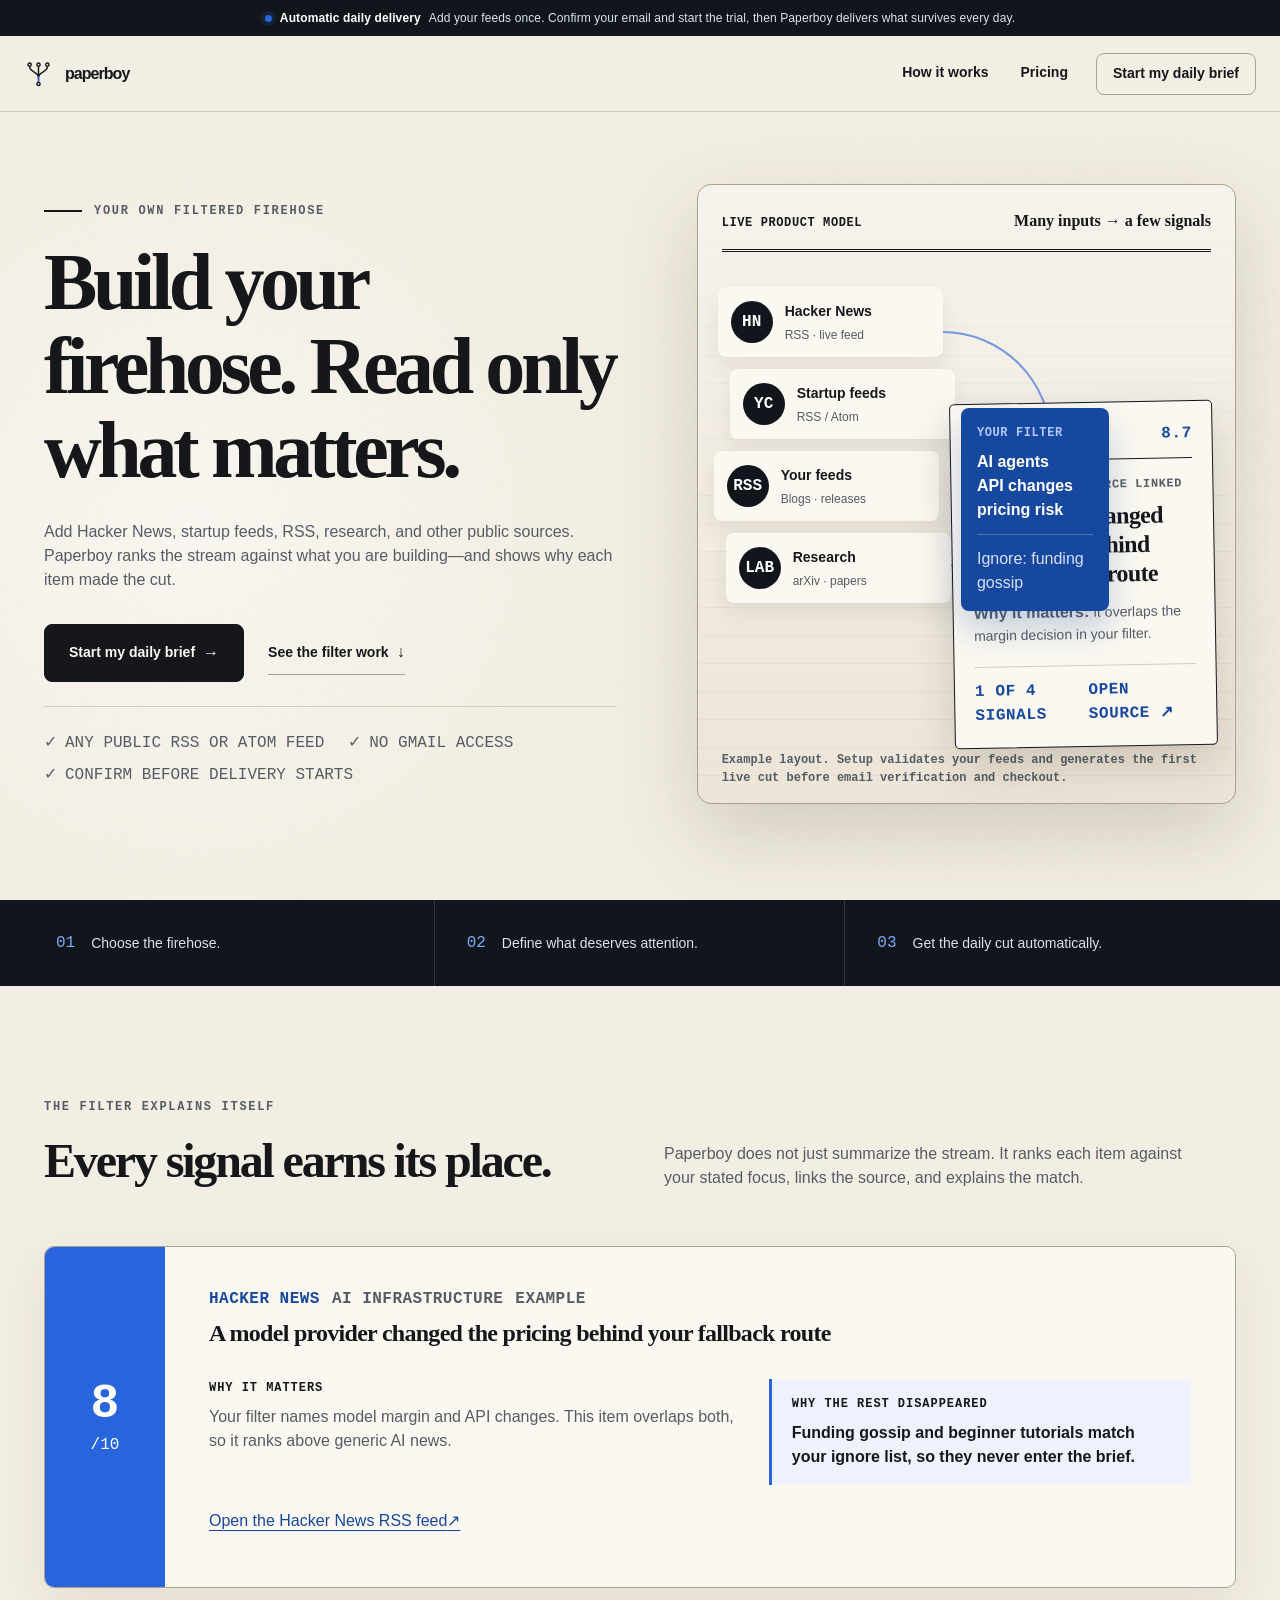
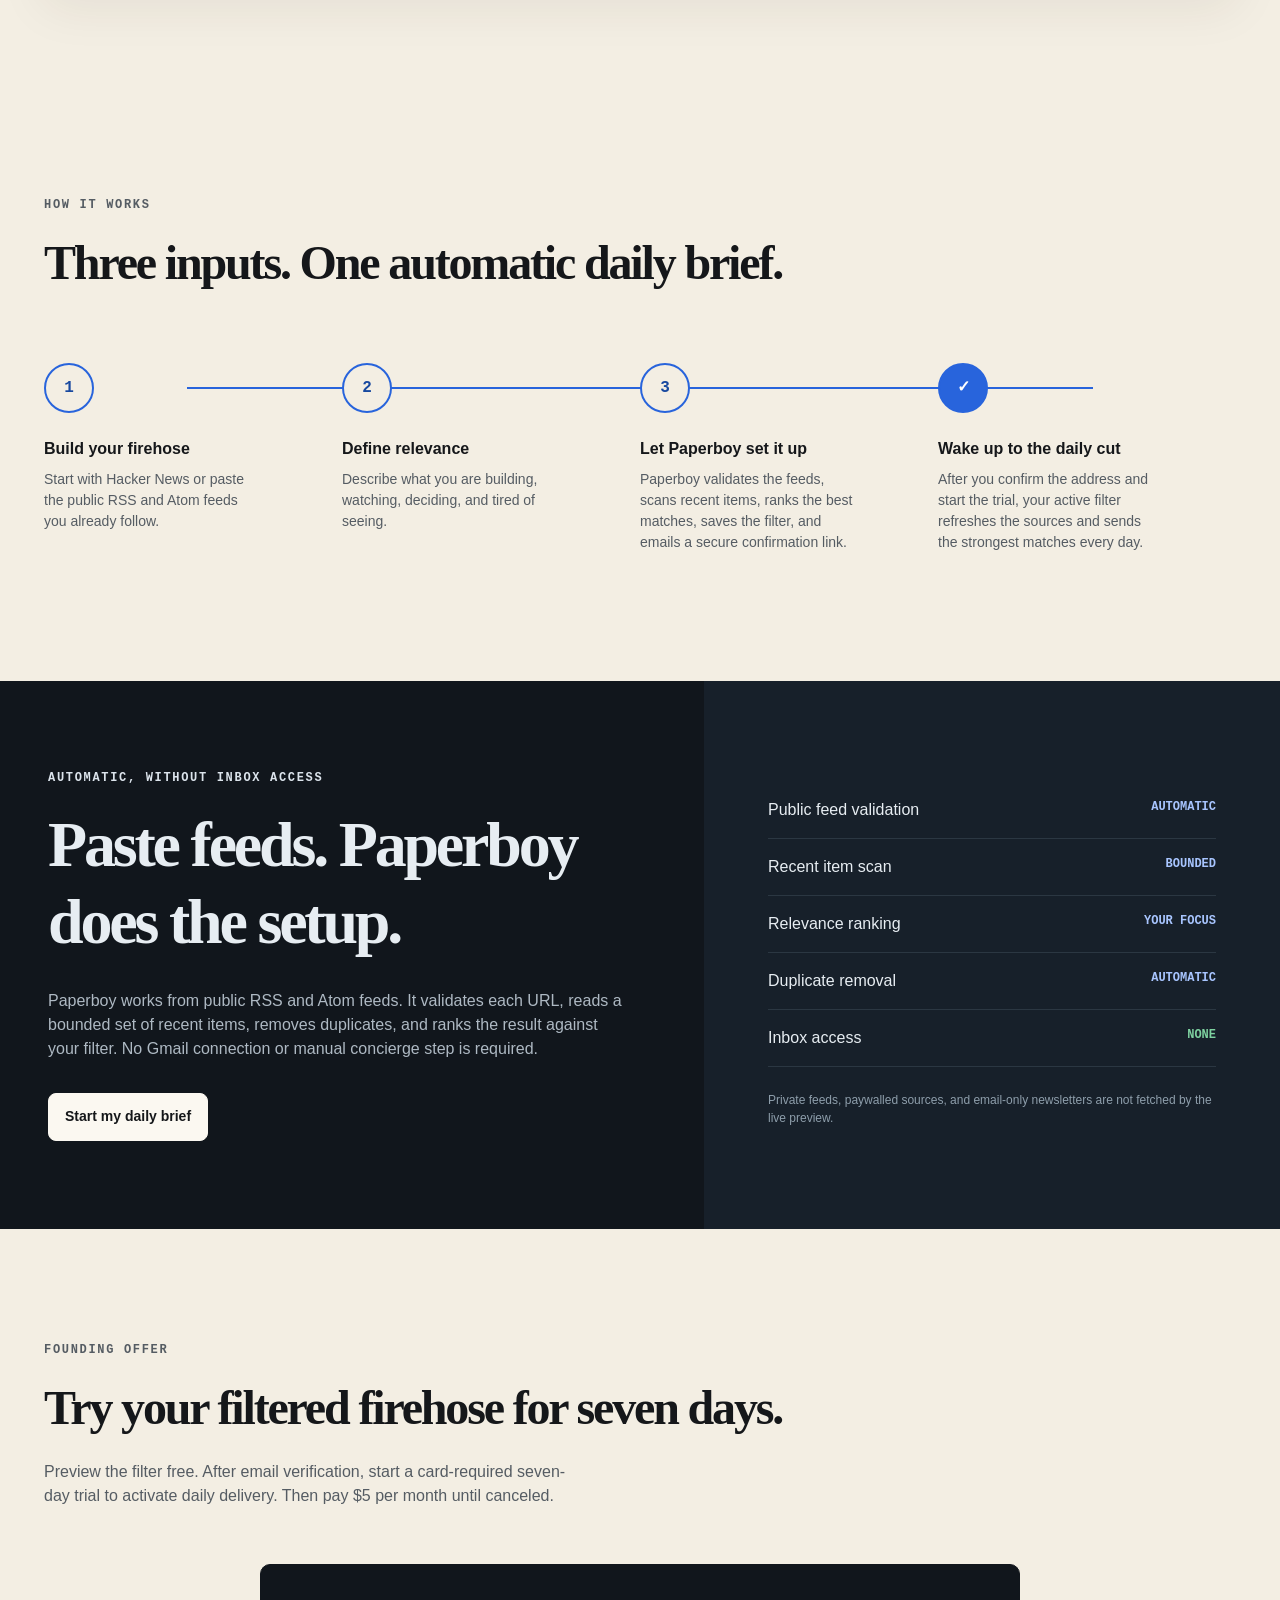
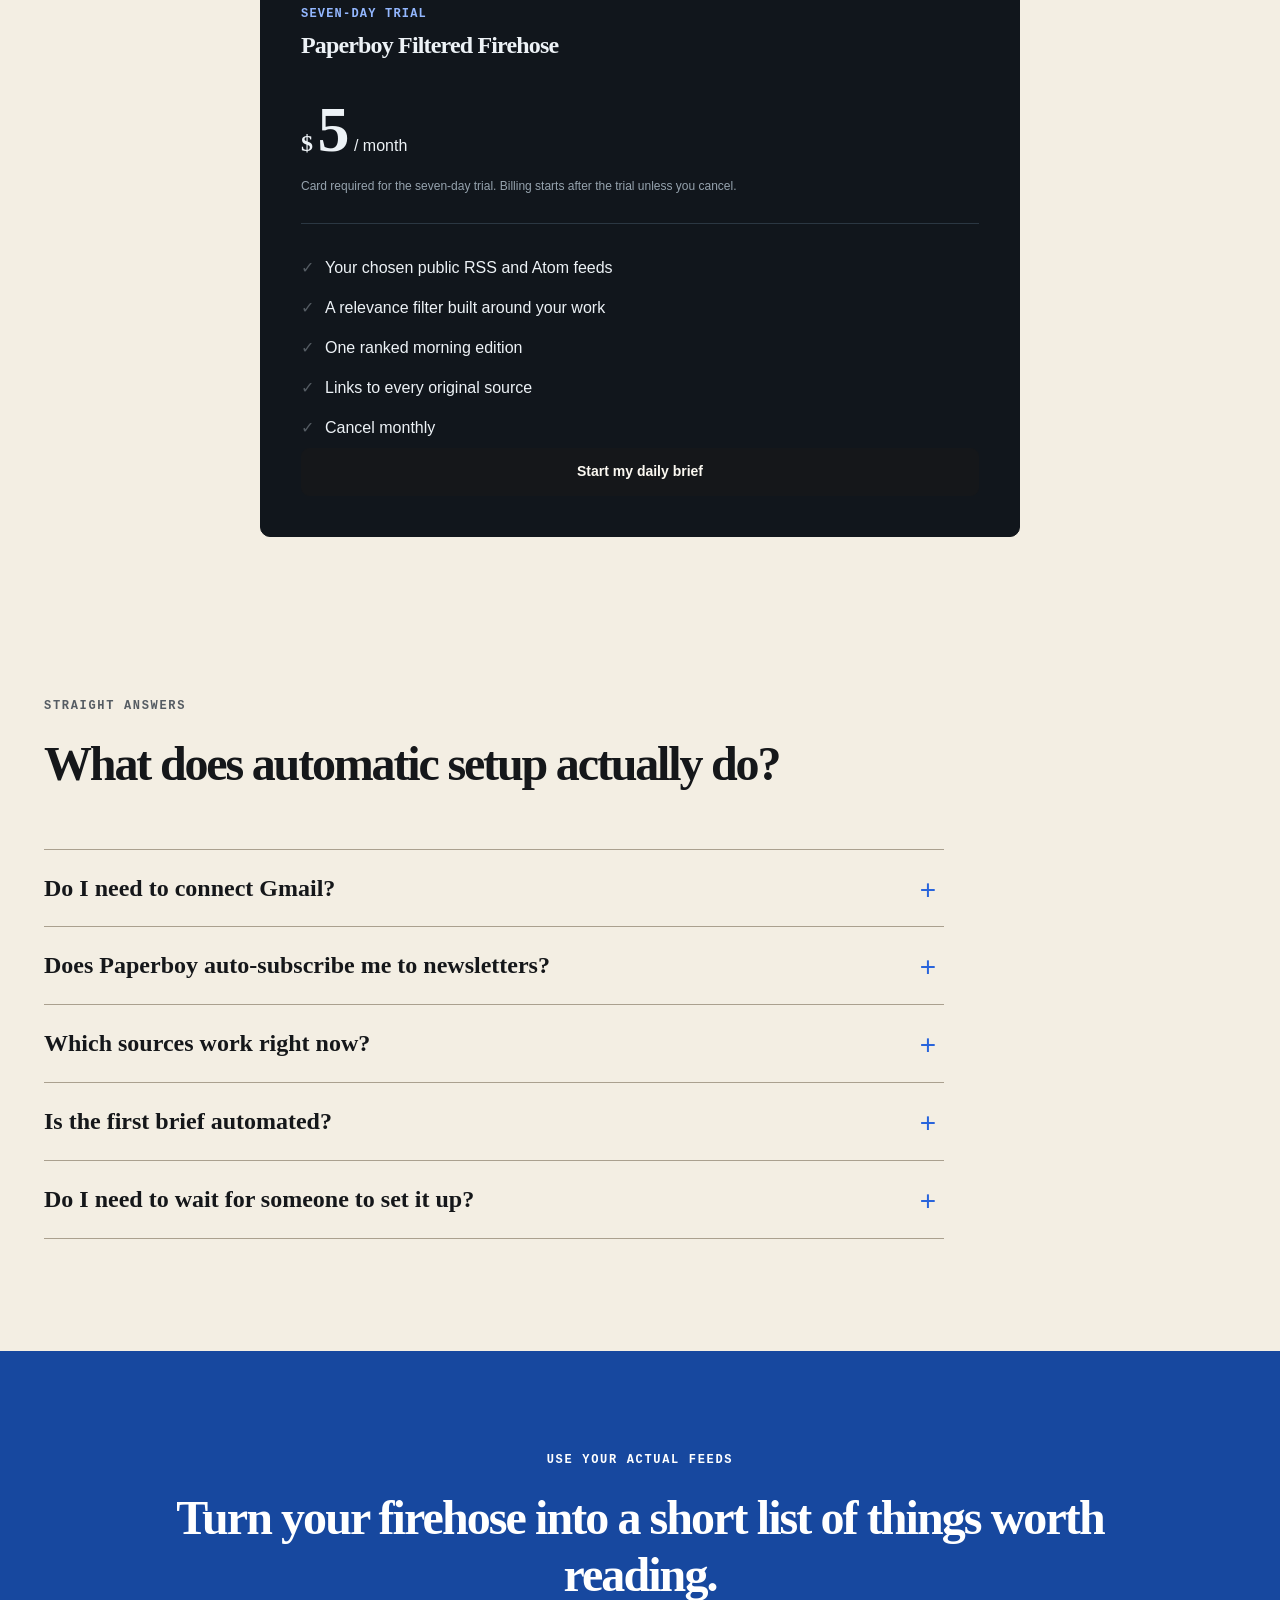
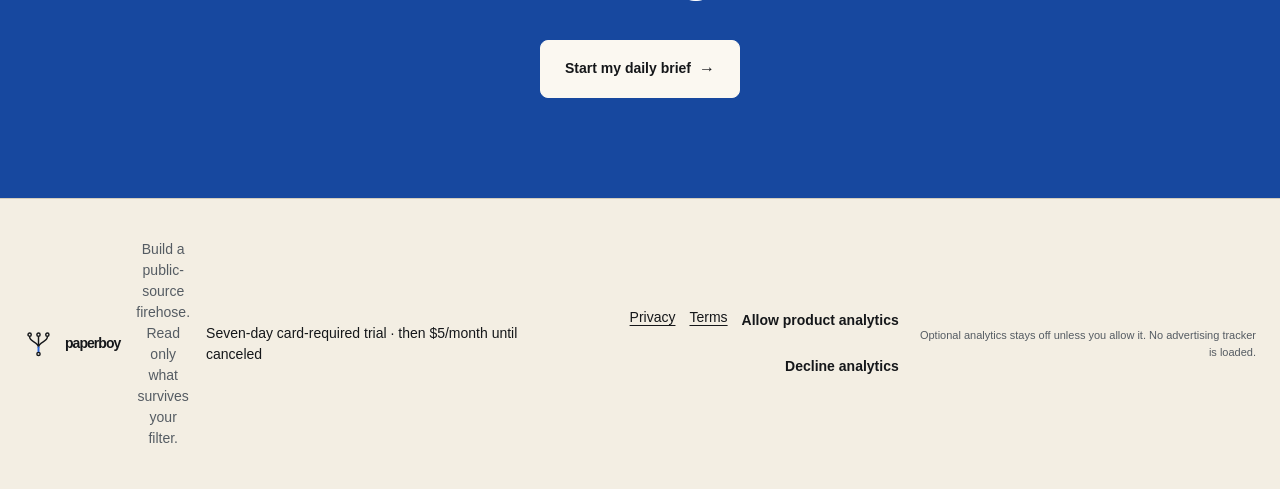
==== product/index.html @ 525a3da0 "price Paperboy at five dollars monthly" ====
<!doctype html>
<html lang="en">
<head>
  <meta charset="utf-8">
  <meta name="viewport" content="width=device-width, initial-scale=1">
  <meta name="description" content="Build a daily brief from Hacker News, RSS, research, and public sources. Paperboy filters the firehose around what matters to you and delivers the cut automatically.">
  <meta name="theme-color" content="#f3eee3">
  <meta name="robots" content="index,follow">
  <link rel="canonical" href="https://newpaperboy.com/">
  <meta property="og:type" content="website">
  <meta property="og:title" content="Paperboy — Build your firehose. Read only what matters.">
  <meta property="og:description" content="Add Hacker News, RSS, research, and public sources once. Paperboy filters them around your work and delivers a ranked, source-linked brief every day.">
  <meta property="og:url" content="https://newpaperboy.com/">
  <title>Paperboy — Your Own Filtered Firehose</title>
  <link rel="stylesheet" href="styles.css">
  <script src="app.js" defer></script>
</head>
<body>
  <a class="skip-link" href="#main">Skip to content</a>

  <div class="local-banner" role="status">
    <span class="status-dot" aria-hidden="true"></span>
    <strong>Automatic daily delivery</strong>
    <span>Add your feeds once. Confirm your email and start the trial, then Paperboy delivers what survives every day.</span>
  </div>

  <header class="site-header" id="site-header">
    <a class="brand" href="#home" data-route="home" aria-label="Paperboy home">
      <svg class="brand-mark" viewBox="0 0 36 36" aria-hidden="true">
        <circle cx="7" cy="7" r="2"></circle>
        <circle cx="18" cy="7" r="2"></circle>
        <circle cx="29" cy="7" r="2"></circle>
        <path d="M7 10c0 6 11 6 11 13M18 10v13M29 10c0 6-11 6-11 13"></path>
        <path class="brand-route" d="M18 23v6"></path>
        <circle cx="18" cy="31" r="2"></circle>
      </svg>
      <span>paperboy</span>
    </a>

    <nav class="site-nav" aria-label="Primary navigation">
      <a href="#how-it-works">How it works</a>
      <a href="#pricing">Pricing</a>
      <button class="button button-small" type="button" data-start>Start my daily brief</button>
    </nav>

    <button class="menu-button" type="button" aria-expanded="false" aria-controls="mobile-nav">
      <span class="sr-only">Toggle navigation</span>
      <span></span><span></span>
    </button>
    <nav class="mobile-nav" id="mobile-nav" aria-label="Mobile navigation" hidden>
      <a href="#how-it-works">How it works</a>
      <a href="#pricing">Pricing</a>
      <button class="button" type="button" data-start>Start my daily brief</button>
    </nav>
  </header>

  <main id="main">
    <section class="screen screen-home" data-screen="home">
      <section class="hero">
        <div class="hero-copy">
          <p class="eyebrow"><span class="eyebrow-line"></span> Your own filtered firehose</p>
          <h1>Build your firehose. Read only what matters.</h1>
          <p class="hero-lede">Add Hacker News, startup feeds, RSS, research, and other public sources. Paperboy ranks the stream against what you are building—and shows why each item made the cut.</p>
          <div class="hero-actions">
            <button class="button button-large" type="button" data-start>Start my daily brief <span aria-hidden="true">→</span></button>
            <a class="quiet-link" href="#example">See the filter work <span aria-hidden="true">↓</span></a>
          </div>
          <ul class="trust-line" aria-label="Product boundaries">
            <li>Any public RSS or Atom feed</li>
            <li>No Gmail access</li>
            <li>Confirm before delivery starts</li>
          </ul>
        </div>

        <div class="signal-desk" aria-label="Example of sources filtered into a ranked brief">
          <div class="desk-label"><span>Live product model</span><strong>Many inputs → a few signals</strong></div>
          <div class="source-stack" aria-label="Example sources">
            <div class="source-slip source-slip-hn"><span>HN</span><div><strong>Hacker News</strong><small>RSS · live feed</small></div></div>
            <div class="source-slip source-slip-yc"><span>YC</span><div><strong>Startup feeds</strong><small>RSS / Atom</small></div></div>
            <div class="source-slip source-slip-rss"><span>RSS</span><div><strong>Your feeds</strong><small>Blogs · releases</small></div></div>
            <div class="source-slip source-slip-lab"><span>LAB</span><div><strong>Research</strong><small>arXiv · papers</small></div></div>
          </div>
          <div class="flow-rail" aria-hidden="true"><i></i><i></i><i></i></div>
          <div class="relevance-gate">
            <span class="gate-kicker">Your filter</span>
            <strong>AI agents<br>API changes<br>pricing risk</strong>
            <small>Ignore: funding gossip</small>
          </div>
          <article class="ranked-signal">
            <header><span>Made the cut</span><strong>8.7</strong></header>
            <p class="signal-source">Hacker News · source linked</p>
            <h2>A provider changed the pricing behind your fallback route</h2>
            <p><strong>Why it matters:</strong> It overlaps the margin decision in your filter.</p>
            <footer><span>1 of 4 signals</span><span>Open source ↗</span></footer>
          </article>
            <p class="desk-boundary">Example layout. Setup validates your feeds and generates the first live cut before email verification and checkout.</p>
        </div>
      </section>

      <section class="signal-strip" aria-label="Product principle">
          <p><span>01</span> Choose the firehose.</p>
          <p><span>02</span> Define what deserves attention.</p>
          <p><span>03</span> Get the daily cut automatically.</p>
      </section>

      <section class="section example-section" id="example">
        <div class="section-heading">
          <p class="eyebrow">The filter explains itself</p>
          <h2>Every signal earns its place.</h2>
          <p>Paperboy does not just summarize the stream. It ranks each item against your stated focus, links the source, and explains the match.</p>
        </div>

        <article class="impact-card impact-card-featured">
          <div class="impact-score" aria-label="Relevance score: 8 out of 10"><strong>8</strong><span>/10</span></div>
          <div class="impact-body">
            <div class="impact-meta">
              <span>Hacker News</span>
              <code>AI infrastructure</code>
              <span>Example</span>
            </div>
            <h3>A model provider changed the pricing behind your fallback route</h3>
            <div class="impact-grid">
              <div>
                <h4>Why it matters</h4>
                <p>Your filter names model margin and API changes. This item overlaps both, so it ranks above generic AI news.</p>
              </div>
              <div class="inspect-box">
                <h4>Why the rest disappeared</h4>
                <p>Funding gossip and beginner tutorials match your ignore list, so they never enter the brief.</p>
              </div>
            </div>
            <a href="https://news.ycombinator.com/rss" target="_blank" rel="noreferrer">Open the Hacker News RSS feed <span aria-hidden="true">↗</span></a>
          </div>
        </article>
      </section>

      <section class="section route-section" id="how-it-works">
        <div class="section-heading section-heading-narrow">
          <p class="eyebrow">How it works</p>
          <h2>Three inputs. One automatic daily brief.</h2>
        </div>
        <ol class="delivery-route">
          <li>
            <span class="route-number">1</span>
            <h3>Build your firehose</h3>
            <p>Start with Hacker News or paste the public RSS and Atom feeds you already follow.</p>
          </li>
          <li>
            <span class="route-number">2</span>
            <h3>Define relevance</h3>
            <p>Describe what you are building, watching, deciding, and tired of seeing.</p>
          </li>
          <li>
            <span class="route-number">3</span>
            <h3>Let Paperboy set it up</h3>
            <p>Paperboy validates the feeds, scans recent items, ranks the best matches, saves the filter, and emails a secure confirmation link.</p>
          </li>
          <li>
            <span class="route-number route-number-final">✓</span>
            <h3>Wake up to the daily cut</h3>
            <p>After you confirm the address and start the trial, your active filter refreshes the sources and sends the strongest matches every day.</p>
          </li>
        </ol>
      </section>

      <section class="permission-section">
        <div class="permission-copy">
          <p class="eyebrow eyebrow-light">Automatic, without inbox access</p>
          <h2>Paste feeds. Paperboy does the setup.</h2>
          <p>Paperboy works from public RSS and Atom feeds. It validates each URL, reads a bounded set of recent items, removes duplicates, and ranks the result against your filter. No Gmail connection or manual concierge step is required.</p>
          <button class="button button-paper" type="button" data-start>Start my daily brief</button>
        </div>
        <div class="permission-ledger" aria-label="Automatic setup steps">
          <div><span>Public feed validation</span><strong>Automatic</strong></div>
          <div><span>Recent item scan</span><strong>Bounded</strong></div>
          <div><span>Relevance ranking</span><strong>Your focus</strong></div>
          <div><span>Duplicate removal</span><strong>Automatic</strong></div>
          <div class="permission-zero"><span>Inbox access</span><strong>None</strong></div>
          <p>Private feeds, paywalled sources, and email-only newsletters are not fetched by the live preview.</p>
        </div>
      </section>

      <section class="section pricing-section" id="pricing">
        <div class="section-heading section-heading-narrow">
          <p class="eyebrow">Founding offer</p>
          <h2>Try your filtered firehose for seven days.</h2>
          <p>Preview the filter free. After email verification, start a card-required seven-day trial to activate daily delivery. Then pay $5 per month until canceled.</p>
        </div>
        <div class="pricing-grid">
          <article class="price-card price-card-primary">
            <div>
              <p class="price-label">Seven-day trial</p>
              <h3>Paperboy Filtered Firehose</h3>
              <p class="price"><span>$</span>5 <small>/ month</small></p>
              <p class="hypothesis">Card required for the seven-day trial. Billing starts after the trial unless you cancel.</p>
              <ul>
                <li>Your chosen public RSS and Atom feeds</li>
                <li>A relevance filter built around your work</li>
                <li>One ranked morning edition</li>
                <li>Links to every original source</li>
                <li>Cancel monthly</li>
              </ul>
            </div>
            <button class="button button-wide" type="button" data-start>Start my daily brief</button>
          </article>
        </div>
      </section>

      <section class="section faq-section">
        <div class="section-heading section-heading-narrow">
          <p class="eyebrow">Straight answers</p>
          <h2>What does automatic setup actually do?</h2>
        </div>
        <div class="faq-list">
          <details>
            <summary>Do I need to connect Gmail?</summary>
            <p>No. Paste public RSS or Atom feed URLs. Paperboy reads only those URLs.</p>
          </details>
          <details>
            <summary>Does Paperboy auto-subscribe me to newsletters?</summary>
            <p>No. Many newsletters require email confirmation or expose no public feed. Use a public newsletter archive/feed when available; email-only ingestion is not part of the live preview.</p>
          </details>
          <details>
            <summary>Which sources work right now?</summary>
            <p>Public RSS and Atom feeds, including Hacker News and many blogs, release feeds, and research feeds.</p>
          </details>
          <details>
            <summary>Is the first brief automated?</summary>
            <p>Yes. Paperboy validates the feeds, scans recent items, removes duplicates, and ranks them against your filter. Delivery starts only after email confirmation and hosted trial checkout.</p>
          </details>
          <details>
            <summary>Do I need to wait for someone to set it up?</summary>
            <p>No. Paperboy validates and saves the filter automatically, then asks you to confirm the email address. No operator needs to approve it.</p>
          </details>
        </div>
      </section>

      <section class="final-cta">
        <p class="eyebrow eyebrow-light">Use your actual feeds</p>
        <h2>Turn your firehose into a short list of things worth reading.</h2>
        <button class="button button-paper button-large" type="button" data-start>Start my daily brief <span aria-hidden="true">→</span></button>
      </section>
    </section>

    <section class="screen flow-screen auth-screen" data-screen="signin" hidden>
      <div class="flow-shell auth-shell">
        <button class="back-link" type="button" data-route="home"><span aria-hidden="true">←</span> Back to home</button>
        <div class="flow-card">
          <p class="eyebrow">Automatic filter setup</p>
          <h1>Start your automatic daily brief.</h1>
          <p>Choose Hacker News or paste public RSS and Atom feeds. Tell Paperboy what matters once; it validates the filter and emails you a secure activation link.</p>
          <div class="guardrail">
            <strong>No human setup</strong>
            <span>Paperboy validates and saves your public feeds automatically. Confirm your email, then start the hosted trial checkout to turn on delivery. It does not connect to an inbox.</span>
          </div>
          <form id="magic-link-form" novalidate>
            <div class="field">
              <label for="signin-email">Email address</label>
              <input id="signin-email" name="email" type="email" autocomplete="email" placeholder="you@example.com" required aria-describedby="email-help email-error">
              <span class="field-help" id="email-help">Your daily brief is delivered here. No inbox access is required.</span>
              <span class="field-error" id="email-error" role="alert"></span>
            </div>
            <div class="field">
              <label>Quick-start sources <span>optional</span></label>
              <div class="preset-grid" id="source-presets" aria-label="Quick-start feed presets">
                <button class="preset-chip" type="button" data-feed-preset="https://news.ycombinator.com/rss" aria-pressed="false"><span>HN</span> Hacker News</button>
                <button class="preset-chip" type="button" data-feed-preset="https://export.arxiv.org/rss/cs.AI" aria-pressed="false"><span>AI</span> arXiv AI</button>
                <button class="preset-chip" type="button" data-feed-preset="https://github.blog/feed/" aria-pressed="false"><span>GH</span> GitHub Blog</button>
              </div>
            </div>
            <div class="field">
              <label for="source-urls">Public RSS or Atom feed URLs</label>
              <textarea id="source-urls" name="source_urls" rows="5" placeholder="One feed URL per line&#10;https://news.ycombinator.com/rss&#10;https://example.com/feed.xml" required aria-describedby="source-help"></textarea>
              <span class="field-help" id="source-help">Direct public feed URLs work now. Add up to six sources.</span>
            </div>
            <div class="field">
              <label for="work-focus">What should make an item relevant?</label>
              <textarea id="work-focus" name="work_focus" rows="3" placeholder="For example: AI agent evaluation, API pricing changes, developer tools, and competitor launches." required></textarea>
            </div>
            <div class="field">
              <label for="ignore-focus">What should Paperboy ignore? <span>optional</span></label>
              <input id="ignore-focus" name="ignore_focus" type="text" placeholder="Funding gossip, beginner tutorials, hardware news">
            </div>
            <div class="field">
              <label for="intake-timezone">Your time zone</label>
              <input id="intake-timezone" name="timezone" type="text" autocomplete="off" required aria-describedby="timezone-help">
              <span class="field-help" id="timezone-help">Detected from this browser. Edit it if you want the daily edition scheduled elsewhere.</span>
            </div>
            <label class="consent-check" for="email-consent">
              <input id="email-consent" name="email_consent" type="checkbox" required>
              <span>I agree to receive the Paperboy brief and service emails. I can unsubscribe at any time. See the <a href="/privacy/">privacy notice</a>.</span>
            </label>
            <span class="form-error" id="intake-error" role="alert"></span>
            <button class="button button-wide" type="submit" id="subscription-submit">Start my daily brief</button>
          </form>
          <div class="confirmation-panel" id="confirmation-panel" hidden>
            <p class="eyebrow">Confirm your email</p>
            <h2>Verify your email to continue.</h2>
            <p>This link verifies the address. Delivery starts only after Stripe confirms the trial is active.</p>
            <span class="form-error" id="confirmation-error" role="alert"></span>
            <button class="button button-wide" id="confirm-subscription" type="button">Confirm my email</button>
          </div>
          <div class="magic-success" id="magic-success" hidden>
            <div class="success-mark" aria-hidden="true">✓</div>
            <h2 id="subscription-success-title">Check your email.</h2>
            <p id="subscription-success-copy">Paperboy saved your filter and sent a confirmation link. Nothing will be delivered until you confirm the address and finish checkout.</p>
            <div class="subscription-ledger" aria-label="Subscription status">
              <div><span>Status</span><strong id="subscription-status">Awaiting confirmation</strong></div>
              <div><span>Delivery</span><strong id="subscription-delivery">Not started</strong></div>
              <div><span>Payment</span><strong id="subscription-payment">Checkout required</strong></div>
            </div>
            <div class="management-summary" id="management-summary" hidden></div>
            <div id="preview-results" hidden>
              <div class="preview-summary" id="preview-summary" aria-live="polite"></div>
              <div class="live-preview-list" id="live-preview-list"></div>
            </div>
            <nav class="subscription-actions" id="subscription-actions" aria-label="Manage daily brief" hidden>
              <button class="button button-outline" id="manage-subscription" type="button">Refresh subscription status</button>
              <button class="button" id="start-checkout" type="button" hidden>Continue to founding checkout</button>
              <button class="button button-outline" id="manage-billing" type="button" hidden>Manage billing</button>
              <button class="text-button" id="unsubscribe-subscription" type="button">Unsubscribe</button>
            </nav>
            <p class="billing-fallback" id="billing-fallback" role="status" hidden></p>
            <button class="text-button button-wide" type="button" id="change-email">Change the filter</button>
          </div>
        </div>
      </div>
    </section>

    <section class="screen flow-screen setup-screen" data-screen="setup" hidden>
      <div class="setup-header">
        <a class="brand brand-compact" href="#home" data-route="home">
          <svg class="brand-mark" viewBox="0 0 36 36" aria-hidden="true"><circle cx="7" cy="7" r="2"></circle><circle cx="18" cy="7" r="2"></circle><circle cx="29" cy="7" r="2"></circle><path d="M7 10c0 6 11 6 11 13M18 10v13M29 10c0 6-11 6-11 13"></path><path class="brand-route" d="M18 23v6"></path><circle cx="18" cy="31" r="2"></circle></svg>
          <span>paperboy</span>
        </a>
        <button class="text-button" type="button" data-route="home">Save and exit</button>
      </div>
      <div class="setup-layout">
        <aside class="stepper" aria-label="Setup progress">
          <p class="stepper-label">Local setup preview</p>
          <ol>
            <li class="active" data-step-marker="sources"><button type="button" data-go-step="sources"><span>1</span> Sources</button></li>
            <li data-step-marker="focus"><button type="button" data-go-step="focus"><span>2</span> Interests</button></li>
            <li data-step-marker="delivery"><button type="button" data-go-step="delivery"><span>3</span> Delivery</button></li>
          </ol>
          <div class="stepper-boundary">
            <strong>Nothing live</strong>
            <p>Fixture repos, local state, sample email, and demo checkout only.</p>
          </div>
        </aside>

        <div class="setup-main">
          <div class="setup-panel" data-step-panel="sources">
            <p class="eyebrow">Setup 1 of 3</p>
            <h1>Choose what belongs in your morning edition.</h1>
            <p class="setup-lede">Each source lane is explicit. This local preview stores choices in your browser and contacts no email, news, research, data, or GitHub provider.</p>

            <div class="source-lanes">
              <label class="source-lane">
                <input id="source-forwarding" type="checkbox" checked>
                <span class="source-lane-check" aria-hidden="true">✓</span>
                <span><strong>Forwarded newsletters</strong><small>Send only chosen messages to <code>local-preview@in.paperboy.example</code>. This demo address receives nothing.</small></span>
              </label>
              <label class="source-lane">
                <input id="source-public" type="checkbox" checked>
                <span class="source-lane-check" aria-hidden="true">✓</span>
                <span><strong>Public news, research, and data</strong><small>Shared fixture catalog for releases, papers, technical news, and tracked metrics.</small></span>
              </label>
              <div class="source-lane source-lane-github">
                <span class="source-lane-check" aria-hidden="true">+</span>
                <span><strong>Selected public GitHub repos</strong><small>Optional Repo Radar context using fictional fixtures below.</small></span>
              </div>
            </div>

            <section class="consent-ledger" aria-labelledby="permission-title">
              <div class="consent-heading">
                <div class="github-glyph" aria-hidden="true">GH</div>
                <div>
                  <h2 id="permission-title">Exact planned permission explanation</h2>
                  <p>Fine-grained GitHub App · selected public repositories</p>
                </div>
                <span class="demo-badge">Local fixture</span>
              </div>
              <div class="scope-grid">
                <div><span>Metadata</span><strong>Read</strong><small>Repository identity and mapping</small></div>
                <div><span>Contents</span><strong>Read</strong><small>Bounded commit and dependency context</small></div>
                <div><span>Pull requests</span><strong>Read</strong><small>Opened, merged, and review activity</small></div>
                <div><span>Issues</span><strong>Read</strong><small>Opened, closed, and comment activity</small></div>
              </div>
              <div class="zero-scope"><span>Write permissions</span><strong>None</strong></div>
              <p class="consent-footnote">No Actions, administration, members, organization, workflow, issue, pull request, or contents write permission. The live implementation must render provider-verified scopes.</p>
            </section>

            <button class="button" type="button" id="load-fixture-repos">Add fictional GitHub fixtures</button>

            <section class="repo-picker" id="repo-picker" aria-labelledby="repo-picker-title" hidden>
              <div class="repo-picker-header">
                <div>
                  <h2 id="repo-picker-title">Choose 1–5 public repositories</h2>
                  <p>Fictional demo-labs repositories; none are queried.</p>
                </div>
                <strong id="repo-count">0 of 5 selected</strong>
              </div>
              <div class="repo-controls">
                <div class="field field-compact">
                  <label for="repo-search">Search fixture repositories</label>
                  <input id="repo-search" type="search" placeholder="Search names or languages">
                </div>
                <label class="toggle">
                  <input id="selected-only" type="checkbox">
                  <span>Selected only</span>
                </label>
              </div>
              <div class="repo-list" id="repo-list"></div>
              <p class="selection-message" id="repo-message" aria-live="polite"></p>
            </section>

            <div class="setup-actions">
              <span></span>
              <button class="button" type="button" id="continue-to-focus">Use these sources <span aria-hidden="true">→</span></button>
            </div>
          </div>

          <div class="setup-panel" data-step-panel="focus" hidden>
            <p class="eyebrow">Setup 2 of 3</p>
            <h1>What deserves your attention right now?</h1>
            <p class="setup-lede">Give Paperboy an editorial lens for the newsletters, public signals, data, and optional repos you selected.</p>
            <div class="selected-repo-summary" id="focus-repo-summary"></div>
            <form id="focus-form">
              <div class="field">
                <label for="system-description">Interests and active work</label>
                <textarea id="system-description" rows="4" placeholder="Describe what you track, build, or decide." required></textarea>
                <span class="field-help">Example: Agent evaluation, model pricing, API changes, and developer tooling for small AI products.</span>
              </div>
              <div class="field">
                <label for="current-friction">What decisions or risks are on your watchlist?</label>
                <textarea id="current-friction" rows="3" placeholder="Name decisions, deadlines, or risks that should raise relevance." required></textarea>
              </div>
              <fieldset class="theme-fieldset">
                <legend>Editorial interests</legend>
                <p>Choose themes that should compete for space in the edition.</p>
                <div class="chip-grid">
                  <label><input type="checkbox" name="themes" value="Agent evaluation"><span>Agent evaluation</span></label>
                  <label><input type="checkbox" name="themes" value="Tool use"><span>Tool use</span></label>
                  <label><input type="checkbox" name="themes" value="RAG and memory"><span>RAG and memory</span></label>
                  <label><input type="checkbox" name="themes" value="Local inference"><span>Local inference</span></label>
                  <label><input type="checkbox" name="themes" value="Developer tooling"><span>Developer tooling</span></label>
                  <label><input type="checkbox" name="themes" value="Schema-constrained output"><span>Schema-constrained output</span></label>
                </div>
              </fieldset>
              <div class="field">
                <label for="score-low">What should Paperboy skip? <span>Optional</span></label>
                <input id="score-low" type="text" placeholder="e.g. funding gossip, generic trend lists, hardware-only papers">
              </div>
              <p class="form-error" id="focus-error" role="alert"></p>
              <div class="setup-actions">
                <button class="button button-outline" type="button" data-go-step="sources"><span aria-hidden="true">←</span> Sources</button>
                <button class="button" type="submit">Save interests and continue <span aria-hidden="true">→</span></button>
              </div>
            </form>
          </div>

          <div class="setup-panel" data-step-panel="delivery" hidden>
            <p class="eyebrow">Setup 3 of 3</p>
            <h1>When should your Daily Brief arrive?</h1>
            <p class="setup-lede">The values below update a local sample. No schedule is created and no email is sent.</p>
            <div class="delivery-layout">
              <form id="delivery-form">
                <div class="field">
                  <label for="delivery-email">Delivery email</label>
                  <input id="delivery-email" type="email" autocomplete="email" required>
                </div>
                <div class="field-row">
                  <div class="field">
                    <label for="delivery-time">Delivery time</label>
                    <input id="delivery-time" type="time" value="07:30" required>
                  </div>
                  <div class="field">
                    <label for="delivery-zone">Time zone</label>
                    <select id="delivery-zone">
                      <option value="America/New_York">Eastern time</option>
                      <option value="America/Chicago">Central time</option>
                      <option value="America/Denver">Mountain time</option>
                      <option value="America/Los_Angeles">Pacific time</option>
                      <option value="America/La_Paz">La Paz</option>
                      <option value="UTC">UTC</option>
                    </select>
                  </div>
                </div>
                <fieldset class="days-fieldset">
                  <legend>Delivery days</legend>
                  <div class="day-grid">
                    <label><input type="checkbox" name="days" value="Mon" checked><span>M</span></label>
                    <label><input type="checkbox" name="days" value="Tue" checked><span>T</span></label>
                    <label><input type="checkbox" name="days" value="Wed" checked><span>W</span></label>
                    <label><input type="checkbox" name="days" value="Thu" checked><span>T</span></label>
                    <label><input type="checkbox" name="days" value="Fri" checked><span>F</span></label>
                    <label><input type="checkbox" name="days" value="Sat"><span>S</span></label>
                    <label><input type="checkbox" name="days" value="Sun"><span>S</span></label>
                  </div>
                </fieldset>
                <p class="form-error" id="delivery-error" role="alert"></p>
                <div class="setup-actions">
                  <button class="button button-outline" type="button" data-go-step="focus"><span aria-hidden="true">←</span> Focus</button>
                  <button class="button" type="submit">Continue to checkout preview <span aria-hidden="true">→</span></button>
                </div>
              </form>
              <aside class="mini-email" aria-labelledby="mini-preview-title">
                <p class="mini-label">Local sample · not sent</p>
                <h2 id="mini-preview-title">Your first brief will look like this.</h2>
                <div id="mini-email-content"></div>
                <button class="quiet-link button-as-link" type="button" data-route="brief">Open responsive email preview <span aria-hidden="true">→</span></button>
              </aside>
            </div>
          </div>
        </div>
      </div>
    </section>

    <section class="screen flow-screen checkout-screen" data-screen="checkout" hidden>
      <div class="flow-shell checkout-shell">
        <button class="back-link" type="button" data-route="setup" data-setup-step="delivery"><span aria-hidden="true">←</span> Back to delivery</button>
        <div class="checkout-grid">
          <div class="flow-card">
            <p class="eyebrow">Checkout handoff preview</p>
            <h1>Hosted checkout keeps card details off Paperboy.</h1>
            <p>This legacy design fixture demonstrates the handoff. The live subscription flow uses Stripe-hosted checkout after email verification.</p>
            <div class="guardrail guardrail-strong">
              <strong>Demo boundary</strong>
              <span>“Preview successful setup” changes local UI state only. It does not create a customer, subscription, invoice, or schedule.</span>
            </div>
            <button class="button button-wide" type="button" id="simulate-checkout">Preview successful setup</button>
            <button class="text-button button-wide" type="button" data-route="setup" data-setup-step="delivery">Return to setup</button>
          </div>
          <aside class="order-summary">
            <p class="price-label">Plan summary</p>
            <h2>Paperboy Daily Brief</h2>
            <p class="price"><span>$</span>5 <small>/ month</small></p>
            <p class="hypothesis">The founding price is $5/month after a card-required seven-day trial. The live flow repeats these terms before checkout.</p>
            <dl>
              <div><dt>Repositories</dt><dd id="checkout-repo-count">0 selected</dd></div>
              <div><dt>Delivery</dt><dd id="checkout-delivery">Not set</dd></div>
              <div><dt>Trial terms</dt><dd>7 days, then $5/month</dd></div>
            </dl>
          </aside>
        </div>
      </div>
    </section>

    <section class="screen flow-screen account-screen" data-screen="account" hidden>
      <div class="account-shell">
        <header class="account-header">
          <a class="brand brand-compact" href="#home" data-route="home">
          <svg class="brand-mark" viewBox="0 0 36 36" aria-hidden="true"><circle cx="7" cy="7" r="2"></circle><circle cx="18" cy="7" r="2"></circle><circle cx="29" cy="7" r="2"></circle><path d="M7 10c0 6 11 6 11 13M18 10v13M29 10c0 6-11 6-11 13"></path><path class="brand-route" d="M18 23v6"></path><circle cx="18" cy="31" r="2"></circle></svg>
            <span>paperboy</span>
          </a>
          <div>
            <button class="text-button" type="button" data-route="brief">Email preview</button>
            <button class="text-button" type="button" data-route="home">Exit preview</button>
          </div>
        </header>

        <div class="account-title">
          <div>
            <p class="eyebrow">Local account state preview</p>
            <h1>Your Daily Brief setup</h1>
          </div>
          <span class="status-pill status-local">Local only</span>
        </div>

        <div class="account-notice">
          <strong>Nothing is connected or subscribed.</strong>
          <span>This page renders fixture and localStorage state so account, privacy, and billing states can be reviewed safely.</span>
        </div>

        <div class="account-grid">
          <section class="account-card account-card-plan">
            <div class="account-card-heading">
              <div>
                <p class="card-kicker">Subscription preview</p>
                <h2>Paperboy Daily Brief</h2>
              </div>
              <span class="status-pill" id="billing-pill">Active preview</span>
            </div>
            <p class="billing-message" id="billing-message">Your subscription is active—in this preview only.</p>
            <div class="state-preview">
              <label for="billing-state">Preview billing state</label>
              <select id="billing-state">
                <option value="active">Active</option>
                <option value="incomplete">Checkout incomplete</option>
                <option value="processing">Payment processing</option>
                <option value="past_due">Past due</option>
                <option value="cancel_scheduled">Cancellation scheduled</option>
                <option value="canceled">Canceled</option>
                <option value="unavailable">Billing unavailable</option>
              </select>
            </div>
            <button class="button button-outline button-wide" type="button" id="billing-action">Manage billing preview</button>
          </section>

          <section class="account-card">
            <div class="account-card-heading">
              <div><p class="card-kicker">Repositories</p><h2 id="account-repo-heading">0 of 5 selected</h2></div>
                <button class="text-button" type="button" data-route="setup" data-setup-step="sources">Change</button>
            </div>
            <div class="account-repo-list" id="account-repo-list"></div>
          </section>

          <section class="account-card">
            <div class="account-card-heading">
              <div><p class="card-kicker">Delivery</p><h2>Schedule preview</h2></div>
              <button class="text-button" type="button" data-route="setup" data-setup-step="delivery">Edit</button>
            </div>
            <dl class="account-details" id="account-delivery-details"></dl>
          </section>

          <section class="account-card">
            <div class="account-card-heading">
              <div><p class="card-kicker">GitHub connection</p><h2>Fixture connection</h2></div>
              <span class="status-pill status-muted">Not live</span>
            </div>
            <p>Planned scope: selected public repositories, read-only metadata, contents, pull requests, and issues. No provider token exists in this preview.</p>
            <button class="button button-outline button-wide" type="button" id="preview-disconnect">Preview disconnect effect</button>
          </section>

          <section class="account-card account-card-wide">
            <div class="account-card-heading">
              <div><p class="card-kicker">Privacy and retention</p><h2>Local data inventory</h2></div>
            </div>
            <div class="privacy-grid">
              <div><strong>Browser storage</strong><p>Email, fixture selections, focus, schedule, and preview states.</p></div>
              <div><strong>Network transmission</strong><p>None from product JavaScript. External links navigate only when clicked.</p></div>
              <div><strong>Provider processing</strong><p>None. No model, GitHub, email, auth, or billing provider is called.</p></div>
              <div><strong>Retention</strong><p>Until local demo data is cleared or browser storage is removed.</p></div>
            </div>
            <button class="button button-danger" type="button" id="clear-local-data">Clear local demo data</button>
          </section>
        </div>
      </div>
    </section>

    <section class="screen flow-screen brief-screen" data-screen="brief" hidden>
      <div class="brief-page-shell">
        <div class="brief-toolbar">
          <button class="back-link" type="button" data-route="setup" data-setup-step="delivery"><span aria-hidden="true">←</span> Back to setup</button>
          <div>
            <span class="demo-badge">Responsive email preview · not sent</span>
            <button class="text-button" type="button" data-route="account">Account states</button>
          </div>
        </div>
        <div class="email-viewport">
          <article class="email-brief" id="email-brief" aria-labelledby="email-brief-title">
            <div class="email-preheader">Your capped morning edition from explicitly selected sources</div>
            <header class="email-header">
              <div class="email-brand-row">
                <span class="email-brand">paperboy</span>
                <span>Daily Brief</span>
              </div>
              <h1 id="email-brief-title">Changes worth checking for your repos.</h1>
              <p id="email-summary">Local sample · 3 items · 2 fixture repositories</p>
            </header>
            <div class="email-body" id="email-impact-list"></div>
            <footer class="email-footer">
              <p>This is a local sample. No email was sent and no source was fetched.</p>
              <nav aria-label="Email preference preview">
                <button type="button" data-route="setup" data-setup-step="sources">Change sources</button>
                <button type="button" data-route="setup" data-setup-step="delivery">Change delivery</button>
                <button type="button" data-route="account">Privacy and billing</button>
              </nav>
            </footer>
          </article>
        </div>
      </div>
    </section>
  </main>

  <footer class="site-footer" id="site-footer">
    <div class="brand brand-footer">
      <svg class="brand-mark" viewBox="0 0 36 36" aria-hidden="true"><circle cx="7" cy="7" r="2"></circle><circle cx="18" cy="7" r="2"></circle><circle cx="29" cy="7" r="2"></circle><path d="M7 10c0 6 11 6 11 13M18 10v13M29 10c0 6-11 6-11 13"></path><path class="brand-route" d="M18 23v6"></path><circle cx="18" cy="31" r="2"></circle></svg>
      <span>paperboy</span>
    </div>
    <p>Build a public-source firehose. Read only what survives your filter.</p>
    <div>
      <span>Seven-day card-required trial · then $5/month until canceled</span>
      <nav class="footer-links" aria-label="Legal and privacy">
        <a href="/privacy/">Privacy</a>
        <a href="/terms/">Terms</a>
        <button class="text-button" id="allow-analytics" type="button">Allow product analytics</button>
        <button class="text-button" id="decline-analytics" type="button">Decline analytics</button>
      </nav>
      <small id="analytics-note">Optional analytics stays off unless you allow it. No advertising tracker is loaded.</small>
    </div>
  </footer>

  <div class="toast-region" id="toast-region" aria-live="polite" aria-atomic="true"></div>

  <dialog id="confirm-dialog" aria-labelledby="confirm-title">
    <form method="dialog">
      <p class="eyebrow">Local state preview</p>
      <h2 id="confirm-title">Confirm change</h2>
      <p id="confirm-copy"></p>
      <div class="dialog-actions">
        <button class="button button-outline" value="cancel">Keep current state</button>
        <button class="button button-danger" value="confirm" id="confirm-action">Confirm</button>
      </div>
    </form>
  </dialog>

  <noscript>
    <div class="noscript">Paperboy needs JavaScript to validate and save your filter, confirm your email, and open secure checkout. No Gmail or GitHub connection is made.</div>
  </noscript>
</body>
</html>
---- product/styles.css ----
:root {
  --paper: #f3eee3;
  --paper-raised: #fbf8f1;
  --paper-deep: #e9e0d0;
  --ink: #15171a;
  --ink-soft: #555c63;
  --rule: #d4ccbd;
  --rule-strong: #aaa08f;
  --signal: #2864dc;
  --signal-dark: #17489f;
  --approve: #237a4b;
  --caution: #9b5b08;
  --reject: #b33a3a;
  --press: #11161c;
  --press-panel: #192129;
  --press-rule: #2b3742;
  --display: "Newsreader", "Sitka Display", "Iowan Old Style", "Palatino Linotype", Georgia, serif;
  --body: "IBM Plex Sans", "Aptos", "Segoe UI", sans-serif;
  --mono: "IBM Plex Mono", "Cascadia Mono", "SFMono-Regular", Consolas, monospace;
  --shadow: 0 24px 70px rgba(56, 43, 25, 0.14);
  --focus: 0 0 0 3px var(--signal), 0 0 0 5px var(--paper-raised);
}

* {
  box-sizing: border-box;
}

html {
  scroll-behavior: smooth;
}

body {
  margin: 0;
  background:
    radial-gradient(circle at 15% 10%, rgba(255,255,255,.48), transparent 25rem),
    var(--paper);
  color: var(--ink);
  font-family: var(--body);
  font-size: 16px;
  line-height: 1.55;
  text-rendering: optimizeLegibility;
}

body::before {
  position: fixed;
  inset: 0;
  z-index: -1;
  background-image: url("data:image/svg+xml,%3Csvg viewBox='0 0 180 180' xmlns='http://www.w3.org/2000/svg'%3E%3Cfilter id='n'%3E%3CfeTurbulence type='fractalNoise' baseFrequency='.82' numOctaves='3' stitchTiles='stitch'/%3E%3C/filter%3E%3Crect width='100%25' height='100%25' filter='url(%23n)' opacity='.2'/%3E%3C/svg%3E");
  content: "";
  opacity: .025;
  pointer-events: none;
}

button,
input,
textarea,
select {
  font: inherit;
}

button,
a {
  -webkit-tap-highlight-color: transparent;
}

button {
  border: 0;
}

a {
  color: var(--signal-dark);
  text-underline-offset: .22em;
}

a:hover {
  color: var(--signal);
}

:focus-visible {
  border-radius: 4px;
  outline: 0;
  box-shadow: var(--focus);
}

h1[tabindex="-1"]:focus {
  outline: 0;
  box-shadow: none;
}

[hidden] {
  display: none !important;
}

.sr-only {
  position: absolute;
  width: 1px;
  height: 1px;
  padding: 0;
  margin: -1px;
  overflow: hidden;
  clip: rect(0, 0, 0, 0);
  white-space: nowrap;
  border: 0;
}

.skip-link {
  position: fixed;
  z-index: 999;
  top: 8px;
  left: 8px;
  padding: 10px 14px;
  background: var(--paper-raised);
  color: var(--ink);
  transform: translateY(-160%);
}

.skip-link:focus {
  transform: translateY(0);
}

.local-banner {
  display: flex;
  min-height: 36px;
  align-items: center;
  justify-content: center;
  gap: 9px;
  padding: 7px 24px;
  background: var(--press);
  color: #dce4ec;
  font-size: 12px;
  letter-spacing: .01em;
}

.local-banner strong {
  color: #fff;
}

.status-dot {
  width: 7px;
  height: 7px;
  border-radius: 50%;
  background: #77d19c;
  box-shadow: 0 0 0 4px rgba(119,209,156,.13);
}

.site-header,
.setup-header,
.account-header {
  display: flex;
  min-height: 76px;
  align-items: center;
  justify-content: space-between;
  padding: 0 max(24px, calc((100vw - 1240px) / 2));
  border-bottom: 1px solid rgba(170,160,143,.5);
  background: rgba(243,238,227,.88);
  backdrop-filter: blur(16px);
}

.site-header {
  position: sticky;
  z-index: 30;
  top: 0;
}

.brand {
  display: inline-flex;
  align-items: center;
  gap: 10px;
  color: var(--ink);
  font-family: var(--body);
  font-size: 22px;
  font-weight: 650;
  letter-spacing: -.04em;
  text-decoration: none;
}

.brand-mark {
  width: 29px;
  height: 29px;
  fill: none;
  stroke: currentColor;
  stroke-linecap: round;
  stroke-linejoin: round;
  stroke-width: 1.8;
}

.brand-mark .brand-route {
  stroke: var(--signal);
  stroke-width: 2.4;
}

.brand-compact {
  font-size: 19px;
}

.brand-compact .brand-mark {
  width: 25px;
  height: 25px;
}

.site-nav {
  display: flex;
  align-items: center;
  gap: 26px;
}

.site-nav a,
.site-nav .text-button {
  color: var(--ink);
  font-size: 14px;
  font-weight: 550;
  text-decoration: none;
}

.text-button,
.button-as-link {
  min-height: 44px;
  padding: 6px 2px;
  background: transparent;
  color: var(--signal-dark);
  cursor: pointer;
  font-weight: 600;
  text-align: left;
  text-decoration: underline;
  text-decoration-color: transparent;
  text-underline-offset: .22em;
}

.text-button:hover,
.button-as-link:hover {
  color: var(--signal);
  text-decoration-color: currentColor;
}

.button {
  display: inline-flex;
  min-height: 48px;
  align-items: center;
  justify-content: center;
  gap: 10px;
  padding: 12px 20px;
  border: 1px solid var(--ink);
  border-radius: 8px;
  background: var(--ink);
  color: var(--paper-raised);
  cursor: pointer;
  font-weight: 650;
  line-height: 1.15;
  text-decoration: none;
  transition: transform 100ms ease, background 160ms ease, border-color 160ms ease, box-shadow 160ms ease;
}

.button:hover {
  background: var(--signal-dark);
  border-color: var(--signal-dark);
  color: #fff;
  box-shadow: 0 8px 24px rgba(40,100,220,.2);
}

.button:active {
  transform: translateY(1px) scale(.98);
}

.button:disabled {
  background: #bbb3a5;
  border-color: #bbb3a5;
  box-shadow: none;
  color: #f7f2e9;
  cursor: not-allowed;
  transform: none;
}

.button-small {
  min-height: 42px;
  padding: 9px 15px;
  font-size: 14px;
}

.button-large {
  min-height: 54px;
  padding: 15px 24px;
}

.button-wide {
  width: 100%;
}

.button-outline {
  border-color: var(--rule-strong);
  background: transparent;
  color: var(--ink);
}

.button-outline:hover {
  border-color: var(--ink);
  background: var(--ink);
}

.button-paper {
  border-color: var(--paper-raised);
  background: var(--paper-raised);
  color: var(--ink);
}

.button-paper:hover {
  background: #fff;
  border-color: #fff;
  color: var(--ink);
  box-shadow: 0 8px 24px rgba(0,0,0,.18);
}

.button-danger {
  border-color: rgba(179,58,58,.45);
  background: transparent;
  color: var(--reject);
}

.button-danger:hover {
  border-color: var(--reject);
  background: var(--reject);
  color: #fff;
}

.menu-button,
.mobile-nav {
  display: none;
}

.hero {
  display: grid;
  max-width: 1240px;
  min-height: calc(100vh - 112px);
  align-items: center;
  gap: 80px;
  grid-template-columns: 1.03fr .97fr;
  margin: 0 auto;
  padding: 72px 24px 96px;
}

.eyebrow {
  display: flex;
  align-items: center;
  gap: 12px;
  margin: 0 0 20px;
  color: var(--signal-dark);
  font-family: var(--mono);
  font-size: 11px;
  font-weight: 700;
  letter-spacing: .14em;
  text-transform: uppercase;
}

.eyebrow-line {
  display: inline-block;
  width: 38px;
  height: 2px;
  background: var(--signal);
}

.eyebrow-light {
  color: #9ec0ff;
}

h1,
h2,
h3,
p {
  margin-top: 0;
}

.hero h1 {
  max-width: 690px;
  margin-bottom: 28px;
  font-family: var(--display);
  font-size: clamp(48px, 6.2vw, 82px);
  font-weight: 570;
  letter-spacing: -.055em;
  line-height: .98;
}

.hero-lede {
  max-width: 630px;
  margin-bottom: 30px;
  color: var(--ink-soft);
  font-size: 19px;
  line-height: 1.65;
}

.hero-actions {
  display: flex;
  align-items: center;
  gap: 24px;
}

.quiet-link {
  display: inline-flex;
  min-height: 44px;
  align-items: center;
  gap: 7px;
  color: var(--ink);
  font-size: 14px;
  font-weight: 650;
  text-decoration: none;
  border-bottom: 1px solid var(--rule-strong);
}

.trust-line {
  display: flex;
  flex-wrap: wrap;
  gap: 8px 22px;
  padding: 22px 0 0;
  margin: 26px 0 0;
  border-top: 1px solid var(--rule);
  color: var(--ink-soft);
  font-family: var(--mono);
  font-size: 11px;
  list-style: none;
  text-transform: uppercase;
}

.trust-line li::before {
  margin-right: 8px;
  color: var(--approve);
  content: "✓";
}

.hero-edition {
  position: relative;
  min-height: 610px;
  display: flex;
  align-items: center;
  justify-content: center;
}

.edition-shadow {
  position: absolute;
  width: min(90%, 460px);
  height: 555px;
  border: 1px solid var(--rule);
  border-radius: 2px;
  background: #e9e1d2;
  box-shadow: var(--shadow);
}

.edition-shadow-one {
  transform: rotate(-6deg) translate(-18px, 8px);
}

.edition-shadow-two {
  background: #eee7da;
  transform: rotate(4deg) translate(16px, 2px);
}

.edition-paper {
  position: relative;
  z-index: 2;
  width: min(92%, 472px);
  padding: 28px 30px 24px;
  border: 1px solid #cfc4b3;
  border-radius: 2px;
  background: var(--paper-raised);
  box-shadow: 0 30px 80px rgba(45,35,20,.22);
  transform: rotate(-1.3deg);
}

.edition-masthead,
.email-brand-row {
  display: flex;
  align-items: baseline;
  justify-content: space-between;
  padding-bottom: 13px;
  border-bottom: 3px double var(--ink);
}

.edition-brand,
.email-brand {
  font-size: 18px;
  font-weight: 750;
  letter-spacing: -.04em;
}

.edition-label {
  padding-left: 10px;
  color: var(--signal-dark);
  font-family: var(--mono);
  font-size: 9px;
  text-transform: uppercase;
}

.edition-masthead time {
  font-family: var(--mono);
  font-size: 11px;
}

.edition-kicker {
  margin: 22px 0 8px;
  color: var(--signal-dark);
  font-family: var(--mono);
  font-size: 9px;
  font-weight: 700;
  letter-spacing: .1em;
  text-transform: uppercase;
}

.edition-paper > h2 {
  margin-bottom: 20px;
  font-family: var(--display);
  font-size: 34px;
  font-weight: 600;
  letter-spacing: -.04em;
  line-height: 1.02;
}

.edition-divider {
  height: 1px;
  margin-bottom: 20px;
  background: var(--ink);
}

.edition-meta,
.impact-meta {
  display: flex;
  flex-wrap: wrap;
  gap: 8px 13px;
  margin-bottom: 9px;
  color: var(--ink-soft);
  font-family: var(--mono);
  font-size: 9px;
  font-weight: 650;
  letter-spacing: .04em;
  text-transform: uppercase;
}

.edition-meta span:first-child,
.impact-meta span:first-child {
  color: var(--signal-dark);
}

.edition-item h3 {
  margin-bottom: 8px;
  font-family: var(--display);
  font-size: 22px;
  line-height: 1.1;
}

.edition-item p {
  margin-bottom: 12px;
  color: var(--ink-soft);
  font-size: 12px;
}

.inspect-link {
  color: var(--signal-dark);
  font-size: 11px;
  font-weight: 700;
}

.edition-item-secondary {
  padding-top: 18px;
  margin-top: 18px;
  border-top: 1px solid var(--rule);
}

.edition-item-secondary h3 {
  margin: 0;
  font-size: 17px;
}

.edition-footer {
  display: flex;
  justify-content: space-between;
  padding-top: 18px;
  margin-top: 22px;
  border-top: 1px solid var(--ink);
  color: var(--ink-soft);
  font-family: var(--mono);
  font-size: 8px;
  text-transform: uppercase;
}

.signal-strip {
  display: grid;
  background: var(--press);
  color: #dbe2e8;
  grid-template-columns: repeat(3, 1fr);
  padding: 0 max(24px, calc((100vw - 1240px) / 2));
}

.signal-strip p {
  min-height: 86px;
  display: flex;
  align-items: center;
  padding: 20px 30px;
  margin: 0;
  border-right: 1px solid var(--press-rule);
  font-size: 14px;
}

.signal-strip p:last-child {
  border-right: 0;
}

.signal-strip span {
  margin-right: 14px;
  color: #7fa8f5;
  font-family: var(--mono);
  font-size: 10px;
}

.section {
  max-width: 1240px;
  margin: 0 auto;
  padding: 112px 24px;
}

.section-heading {
  display: grid;
  align-items: end;
  gap: 24px 50px;
  grid-template-columns: 1fr 1fr;
  margin-bottom: 54px;
}

.section-heading .eyebrow {
  grid-column: 1 / -1;
  margin-bottom: -8px;
}

.section-heading h2 {
  margin-bottom: 0;
  font-family: var(--display);
  font-size: clamp(40px, 5vw, 64px);
  font-weight: 570;
  letter-spacing: -.045em;
  line-height: 1;
}

.section-heading > p:last-child {
  max-width: 540px;
  margin-bottom: 0;
  color: var(--ink-soft);
  font-size: 18px;
}

.section-heading-narrow {
  display: block;
  max-width: 760px;
}

.section-heading-narrow .eyebrow {
  margin-bottom: 20px;
}

.section-heading-narrow h2 {
  margin-bottom: 22px;
}

.impact-card {
  display: grid;
  overflow: hidden;
  border: 1px solid var(--rule-strong);
  border-radius: 10px;
  background: var(--paper-raised);
  grid-template-columns: 120px 1fr;
  box-shadow: 0 18px 50px rgba(56,43,25,.08);
}

.impact-score {
  display: flex;
  min-height: 340px;
  align-items: center;
  justify-content: center;
  background: var(--signal);
  color: #fff;
  flex-direction: column;
  font-family: var(--mono);
}

.impact-score strong {
  font-size: 46px;
  line-height: 1;
}

.impact-score span {
  font-size: 12px;
}

.impact-body {
  padding: 40px 44px;
}

.impact-body h3 {
  max-width: 820px;
  margin-bottom: 30px;
  font-family: var(--display);
  font-size: 35px;
  font-weight: 600;
  letter-spacing: -.03em;
  line-height: 1.1;
}

.impact-grid {
  display: grid;
  gap: 34px;
  grid-template-columns: 1fr .8fr;
  margin-bottom: 22px;
}

.impact-grid h4,
.inspect-box h4 {
  margin: 0 0 8px;
  font-family: var(--mono);
  font-size: 10px;
  letter-spacing: .08em;
  text-transform: uppercase;
}

.impact-grid p {
  color: var(--ink-soft);
}

.inspect-box {
  padding: 18px 20px;
  border-left: 3px solid var(--signal);
  background: #edf2fc;
}

.inspect-box p {
  margin-bottom: 0;
  color: var(--ink);
  font-weight: 550;
}

.route-section {
  padding-top: 96px;
}

.delivery-route {
  position: relative;
  display: grid;
  gap: 0;
  grid-template-columns: repeat(4, 1fr);
  padding: 0;
  margin: 72px 0 0;
  list-style: none;
}

.delivery-route::before {
  position: absolute;
  top: 24px;
  right: 12%;
  left: 12%;
  height: 2px;
  background: var(--signal);
  content: "";
  transform: scaleX(1);
  transform-origin: left;
}

.delivery-route li {
  position: relative;
  padding-right: 34px;
}

.route-number {
  position: relative;
  z-index: 1;
  display: grid;
  width: 50px;
  height: 50px;
  place-items: center;
  margin-bottom: 24px;
  border: 2px solid var(--signal);
  border-radius: 50%;
  background: var(--paper);
  color: var(--signal-dark);
  font-family: var(--mono);
  font-size: 12px;
  font-weight: 750;
}

.route-number-final {
  background: var(--signal);
  color: #fff;
}

.delivery-route h3 {
  margin-bottom: 8px;
  font-size: 17px;
}

.delivery-route p {
  max-width: 220px;
  color: var(--ink-soft);
  font-size: 14px;
}

.permission-section {
  display: grid;
  max-width: 1440px;
  grid-template-columns: 1.1fr .9fr;
  margin: 0 auto;
  background: var(--press);
  color: #e7edf2;
}

.permission-copy {
  padding: 90px max(48px, calc((100vw - 1240px) / 2));
  padding-right: 70px;
}

.permission-copy h2 {
  margin-bottom: 28px;
  font-family: var(--display);
  font-size: clamp(48px, 6vw, 75px);
  font-weight: 550;
  letter-spacing: -.05em;
  line-height: .96;
}

.permission-copy > p:not(.eyebrow) {
  max-width: 650px;
  margin-bottom: 32px;
  color: #aeb9c3;
  font-size: 17px;
}

.permission-ledger {
  display: flex;
  justify-content: center;
  padding: 70px 64px;
  background: #17202a;
  flex-direction: column;
}

.permission-ledger div {
  display: flex;
  justify-content: space-between;
  padding: 17px 0;
  border-bottom: 1px solid var(--press-rule);
}

.permission-ledger strong {
  color: #a8c5ff;
  font-family: var(--mono);
  font-size: 12px;
  text-transform: uppercase;
}

.permission-ledger .permission-zero strong {
  color: #7ed2a0;
}

.permission-ledger p {
  margin: 22px 0 0;
  color: #8e9eab;
  font-size: 12px;
}

.pricing-section {
  padding-bottom: 80px;
}

.pricing-grid {
  display: grid;
  align-items: stretch;
  gap: 22px;
  grid-template-columns: minmax(0, 760px);
  justify-content: center;
}

.price-card {
  display: flex;
  min-height: 520px;
  justify-content: space-between;
  padding: 42px;
  border: 1px solid var(--rule-strong);
  border-radius: 10px;
  background: var(--paper-raised);
  flex-direction: column;
}

.price-card-primary {
  border-color: var(--press);
  background: var(--press);
  color: #edf2f6;
}

.price-label,
.card-kicker {
  margin-bottom: 10px;
  color: var(--signal);
  font-family: var(--mono);
  font-size: 10px;
  font-weight: 700;
  letter-spacing: .1em;
  text-transform: uppercase;
}

.price-card-primary .price-label {
  color: #93b7ff;
}

.price-card h3 {
  font-family: var(--display);
  font-size: 38px;
  font-weight: 600;
  letter-spacing: -.035em;
}

.price {
  display: flex;
  align-items: baseline;
  gap: 6px;
  margin: 32px 0 8px;
  font-family: var(--display);
  font-size: 78px;
  font-weight: 580;
  letter-spacing: -.055em;
  line-height: 1;
}

.price > span {
  font-size: 30px;
}

.price small {
  font-family: var(--body);
  font-size: 14px;
  font-weight: 500;
  letter-spacing: 0;
}

.price-free {
  display: block;
}

.price-free small {
  display: block;
  margin-top: 12px;
  color: var(--ink-soft);
}

.hypothesis {
  color: #96a3ae;
  font-size: 12px;
}

.price-card-oss .hypothesis,
.price-card-oss > div > p {
  color: var(--ink-soft);
}

.price-card ul {
  padding: 25px 0 0;
  margin: 28px 0 0;
  border-top: 1px solid var(--press-rule);
  list-style: none;
}

.price-card-oss ul {
  border-color: var(--rule);
}

.price-card li {
  padding: 8px 0 8px 24px;
  position: relative;
}

.price-card li::before {
  position: absolute;
  left: 0;
  color: #7ed2a0;
  content: "✓";
}

.validation-offer {
  display: grid;
  gap: 4px;
  padding: 15px 16px;
  margin-top: 22px;
  border: 1px solid var(--press-rule);
  border-left: 3px solid #93b7ff;
  color: #c9d3dc;
  font-size: 12px;
}

.validation-offer strong {
  color: #fff;
}

.faq-section {
  padding-top: 80px;
}

.faq-list {
  max-width: 900px;
  border-top: 1px solid var(--rule-strong);
}

.faq-list details {
  border-bottom: 1px solid var(--rule-strong);
}

.faq-list summary {
  position: relative;
  padding: 24px 50px 24px 0;
  cursor: pointer;
  font-family: var(--display);
  font-size: 24px;
  font-weight: 600;
  list-style: none;
}

.faq-list summary::-webkit-details-marker {
  display: none;
}

.faq-list summary::after {
  position: absolute;
  top: 23px;
  right: 8px;
  color: var(--signal);
  content: "+";
  font-family: var(--body);
  font-size: 28px;
  font-weight: 400;
  transition: transform 180ms ease;
}

.faq-list details[open] summary::after {
  transform: rotate(45deg);
}

.faq-list details p {
  max-width: 720px;
  padding-bottom: 25px;
  color: var(--ink-soft);
}

.final-cta {
  padding: 100px max(24px, calc((100vw - 1000px) / 2));
  background: var(--signal-dark);
  color: #fff;
  text-align: center;
}

.final-cta .eyebrow {
  justify-content: center;
}

.final-cta h2 {
  max-width: 940px;
  margin: 0 auto 36px;
  font-family: var(--display);
  font-size: clamp(42px, 5vw, 68px);
  font-weight: 560;
  letter-spacing: -.04em;
  line-height: 1;
}

/* Filtered-firehose direction: the page makes the many-to-few transformation visible. */
.signal-desk {
  position: relative;
  min-height: 620px;
  overflow: hidden;
  padding: 22px;
  border: 1px solid var(--rule-strong);
  border-radius: 14px;
  background:
    linear-gradient(rgba(255,255,255,.62), rgba(255,255,255,.15)),
    repeating-linear-gradient(0deg, transparent 0 27px, rgba(170,160,143,.17) 27px 28px),
    var(--paper-deep);
  box-shadow: 0 30px 80px rgba(45,35,20,.17);
}

.desk-label {
  position: relative;
  z-index: 3;
  display: flex;
  align-items: baseline;
  justify-content: space-between;
  padding-bottom: 15px;
  border-bottom: 3px double var(--ink);
}

.desk-label span,
.gate-kicker,
.signal-source,
.ranked-signal header,
.ranked-signal footer,
.desk-boundary {
  font-family: var(--mono);
  font-size: 12px;
  font-weight: 700;
  letter-spacing: .05em;
  text-transform: uppercase;
}

.desk-label strong {
  font-family: var(--display);
  font-size: 18px;
}

.source-stack {
  position: absolute;
  z-index: 2;
  top: 102px;
  left: 20px;
  display: grid;
  width: 42%;
  gap: 12px;
}

.source-slip {
  display: grid;
  min-height: 70px;
  align-items: center;
  gap: 12px;
  padding: 11px 13px;
  border: 1px solid var(--rule-strong);
  border-radius: 7px;
  background: var(--paper-raised);
  grid-template-columns: 42px 1fr;
  box-shadow: 0 10px 22px rgba(56,43,25,.08);
  animation: source-breathe 4.8s ease-in-out infinite;
}

.source-slip:nth-child(2) { animation-delay: -.8s; }
.source-slip:nth-child(3) { animation-delay: -1.6s; }
.source-slip:nth-child(4) { animation-delay: -2.4s; }

.source-slip > span {
  display: grid;
  width: 42px;
  height: 42px;
  place-items: center;
  border-radius: 50%;
  background: var(--press);
  color: #fff;
  font-family: var(--mono);
  font-size: 12px;
  font-weight: 750;
}

.source-slip strong,
.source-slip small {
  display: block;
}

.source-slip strong {
  font-size: 14px;
}

.source-slip small {
  margin-top: 2px;
  color: var(--ink-soft);
  font-size: 12px;
}

.source-slip-yc { transform: translateX(10px); }
.source-slip-rss { transform: translateX(-4px); }
.source-slip-lab { transform: translateX(7px); }

.flow-rail {
  position: absolute;
  z-index: 1;
  top: 146px;
  left: 40%;
  width: 26%;
  height: 236px;
  border: 2px solid var(--signal);
  border-left: 0;
  border-radius: 0 110px 110px 0;
  opacity: .62;
}

.flow-rail::after {
  position: absolute;
  top: calc(50% - 1px);
  right: -40px;
  width: 40px;
  height: 2px;
  background: var(--signal);
  content: "";
}

.flow-rail i {
  position: absolute;
  top: 50%;
  right: -5px;
  width: 9px;
  height: 9px;
  border-radius: 50%;
  background: var(--signal);
  animation: signal-pulse 2.4s ease-in-out infinite;
}

.flow-rail i:nth-child(2) { animation-delay: -.8s; }
.flow-rail i:nth-child(3) { animation-delay: -1.6s; }

.relevance-gate {
  position: absolute;
  z-index: 4;
  top: 223px;
  left: 49%;
  width: 148px;
  padding: 18px 16px;
  border-radius: 8px;
  background: var(--signal-dark);
  color: #fff;
  box-shadow: 0 18px 34px rgba(23,72,159,.24);
}

.gate-kicker {
  display: block;
  margin-bottom: 9px;
  color: #afc9fb;
}

.relevance-gate strong {
  display: block;
  font-size: 13px;
  line-height: 1.55;
}

.relevance-gate small {
  display: block;
  padding-top: 10px;
  margin-top: 11px;
  border-top: 1px solid rgba(255,255,255,.24);
  color: #d7e2f7;
  font-size: 12px;
  line-height: 1.35;
}

.ranked-signal {
  position: absolute;
  z-index: 3;
  right: 20px;
  bottom: 56px;
  width: 49%;
  padding: 20px;
  border: 1px solid var(--ink);
  border-radius: 5px;
  background: var(--paper-raised);
  box-shadow: 0 20px 45px rgba(45,35,20,.16);
  transform: rotate(-1deg);
}

.ranked-signal header,
.ranked-signal footer {
  display: flex;
  justify-content: space-between;
}

.ranked-signal header {
  align-items: center;
  padding-bottom: 10px;
  border-bottom: 1px solid var(--ink);
  color: var(--signal-dark);
}

.ranked-signal header strong {
  font-size: 20px;
}

.signal-source {
  margin: 16px 0 8px;
  color: var(--ink-soft);
}

.ranked-signal h2 {
  margin-bottom: 13px;
  font-family: var(--display);
  font-size: 25px;
  font-weight: 650;
  letter-spacing: -.025em;
  line-height: 1.08;
}

.ranked-signal > p:not(.signal-source) {
  margin-bottom: 18px;
  color: var(--ink-soft);
  font-size: 13px;
}

.ranked-signal footer {
  padding-top: 12px;
  border-top: 1px solid var(--rule);
  color: var(--signal-dark);
}

.desk-boundary {
  position: absolute;
  right: 22px;
  bottom: 16px;
  left: 22px;
  margin: 0;
  color: var(--ink-soft);
  font-size: 10px;
  letter-spacing: 0;
  text-transform: none;
}

.auth-shell {
  width: min(100% - 32px, 760px);
}

.preset-grid {
  display: grid;
  gap: 9px;
  grid-template-columns: repeat(3, 1fr);
}

.preset-chip {
  display: flex;
  min-height: 52px;
  align-items: center;
  gap: 9px;
  padding: 9px 11px;
  border: 1px solid var(--rule-strong);
  border-radius: 8px;
  background: #fffdf8;
  color: var(--ink);
  cursor: pointer;
  font-size: 13px;
  font-weight: 700;
  text-align: left;
}

.preset-chip span {
  display: grid;
  width: 30px;
  height: 30px;
  place-items: center;
  border-radius: 50%;
  background: var(--paper-deep);
  color: var(--signal-dark);
  font-family: var(--mono);
  font-size: 11px;
}

.preset-chip:hover,
.preset-chip[aria-pressed="true"] {
  border-color: var(--signal);
  background: #edf3ff;
}

.preset-chip[aria-pressed="true"] span {
  background: var(--signal);
  color: #fff;
}

.magic-success {
  text-align: left;
}

.magic-success .success-mark {
  margin-right: 0;
  margin-left: 0;
}

.subscription-ledger {
  display: grid;
  grid-template-columns: repeat(3, minmax(0, 1fr));
  margin: 24px 0 14px;
  border: 1px solid var(--rule-strong);
  border-radius: 8px;
  background: #fffdf8;
}

.subscription-ledger div {
  display: grid;
  gap: 6px;
  min-width: 0;
  padding: 15px 16px;
  border-right: 1px solid var(--rule);
}

.subscription-ledger div:last-child {
  border-right: 0;
}

.subscription-ledger span {
  color: var(--ink-soft);
  font-family: var(--mono);
  font-size: 11px;
  letter-spacing: .08em;
  text-transform: uppercase;
}

.subscription-ledger strong {
  font-size: 14px;
}

.management-summary {
  display: grid;
  gap: 6px;
  padding: 14px 16px;
  border-left: 4px solid var(--approve);
  background: #edf8f0;
  color: #244a30;
  font-size: 13px;
}

.management-summary[hidden] {
  display: none;
}

.management-summary p {
  margin: 0;
}

.subscription-actions {
  display: flex;
  align-items: center;
  gap: 16px;
  margin: 20px 0 10px;
}

.subscription-actions[hidden] {
  display: none;
}

.subscription-actions .button {
  flex: 1;
}

.preview-summary {
  display: flex;
  justify-content: space-between;
  gap: 16px;
  padding: 14px 16px;
  margin: 25px 0 14px;
  border: 1px solid #c4d5f6;
  border-left: 4px solid var(--signal);
  background: #edf3ff;
  font-size: 13px;
}

.preview-summary span {
  color: var(--ink-soft);
}

.live-preview-list {
  display: grid;
  gap: 12px;
  margin-bottom: 20px;
}

.live-preview-card {
  padding: 19px 20px;
  border: 1px solid var(--rule-strong);
  border-radius: 8px;
  background: #fffdf8;
}

.live-preview-meta {
  display: grid;
  align-items: center;
  gap: 9px;
  grid-template-columns: auto 1fr auto;
  color: var(--ink-soft);
  font-family: var(--mono);
  font-size: 12px;
  text-transform: uppercase;
}

.live-preview-meta span:first-child {
  color: var(--signal-dark);
}

.live-preview-meta strong {
  display: grid;
  width: 40px;
  height: 40px;
  place-items: center;
  border-radius: 50%;
  background: var(--signal);
  color: #fff;
  font-size: 12px;
}

.live-preview-card h3 {
  margin: 14px 0 8px;
  font-family: var(--display);
  font-size: 24px;
  line-height: 1.12;
}

.live-preview-card p {
  margin-bottom: 10px;
  color: var(--ink-soft);
  font-size: 14px;
}

.live-preview-card a {
  font-size: 13px;
  font-weight: 700;
}

.preview-empty,
.preview-source-error {
  padding: 14px 16px;
  margin: 0;
  border-left: 3px solid var(--caution);
  background: #fff7e9;
  color: #684719;
  font-size: 13px;
}

@keyframes source-breathe {
  0%, 100% { box-shadow: 0 10px 22px rgba(56,43,25,.08); }
  50% { box-shadow: 0 13px 27px rgba(40,100,220,.14); }
}

@keyframes signal-pulse {
  0%, 100% { opacity: .2; transform: translateX(-25px) scale(.75); }
  50% { opacity: 1; transform: translateX(6px) scale(1); }
}

/* Design OS deterministic floor for the public landing surface. */
body[data-active-screen="home"] .local-banner *,
body[data-active-screen="home"] .site-header *,
body[data-active-screen="home"] .screen-home *,
body[data-active-screen="home"] .site-footer * {
  font-size: 16px;
  line-height: 1.5;
}

body[data-active-screen="home"] .local-banner *,
body[data-active-screen="home"] .eyebrow,
body[data-active-screen="home"] .trust-line,
body[data-active-screen="home"] .desk-label span,
body[data-active-screen="home"] .gate-kicker,
body[data-active-screen="home"] .signal-source,
body[data-active-screen="home"] .ranked-signal header,
body[data-active-screen="home"] .ranked-signal footer,
body[data-active-screen="home"] .desk-boundary,
body[data-active-screen="home"] .source-slip small,
body[data-active-screen="home"] .edition-meta,
body[data-active-screen="home"] .impact-meta,
body[data-active-screen="home"] .impact-grid h4,
body[data-active-screen="home"] .permission-ledger strong,
body[data-active-screen="home"] .permission-ledger p,
body[data-active-screen="home"] .price-label,
body[data-active-screen="home"] .hypothesis {
  font-size: 12px;
}

body[data-active-screen="home"] .site-nav *,
body[data-active-screen="home"] .button,
body[data-active-screen="home"] .quiet-link,
body[data-active-screen="home"] .source-slip strong,
body[data-active-screen="home"] .ranked-signal > p:not(.signal-source),
body[data-active-screen="home"] .signal-strip p,
body[data-active-screen="home"] .delivery-route p,
body[data-active-screen="home"] .site-footer * {
  font-size: 14px;
}

body[data-active-screen="home"] .brand,
body[data-active-screen="home"] .ranked-signal h2,
body[data-active-screen="home"] .impact-body h3,
body[data-active-screen="home"] .faq-list summary,
body[data-active-screen="home"] .price-card h3,
body[data-active-screen="home"] .price > span {
  font-size: 24px;
  line-height: 1.2;
}

body[data-active-screen="home"] .hero h1 {
  font-size: 80px;
  line-height: 1.05;
}

body[data-active-screen="home"] .section-heading h2,
body[data-active-screen="home"] .impact-score strong,
body[data-active-screen="home"] .final-cta h2 {
  font-size: 48px;
  line-height: 1.2;
}

body[data-active-screen="home"] .permission-copy h2,
body[data-active-screen="home"] .price {
  font-size: 64px;
  line-height: 1.2;
}

body[data-active-screen="home"] .local-banner {
  gap: 8px;
  padding: 8px 24px;
}

body[data-active-screen="home"] .skip-link { padding: 12px 16px; }
body[data-active-screen="home"] .brand { gap: 12px; }
body[data-active-screen="home"] .site-nav { gap: 24px; }
body[data-active-screen="home"] .site-nav a { min-height: 32px; padding: 4px; }
body[data-active-screen="home"] .site-nav .button-small {
  border-color: var(--rule-strong);
  background: transparent;
  color: var(--ink);
}
body[data-active-screen="home"] .button { gap: 8px; padding: 8px 16px; }
body[data-active-screen="home"] .button-large { padding: 16px 24px; }
body[data-active-screen="home"] .hero-lede { margin-bottom: 32px; line-height: 1.5; }
body[data-active-screen="home"] .quiet-link { gap: 8px; }
body[data-active-screen="home"] .trust-line { gap: 8px 24px; padding-top: 24px; margin-top: 24px; }
body[data-active-screen="home"] .signal-desk { padding: 24px; }
body[data-active-screen="home"] .desk-label { padding-bottom: 16px; }
body[data-active-screen="home"] .source-slip { padding: 12px; border-radius: 8px; }
body[data-active-screen="home"] .source-slip { border-color: transparent; }
body[data-active-screen="home"] .source-slip small { margin-top: 4px; }
body[data-active-screen="home"] .source-slip-yc { transform: translateX(12px); }
body[data-active-screen="home"] .source-slip-rss { transform: translateX(-4px); }
body[data-active-screen="home"] .source-slip-lab { transform: translateX(8px); }
body[data-active-screen="home"] .relevance-gate { padding: 16px; }
body[data-active-screen="home"] .gate-kicker { margin-bottom: 8px; }
body[data-active-screen="home"] .relevance-gate small { padding-top: 12px; margin-top: 12px; }
body[data-active-screen="home"] .ranked-signal header { padding-bottom: 12px; }
body[data-active-screen="home"] .ranked-signal h2 { margin-bottom: 12px; }
body[data-active-screen="home"] .ranked-signal > p:not(.signal-source) { margin-bottom: 20px; }
body[data-active-screen="home"] .desk-boundary { right: 24px; left: 24px; line-height: 1.5; }
body[data-active-screen="home"] .signal-strip p { padding: 20px 32px; }
body[data-active-screen="home"] .signal-strip span { margin-right: 16px; }
body[data-active-screen="home"] .section-heading { gap: 24px 48px; margin-bottom: 56px; }
body[data-active-screen="home"] .section-heading > p:last-child { line-height: 1.5; }
body[data-active-screen="home"] .section-heading-narrow h2 { margin-bottom: 24px; }
body[data-active-screen="home"] .impact-meta { gap: 8px 12px; margin-bottom: 8px; }
body[data-active-screen="home"] .impact-body h3 { margin-bottom: 32px; }
body[data-active-screen="home"] .impact-grid { gap: 32px; margin-bottom: 24px; }
body[data-active-screen="home"] .inspect-box { padding: 16px 20px; }
body[data-active-screen="home"] .impact-body > a { display: inline-flex; min-height: 24px; align-items: center; }
body[data-active-screen="home"] .delivery-route li { padding-right: 32px; }
body[data-active-screen="home"] .delivery-route p { margin-bottom: 16px; }
body[data-active-screen="home"] .permission-copy { padding-top: 88px; padding-right: 72px; padding-bottom: 88px; }
body[data-active-screen="home"] .permission-ledger { padding: 72px 64px; }
body[data-active-screen="home"] .permission-ledger div { padding: 16px 0; }
body[data-active-screen="home"] .permission-ledger p { margin-top: 24px; }
body[data-active-screen="home"] .pricing-grid { gap: 24px; }
body[data-active-screen="home"] .price-card { padding: 40px; }
body[data-active-screen="home"] .price-label { margin-bottom: 8px; }
body[data-active-screen="home"] .price { gap: 8px; }
body[data-active-screen="home"] .price-card ul { padding-top: 24px; }
body[data-active-screen="home"] .faq-list summary { padding-right: 48px; }
body[data-active-screen="home"] .faq-list details p { padding-bottom: 24px; }
body[data-active-screen="home"] .final-cta h2 { width: 100%; max-width: none; }
body[data-active-screen="home"] .site-footer { gap: 16px; padding-top: 40px; padding-bottom: 40px; }
body[data-active-screen="home"] .eyebrow { color: var(--ink-soft); }
body[data-active-screen="home"] .eyebrow-line { background: var(--ink); }
body[data-active-screen="home"] .permission-section .eyebrow { color: #dce4ec; }
body[data-active-screen="home"] .final-cta .eyebrow { color: #fff; }
body[data-active-screen="home"] .status-dot {
  background: var(--signal);
  box-shadow: 0 0 0 4px rgba(40,100,220,.15);
}
body[data-active-screen="home"] .trust-line li::before,
body[data-active-screen="home"] .price-card li::before { color: var(--ink-soft); }

.skip-link { visibility: hidden; }
.skip-link:focus { visibility: visible; }

@media (min-width: 981px) {
  .auth-shell { width: min(100% - 32px, 760px); }
  .magic-success { text-align: left; }
  .magic-success .success-mark { margin-right: 0; margin-left: 0; }
}

.site-footer {
  display: grid;
  align-items: center;
  gap: 24px;
  grid-template-columns: auto 1fr auto;
  padding: 42px max(24px, calc((100vw - 1240px) / 2));
  border-top: 1px solid var(--rule);
}

.site-footer p {
  margin: 0;
  color: var(--ink-soft);
  font-size: 13px;
  text-align: center;
}

.site-footer > div:last-child {
  display: flex;
  align-items: center;
  gap: 18px;
}

.flow-screen {
  min-height: calc(100vh - 36px);
}

.flow-screen[hidden] + .site-footer,
body[data-active-screen]:not([data-active-screen="home"]) .site-footer,
body[data-active-screen]:not([data-active-screen="home"]) .site-header {
  display: none;
}

.flow-shell {
  width: min(100% - 32px, 1100px);
  margin: 0 auto;
  padding: 48px 0 80px;
}

.auth-shell {
  width: min(100% - 32px, 560px);
}

.back-link {
  display: inline-flex;
  min-height: 44px;
  align-items: center;
  gap: 8px;
  padding: 5px 0;
  margin-bottom: 24px;
  background: transparent;
  color: var(--ink);
  cursor: pointer;
  font-weight: 600;
}

.flow-card {
  padding: 42px;
  border: 1px solid var(--rule-strong);
  border-radius: 10px;
  background: var(--paper-raised);
  box-shadow: var(--shadow);
}

.flow-card > h1,
.setup-main h1,
.account-title h1 {
  margin-bottom: 20px;
  font-family: var(--display);
  font-size: clamp(38px, 5vw, 58px);
  font-weight: 590;
  letter-spacing: -.045em;
  line-height: 1;
}

.flow-card > p,
.setup-lede {
  color: var(--ink-soft);
}

.guardrail,
.account-notice {
  display: grid;
  gap: 4px;
  padding: 15px 17px;
  margin: 24px 0;
  border-left: 3px solid var(--signal);
  background: #eaf0fb;
  font-size: 13px;
}

.guardrail-strong {
  border: 1px solid #c4d5f6;
  border-left: 3px solid var(--signal);
}

.field {
  display: grid;
  gap: 8px;
  margin-bottom: 22px;
}

.field label,
.state-preview label {
  font-size: 13px;
  font-weight: 700;
}

.field label span {
  color: var(--ink-soft);
  font-size: 12px;
  font-weight: 400;
}

input,
textarea,
select {
  width: 100%;
  min-height: 48px;
  padding: 11px 13px;
  border: 1px solid var(--rule-strong);
  border-radius: 8px;
  background: #fffdf8;
  color: var(--ink);
  transition: border-color 150ms ease, box-shadow 150ms ease;
}

textarea {
  min-height: 110px;
  resize: vertical;
}

input:hover,
textarea:hover,
select:hover {
  border-color: #817767;
}

input:focus,
textarea:focus,
select:focus {
  border-color: var(--signal);
  outline: 0;
  box-shadow: 0 0 0 3px rgba(40,100,220,.16);
}

.field-help,
.field-error,
.form-error {
  min-height: 18px;
  color: var(--ink-soft);
  font-size: 12px;
}

.field-error,
.form-error {
  color: var(--reject);
}

.magic-success {
  text-align: center;
}

.success-mark {
  display: grid;
  width: 54px;
  height: 54px;
  place-items: center;
  margin: 10px auto 20px;
  border-radius: 50%;
  background: var(--approve);
  color: #fff;
  font-size: 24px;
}

.magic-success h2 {
  font-family: var(--display);
  font-size: 36px;
}

.setup-header {
  position: sticky;
  z-index: 20;
  top: 0;
}

.setup-layout {
  display: grid;
  max-width: 1260px;
  min-height: calc(100vh - 112px);
  grid-template-columns: 250px 1fr;
  margin: 0 auto;
}

.stepper {
  padding: 50px 32px 40px 10px;
  border-right: 1px solid var(--rule);
}

.stepper-label {
  margin-bottom: 24px;
  color: var(--ink-soft);
  font-family: var(--mono);
  font-size: 10px;
  text-transform: uppercase;
}

.stepper ol {
  padding: 0;
  margin: 0;
  list-style: none;
}

.stepper li {
  position: relative;
  padding-bottom: 28px;
}

.stepper li:not(:last-child)::before {
  position: absolute;
  top: 35px;
  bottom: 0;
  left: 16px;
  width: 1px;
  background: var(--rule-strong);
  content: "";
}

.stepper button {
  display: flex;
  width: 100%;
  min-height: 38px;
  align-items: center;
  gap: 13px;
  padding: 0;
  background: transparent;
  color: var(--ink-soft);
  cursor: pointer;
  font-weight: 600;
  text-align: left;
}

.stepper button span {
  display: grid;
  z-index: 1;
  width: 33px;
  height: 33px;
  place-items: center;
  border: 1px solid var(--rule-strong);
  border-radius: 50%;
  background: var(--paper);
  font-family: var(--mono);
  font-size: 10px;
}

.stepper li.active button {
  color: var(--ink);
}

.stepper li.active button span,
.stepper li.complete button span {
  border-color: var(--signal);
  background: var(--signal);
  color: #fff;
}

.stepper-boundary {
  padding: 15px;
  margin-top: 22px;
  border: 1px dashed var(--rule-strong);
  border-radius: 8px;
  color: var(--ink-soft);
  font-size: 11px;
}

.stepper-boundary p {
  margin: 5px 0 0;
}

.setup-main {
  min-width: 0;
  padding: 60px 20px 80px 64px;
}

.setup-panel {
  max-width: 880px;
}

.setup-lede {
  max-width: 700px;
  margin-bottom: 30px;
  font-size: 17px;
}

.source-lanes {
  display: grid;
  gap: 10px;
  margin: 30px 0;
}

.source-lane {
  display: grid;
  min-height: 86px;
  align-items: center;
  gap: 14px;
  grid-template-columns: auto 1fr;
  padding: 16px 18px;
  border: 1px solid var(--rule-strong);
  border-radius: 10px;
  background: var(--paper-raised);
  cursor: pointer;
}

.source-lane:hover {
  border-color: var(--signal);
}

.source-lane input {
  position: absolute;
  width: 1px;
  height: 1px;
  opacity: 0;
}

.source-lane-check {
  display: grid;
  width: 34px;
  height: 34px;
  place-items: center;
  border: 1px solid var(--rule-strong);
  border-radius: 50%;
  color: var(--ink-soft);
  font-family: var(--mono);
  font-size: 11px;
  font-weight: 700;
}

.source-lane input:checked + .source-lane-check {
  border-color: var(--signal);
  background: var(--signal);
  color: #fff;
}

.source-lane input:focus-visible + .source-lane-check {
  box-shadow: var(--focus);
}

.source-lane strong,
.source-lane small {
  display: block;
}

.source-lane small {
  margin-top: 3px;
  color: var(--ink-soft);
}

.source-lane code {
  font-family: var(--mono);
  font-size: 10px;
}

.source-lane-github {
  cursor: default;
}

.consent-ledger {
  margin: 34px 0 26px;
  border: 1px solid var(--rule-strong);
  border-radius: 10px;
  background: var(--paper-raised);
}

.consent-heading {
  display: grid;
  align-items: center;
  gap: 14px;
  grid-template-columns: auto 1fr auto;
  padding: 20px;
  border-bottom: 1px solid var(--rule);
}

.consent-heading h2 {
  margin: 0 0 2px;
  font-family: var(--body);
  font-size: 17px;
  letter-spacing: -.01em;
}

.consent-heading p {
  margin: 0;
  color: var(--ink-soft);
  font-size: 12px;
}

.github-glyph {
  display: grid;
  width: 40px;
  height: 40px;
  place-items: center;
  border-radius: 50%;
  background: var(--press);
  color: #fff;
  font-family: var(--mono);
  font-size: 10px;
}

.demo-badge,
.status-pill {
  display: inline-flex;
  min-height: 28px;
  align-items: center;
  padding: 5px 9px;
  border: 1px solid #b9caec;
  border-radius: 999px;
  background: #eaf0fb;
  color: var(--signal-dark);
  font-family: var(--mono);
  font-size: 9px;
  font-weight: 700;
  letter-spacing: .03em;
  text-transform: uppercase;
}

.scope-grid {
  display: grid;
  grid-template-columns: 1fr 1fr;
}

.scope-grid div {
  display: grid;
  gap: 3px;
  padding: 17px 20px;
  border-right: 1px solid var(--rule);
  border-bottom: 1px solid var(--rule);
}

.scope-grid div:nth-child(even) {
  border-right: 0;
}

.scope-grid span,
.zero-scope span {
  font-weight: 700;
}

.scope-grid strong,
.zero-scope strong {
  color: var(--signal-dark);
  font-family: var(--mono);
  font-size: 10px;
  text-transform: uppercase;
}

.scope-grid small {
  color: var(--ink-soft);
}

.zero-scope {
  display: flex;
  justify-content: space-between;
  padding: 17px 20px;
}

.zero-scope strong {
  color: var(--approve);
}

.consent-footnote {
  padding: 13px 20px;
  margin: 0;
  border-top: 1px solid var(--rule);
  color: var(--ink-soft);
  font-size: 11px;
}

.repo-picker {
  margin-top: 28px;
  border-top: 1px solid var(--rule-strong);
  padding-top: 28px;
}

.repo-picker-header,
.repo-controls,
.setup-actions,
.account-card-heading,
.brief-toolbar {
  display: flex;
  align-items: center;
  justify-content: space-between;
  gap: 18px;
}

.repo-picker-header h2 {
  margin-bottom: 3px;
  font-size: 20px;
}

.repo-picker-header p {
  margin: 0;
  color: var(--ink-soft);
  font-size: 12px;
}

.repo-picker-header > strong {
  font-family: var(--mono);
  font-size: 11px;
}

.repo-controls {
  margin: 20px 0 12px;
}

.field-compact {
  flex: 1;
  margin: 0;
}

.field-compact label {
  position: absolute;
  width: 1px;
  height: 1px;
  overflow: hidden;
  clip: rect(0,0,0,0);
}

.toggle {
  display: inline-flex;
  min-height: 48px;
  align-items: center;
  gap: 9px;
  padding: 8px 12px;
  border: 1px solid var(--rule-strong);
  border-radius: 8px;
  cursor: pointer;
  font-size: 13px;
  white-space: nowrap;
}

.toggle input {
  width: 17px;
  min-height: 17px;
}

.repo-list {
  overflow: hidden;
  border: 1px solid var(--rule);
  border-radius: 8px;
  background: var(--paper-raised);
}

.repo-row {
  display: grid;
  align-items: center;
  gap: 14px;
  grid-template-columns: auto 1fr auto;
  padding: 14px 16px;
  border-bottom: 1px solid var(--rule);
  cursor: pointer;
}

.repo-row:last-child {
  border-bottom: 0;
}

.repo-row:hover {
  background: #f4f0e8;
}

.repo-row input {
  width: 19px;
  min-height: 19px;
}

.repo-main {
  min-width: 0;
}

.repo-main strong {
  display: block;
  overflow: hidden;
  font-family: var(--mono);
  font-size: 12px;
  text-overflow: ellipsis;
  white-space: nowrap;
}

.repo-main span {
  display: block;
  overflow: hidden;
  color: var(--ink-soft);
  font-size: 12px;
  text-overflow: ellipsis;
  white-space: nowrap;
}

.repo-language {
  color: var(--ink-soft);
  font-family: var(--mono);
  font-size: 10px;
}

.repo-language::before {
  display: inline-block;
  width: 7px;
  height: 7px;
  margin-right: 6px;
  border-radius: 50%;
  background: var(--signal);
  content: "";
}

.repo-empty {
  padding: 30px;
  color: var(--ink-soft);
  text-align: center;
}

.selection-message {
  min-height: 22px;
  margin: 8px 0 0;
  color: var(--reject);
  font-size: 12px;
}

.setup-actions {
  padding-top: 28px;
  margin-top: 28px;
  border-top: 1px solid var(--rule);
}

.selected-repo-summary,
.account-repo-list {
  display: flex;
  flex-wrap: wrap;
  gap: 8px;
  margin-bottom: 28px;
}

.repo-chip {
  padding: 7px 10px;
  border: 1px solid var(--rule);
  border-radius: 999px;
  background: var(--paper-raised);
  font-family: var(--mono);
  font-size: 10px;
}

.theme-fieldset,
.days-fieldset {
  padding: 0;
  margin: 0 0 24px;
  border: 0;
}

.theme-fieldset legend,
.days-fieldset legend {
  margin-bottom: 7px;
  font-size: 13px;
  font-weight: 700;
}

.theme-fieldset > p {
  color: var(--ink-soft);
  font-size: 12px;
}

.chip-grid {
  display: flex;
  flex-wrap: wrap;
  gap: 8px;
}

.chip-grid label,
.day-grid label {
  cursor: pointer;
}

.chip-grid input,
.day-grid input {
  position: absolute;
  width: 1px;
  height: 1px;
  opacity: 0;
}

.chip-grid span {
  display: inline-flex;
  min-height: 42px;
  align-items: center;
  padding: 8px 13px;
  border: 1px solid var(--rule-strong);
  border-radius: 999px;
  background: var(--paper-raised);
  font-size: 13px;
}

.chip-grid input:checked + span,
.day-grid input:checked + span {
  border-color: var(--signal);
  background: var(--signal);
  color: #fff;
}

.chip-grid input:focus-visible + span,
.day-grid input:focus-visible + span {
  box-shadow: var(--focus);
}

.field-row {
  display: grid;
  gap: 16px;
  grid-template-columns: 1fr 1.35fr;
}

.day-grid {
  display: grid;
  max-width: 410px;
  gap: 7px;
  grid-template-columns: repeat(7, 1fr);
}

.day-grid span {
  display: grid;
  min-width: 42px;
  height: 42px;
  place-items: center;
  border: 1px solid var(--rule-strong);
  border-radius: 50%;
  background: var(--paper-raised);
  font-size: 12px;
}

.delivery-layout {
  display: grid;
  align-items: start;
  gap: 38px;
  grid-template-columns: 1fr .85fr;
}

.mini-email {
  position: sticky;
  top: 115px;
  padding: 25px;
  border: 1px solid var(--rule-strong);
  background: var(--paper-raised);
  box-shadow: 0 18px 50px rgba(56,43,25,.09);
}

.mini-label {
  color: var(--signal-dark);
  font-family: var(--mono);
  font-size: 9px;
  font-weight: 700;
  text-transform: uppercase;
}

.mini-email h2 {
  font-family: var(--display);
  font-size: 28px;
  line-height: 1.05;
}

.mini-item {
  padding: 15px 0;
  border-top: 1px solid var(--rule);
}

.mini-item code {
  color: var(--signal-dark);
  font-family: var(--mono);
  font-size: 9px;
}

.mini-item strong {
  display: block;
  margin-top: 4px;
  font-family: var(--display);
  font-size: 16px;
  line-height: 1.15;
}

.checkout-grid {
  display: grid;
  align-items: start;
  gap: 28px;
  grid-template-columns: 1fr 380px;
}

.order-summary {
  padding: 30px;
  border: 1px solid var(--rule-strong);
  border-radius: 10px;
  background: var(--press);
  color: #ecf1f5;
}

.order-summary h2 {
  font-family: var(--display);
  font-size: 32px;
}

.order-summary .price {
  font-size: 64px;
}

.order-summary dl {
  margin: 30px 0 0;
}

.order-summary dl div {
  display: flex;
  justify-content: space-between;
  padding: 13px 0;
  border-top: 1px solid var(--press-rule);
  gap: 20px;
}

.order-summary dt {
  color: #9caab6;
}

.order-summary dd {
  margin: 0;
  text-align: right;
}

.account-shell {
  max-width: 1180px;
  margin: 0 auto;
  padding: 0 24px 90px;
}

.account-header {
  padding: 0;
}

.account-header > div {
  display: flex;
  gap: 20px;
}

.account-title {
  display: flex;
  align-items: end;
  justify-content: space-between;
  padding: 58px 0 30px;
}

.account-title h1 {
  margin: 0;
}

.status-local {
  border-color: #c6ba8a;
  background: #f2e9c7;
  color: #765704;
}

.status-muted {
  border-color: var(--rule);
  background: #eee9df;
  color: var(--ink-soft);
}

.account-notice {
  grid-template-columns: auto 1fr;
  margin-top: 0;
}

.account-grid {
  display: grid;
  gap: 18px;
  grid-template-columns: 1fr 1fr;
}

.account-card {
  padding: 26px;
  border: 1px solid var(--rule);
  border-radius: 10px;
  background: var(--paper-raised);
}

.account-card-wide {
  grid-column: 1 / -1;
}

.account-card-heading {
  align-items: start;
  margin-bottom: 20px;
}

.account-card h2 {
  margin: 0;
  font-family: var(--display);
  font-size: 27px;
}

.billing-message {
  min-height: 50px;
  color: var(--ink-soft);
}

.state-preview {
  display: grid;
  gap: 7px;
  margin: 20px 0;
}

.account-details {
  margin: 0;
}

.account-details div {
  display: flex;
  justify-content: space-between;
  padding: 9px 0;
  border-bottom: 1px solid var(--rule);
  gap: 15px;
}

.account-details dt {
  color: var(--ink-soft);
}

.account-details dd {
  margin: 0;
  font-weight: 650;
  text-align: right;
}

.privacy-grid {
  display: grid;
  gap: 14px;
  grid-template-columns: 1fr 1fr;
  margin-bottom: 24px;
}

.privacy-grid div {
  padding: 17px;
  border: 1px solid var(--rule);
  border-radius: 8px;
}

.privacy-grid p {
  margin: 5px 0 0;
  color: var(--ink-soft);
  font-size: 13px;
}

.brief-page-shell {
  padding: 28px 24px 80px;
}

.brief-toolbar {
  max-width: 1040px;
  margin: 0 auto 24px;
}

.brief-toolbar > div {
  display: flex;
  align-items: center;
  gap: 18px;
}

.email-viewport {
  max-width: 760px;
  padding: 54px 60px;
  margin: 0 auto;
  background: #ded6c9;
  box-shadow: inset 0 0 0 1px #ccc1b1;
}

.email-brief {
  max-width: 640px;
  margin: 0 auto;
  background: var(--paper-raised);
  box-shadow: 0 20px 50px rgba(53,41,24,.18);
}

.email-preheader {
  padding: 9px 30px;
  background: var(--press);
  color: #b9c4cd;
  font-family: var(--mono);
  font-size: 9px;
  text-align: center;
}

.email-header {
  padding: 30px 34px 26px;
}

.email-brand-row {
  margin-bottom: 32px;
}

.email-brand-row > span:last-child {
  color: var(--signal-dark);
  font-family: var(--mono);
  font-size: 9px;
  font-weight: 700;
  text-transform: uppercase;
}

.email-header h1 {
  margin-bottom: 10px;
  font-family: var(--display);
  font-size: 40px;
  font-weight: 590;
  letter-spacing: -.04em;
  line-height: 1;
}

.email-header p {
  margin: 0;
  color: var(--ink-soft);
  font-family: var(--mono);
  font-size: 10px;
}

.email-body {
  padding: 0 34px;
}

.email-section-heading {
  padding: 12px 0 8px;
  border-top: 3px double var(--ink);
  color: var(--signal-dark);
  font-family: var(--mono);
  font-size: 10px;
  font-weight: 700;
  letter-spacing: .09em;
  text-transform: uppercase;
}

.email-impact {
  padding: 28px 0;
  border-top: 1px solid var(--ink);
}

.email-impact-meta {
  display: flex;
  flex-wrap: wrap;
  gap: 7px 12px;
  margin-bottom: 10px;
  color: var(--ink-soft);
  font-family: var(--mono);
  font-size: 9px;
  font-weight: 700;
  text-transform: uppercase;
}

.email-impact-meta span:first-child {
  color: var(--signal-dark);
}

.email-impact h2 {
  margin-bottom: 18px;
  font-family: var(--display);
  font-size: 25px;
  font-weight: 610;
  line-height: 1.08;
}

.email-impact h3 {
  margin: 17px 0 5px;
  font-family: var(--mono);
  font-size: 9px;
  letter-spacing: .07em;
  text-transform: uppercase;
}

.email-impact p {
  color: var(--ink-soft);
  font-size: 13px;
}

.email-inspect {
  padding: 13px 15px;
  border-left: 3px solid var(--signal);
  background: #edf2fc;
}

.email-inspect p {
  margin: 0;
  color: var(--ink);
}

.evidence-link {
  display: inline-block;
  min-height: 42px;
  padding-top: 12px;
  font-size: 12px;
  font-weight: 700;
}

.feedback-row {
  display: flex;
  flex-wrap: wrap;
  gap: 6px;
  padding-top: 13px;
  margin-top: 10px;
  border-top: 1px solid var(--rule);
}

.feedback-row button {
  min-height: 38px;
  padding: 6px 9px;
  border: 1px solid var(--rule);
  border-radius: 6px;
  background: transparent;
  color: var(--ink-soft);
  cursor: pointer;
  font-size: 10px;
}

.feedback-row button:hover,
.feedback-row button.selected {
  border-color: var(--signal);
  background: #eaf0fb;
  color: var(--signal-dark);
}

.email-footer {
  padding: 25px 34px 30px;
  border-top: 3px double var(--ink);
  background: #f0eadf;
}

.email-footer p {
  color: var(--ink-soft);
  font-size: 11px;
}

.email-footer nav {
  display: flex;
  flex-wrap: wrap;
  gap: 5px 15px;
}

.email-footer button {
  min-height: 40px;
  padding: 5px 0;
  background: transparent;
  color: var(--signal-dark);
  cursor: pointer;
  font-size: 11px;
  font-weight: 700;
  text-decoration: underline;
  text-underline-offset: 3px;
}

.toast-region {
  position: fixed;
  z-index: 100;
  right: 20px;
  bottom: 20px;
  display: grid;
  gap: 8px;
  pointer-events: none;
}

.toast {
  max-width: 360px;
  padding: 12px 15px;
  border-radius: 8px;
  background: var(--press);
  color: #fff;
  box-shadow: 0 12px 30px rgba(0,0,0,.2);
  font-size: 13px;
  animation: toast-in 180ms ease-out;
}

dialog {
  width: min(100% - 32px, 520px);
  padding: 0;
  border: 1px solid var(--rule-strong);
  border-radius: 10px;
  background: var(--paper-raised);
  color: var(--ink);
  box-shadow: 0 30px 80px rgba(0,0,0,.3);
}

dialog::backdrop {
  background: rgba(17,22,28,.68);
  backdrop-filter: blur(3px);
}

dialog form {
  padding: 30px;
}

dialog h2 {
  font-family: var(--display);
  font-size: 34px;
}

.dialog-actions {
  display: flex;
  justify-content: end;
  gap: 10px;
  padding-top: 20px;
}

.noscript {
  position: fixed;
  z-index: 999;
  right: 20px;
  bottom: 20px;
  left: 20px;
  padding: 18px;
  background: var(--reject);
  color: #fff;
}

.reveal {
  animation: reveal-up 650ms cubic-bezier(.22,.8,.24,1) both;
}

.reveal-delay {
  animation-delay: 120ms;
}

@keyframes reveal-up {
  from { opacity: 0; transform: translateY(22px); }
  to { opacity: 1; transform: translateY(0); }
}

@keyframes toast-in {
  from { opacity: 0; transform: translateY(8px); }
  to { opacity: 1; transform: translateY(0); }
}

@media (max-width: 980px) {
  .signal-desk {
    width: min(100%, 680px);
    min-height: 590px;
    margin: 0 auto;
  }

  .site-nav {
    display: none;
  }

  .menu-button {
    display: grid;
    width: 44px;
    height: 44px;
    place-content: center;
    gap: 6px;
    background: transparent;
    cursor: pointer;
  }

  .menu-button span {
    display: block;
    width: 22px;
    height: 2px;
    background: var(--ink);
  }

  .mobile-nav {
    position: absolute;
    z-index: 40;
    top: 76px;
    right: 16px;
    display: grid;
    width: min(360px, calc(100vw - 32px));
    gap: 8px;
    padding: 18px;
    border: 1px solid var(--rule);
    border-radius: 10px;
    background: var(--paper-raised);
    box-shadow: var(--shadow);
  }

  .mobile-nav a {
    min-height: 44px;
    display: flex;
    align-items: center;
    color: var(--ink);
    text-decoration: none;
  }

  .hero {
    gap: 40px;
    grid-template-columns: 1fr;
    padding-top: 64px;
  }

  .hero-edition {
    min-height: 580px;
  }

  .section-heading {
    display: block;
  }

  .section-heading h2 {
    margin-bottom: 20px;
  }

  .permission-section {
    grid-template-columns: 1fr;
  }

  .permission-copy {
    padding: 75px 42px;
  }

  .permission-ledger {
    padding: 52px 42px;
  }

  .pricing-grid,
  .delivery-layout,
  .checkout-grid {
    grid-template-columns: 1fr;
  }

  .price-card {
    min-height: 520px;
  }

  .setup-layout {
    grid-template-columns: 1fr;
  }

  .stepper {
    padding: 25px 24px;
    border-right: 0;
    border-bottom: 1px solid var(--rule);
  }

  .stepper-label,
  .stepper-boundary {
    display: none;
  }

  .stepper ol {
    display: grid;
    grid-template-columns: repeat(3, 1fr);
  }

  .stepper li {
    padding: 0;
  }

  .stepper li:not(:last-child)::before {
    top: 16px;
    right: 0;
    bottom: auto;
    left: 34px;
    width: calc(100% - 20px);
    height: 1px;
  }

  .stepper button {
    position: relative;
    z-index: 1;
    font-size: 12px;
    flex-direction: column;
    gap: 7px;
  }

  .setup-main {
    padding: 45px 24px 70px;
  }

  .mini-email {
    position: static;
  }
}

@media (max-width: 720px) {
  .signal-desk {
    min-height: 720px;
    padding: 17px;
  }

  .desk-label {
    display: grid;
    gap: 4px;
  }

  .source-stack {
    top: 95px;
    left: 16px;
    width: calc(100% - 32px);
    gap: 8px;
  }

  .source-slip {
    min-height: 54px;
    grid-template-columns: 34px 1fr;
  }

  .source-slip > span {
    width: 34px;
    height: 34px;
  }

  .source-slip-yc,
  .source-slip-rss,
  .source-slip-lab {
    transform: none;
  }

  .flow-rail {
    display: none;
  }

  .relevance-gate {
    top: 355px;
    left: 16px;
    width: calc(100% - 32px);
    padding: 13px 15px;
  }

  .relevance-gate strong {
    font-size: 12px;
  }

  .ranked-signal {
    right: 16px;
    bottom: 48px;
    width: calc(100% - 32px);
    padding: 16px;
    transform: none;
  }

  .ranked-signal h2 {
    font-size: 22px;
  }

  .desk-boundary {
    right: 17px;
    bottom: 12px;
    left: 17px;
  }

  .preset-grid {
    grid-template-columns: 1fr;
  }

  .preview-summary {
    align-items: flex-start;
    flex-direction: column;
  }

  .subscription-ledger {
    grid-template-columns: 1fr;
  }

  .subscription-ledger div {
    border-right: 0;
    border-bottom: 1px solid var(--rule);
  }

  .subscription-ledger div:last-child {
    border-bottom: 0;
  }

  .subscription-actions {
    align-items: stretch;
    flex-direction: column;
  }

  .local-banner {
    align-items: flex-start;
    justify-content: flex-start;
    padding: 8px 16px;
    flex-wrap: wrap;
  }

  .local-banner span:last-child {
    flex-basis: calc(100% - 20px);
    margin-left: 16px;
  }

  .site-header,
  .setup-header {
    min-height: 66px;
    padding: 0 16px;
  }

  .mobile-nav {
    top: 66px;
  }

  .hero {
    min-height: 0;
    padding: 55px 16px 70px;
  }

  .hero h1 {
    font-size: clamp(45px, 13vw, 62px);
  }

  .hero-lede {
    font-size: 17px;
  }

  .hero-actions {
    align-items: stretch;
    flex-direction: column;
  }

  .hero-actions .quiet-link {
    align-self: flex-start;
  }

  .hero-edition {
    min-height: 500px;
  }

  .edition-shadow {
    height: 470px;
  }

  .edition-paper {
    width: calc(100% - 16px);
    padding: 22px 20px;
  }

  .edition-paper > h2 {
    font-size: 29px;
  }

  .signal-strip {
    grid-template-columns: 1fr;
    padding: 0 16px;
  }

  .signal-strip p {
    min-height: 64px;
    padding: 16px 0;
    border-right: 0;
    border-bottom: 1px solid var(--press-rule);
  }

  .section {
    padding: 78px 16px;
  }

  .section-heading h2 {
    font-size: 42px;
  }

  .impact-card {
    grid-template-columns: 1fr;
  }

  .impact-score {
    min-height: 72px;
    flex-direction: row;
    gap: 4px;
  }

  .impact-score strong {
    font-size: 28px;
  }

  .impact-body {
    padding: 25px 20px;
  }

  .impact-body h3 {
    font-size: 28px;
  }

  .impact-grid {
    grid-template-columns: 1fr;
  }

  .delivery-route {
    grid-template-columns: 1fr;
  }

  .delivery-route::before {
    top: 20px;
    bottom: 75px;
    left: 24px;
    width: 2px;
    height: auto;
  }

  .delivery-route li {
    display: grid;
    grid-template-columns: 50px 1fr;
    column-gap: 17px;
    padding: 0 0 28px;
  }

  .route-number {
    grid-row: 1 / 3;
  }

  .delivery-route h3 {
    margin-top: 3px;
  }

  .permission-copy,
  .permission-ledger {
    padding: 62px 20px;
  }

  .price-card {
    min-height: 0;
    padding: 28px 22px;
    gap: 30px;
  }

  .price {
    font-size: 64px;
  }

  .site-footer {
    grid-template-columns: 1fr;
    text-align: center;
  }

  .site-footer .brand,
  .site-footer > div:last-child {
    justify-content: center;
  }

  .scope-grid {
    grid-template-columns: 1fr;
  }

  .scope-grid div,
  .scope-grid div:nth-child(even) {
    border-right: 0;
  }

  .consent-heading {
    grid-template-columns: auto 1fr;
  }

  .consent-heading .demo-badge {
    grid-column: 1 / -1;
    justify-self: start;
  }

  .repo-picker-header,
  .repo-controls,
  .setup-actions,
  .account-card-heading,
  .brief-toolbar {
    align-items: stretch;
    flex-direction: column;
  }

  .repo-picker-header {
    gap: 8px;
  }

  .toggle {
    align-self: flex-start;
  }

  .repo-row {
    grid-template-columns: auto 1fr;
  }

  .repo-language {
    grid-column: 2;
  }

  .field-row,
  .account-grid,
  .privacy-grid {
    grid-template-columns: 1fr;
  }

  .day-grid {
    grid-template-columns: repeat(4, 42px);
  }

  .flow-card {
    padding: 28px 20px;
  }

  .flow-shell {
    padding-top: 28px;
  }

  .account-shell {
    padding: 0 16px 70px;
  }

  .account-header {
    align-items: flex-start;
    padding: 18px 0;
  }

  .account-header > div {
    align-items: flex-end;
    flex-direction: column;
    gap: 2px;
  }

  .account-title {
    align-items: flex-start;
    flex-direction: column;
    gap: 18px;
    padding-top: 40px;
  }

  .account-card-wide {
    grid-column: auto;
  }

  .account-notice {
    grid-template-columns: 1fr;
  }

  .brief-page-shell {
    padding: 18px 0 50px;
  }

  .brief-toolbar {
    padding: 0 16px;
  }

  .brief-toolbar > div {
    align-items: flex-start;
    flex-direction: column;
    gap: 4px;
  }

  .email-viewport {
    padding: 16px 0;
  }

  .email-header,
  .email-body,
  .email-footer {
    padding-right: 20px;
    padding-left: 20px;
  }

  .email-header h1 {
    font-size: 34px;
  }

  .dialog-actions {
    flex-direction: column-reverse;
  }
}

@media (prefers-reduced-motion: reduce) {
  *,
  *::before,
  *::after {
    scroll-behavior: auto !important;
    animation-duration: .01ms !important;
    animation-iteration-count: 1 !important;
    transition-duration: .01ms !important;
  }
}

@media print {
  body {
    background: #fff;
  }

  .local-banner,
  .brief-toolbar,
  .site-header,
  .site-footer {
    display: none !important;
  }

  .email-viewport {
    padding: 0;
    background: #fff;
  }

  .email-brief {
    box-shadow: none;
  }
}

.consent-check {
  display: grid;
  align-items: start;
  gap: 10px;
  grid-template-columns: 20px 1fr;
  color: var(--ink-soft);
  cursor: pointer;
  font-size: 13px;
  line-height: 1.45;
}

.consent-check input {
  width: 18px;
  height: 18px;
  margin: 2px 0 0;
  accent-color: var(--signal-dark);
}

.confirmation-panel {
  padding: 28px;
  border: 1px solid var(--rule);
  border-radius: 12px;
  background: var(--paper-raised);
}

.confirmation-panel h2 {
  margin: 8px 0;
  font-family: var(--display);
  font-size: clamp(30px, 5vw, 48px);
  line-height: 1;
}

.billing-fallback {
  padding: 12px 14px;
  border-left: 3px solid var(--caution);
  background: rgba(155, 91, 8, .08);
  color: var(--ink-soft);
  font-size: 14px;
}

.footer-links {
  display: flex;
  align-items: center;
  justify-content: flex-end;
  gap: 14px;
  flex-wrap: wrap;
}

.footer-links a,
.footer-links .text-button {
  min-height: 32px;
  padding: 2px 0;
  color: inherit;
  font-size: 12px;
}

#analytics-note {
  max-width: 420px;
  color: var(--ink-soft);
  font-size: 11px;
  text-align: right;
}

.legal-page {
  min-height: 100vh;
}

.legal-header,
.legal-footer {
  display: flex;
  width: min(900px, calc(100% - 40px));
  align-items: center;
  justify-content: space-between;
  padding: 24px 0;
  margin: 0 auto;
  border-bottom: 1px solid var(--rule);
}

.legal-shell {
  width: min(760px, calc(100% - 40px));
  padding: 72px 0 96px;
  margin: 0 auto;
}

.legal-shell h1 {
  max-width: 700px;
  margin: 10px 0 14px;
  font-family: var(--display);
  font-size: clamp(44px, 8vw, 72px);
  font-weight: 500;
  letter-spacing: -.045em;
  line-height: .95;
}

.legal-updated {
  margin: 0 0 56px;
  color: var(--ink-soft);
  font-size: 13px;
}

.legal-shell section {
  padding: 24px 0;
  border-top: 1px solid var(--rule);
}

.legal-shell h2 {
  margin: 0 0 8px;
  font-family: var(--display);
  font-size: 28px;
  font-weight: 550;
  letter-spacing: -.025em;
}

.legal-shell section p {
  max-width: 68ch;
  margin: 0;
  color: var(--ink-soft);
}

.legal-footer {
  justify-content: flex-start;
  gap: 24px;
  border-top: 1px solid var(--rule);
  border-bottom: 0;
  font-size: 13px;
}

@media (max-width: 720px) {
  .footer-links,
  .site-footer > div:last-child {
    align-items: flex-start;
    justify-content: flex-start;
  }

  #analytics-note {
    text-align: left;
  }

  .legal-shell {
    padding-top: 48px;
  }
}
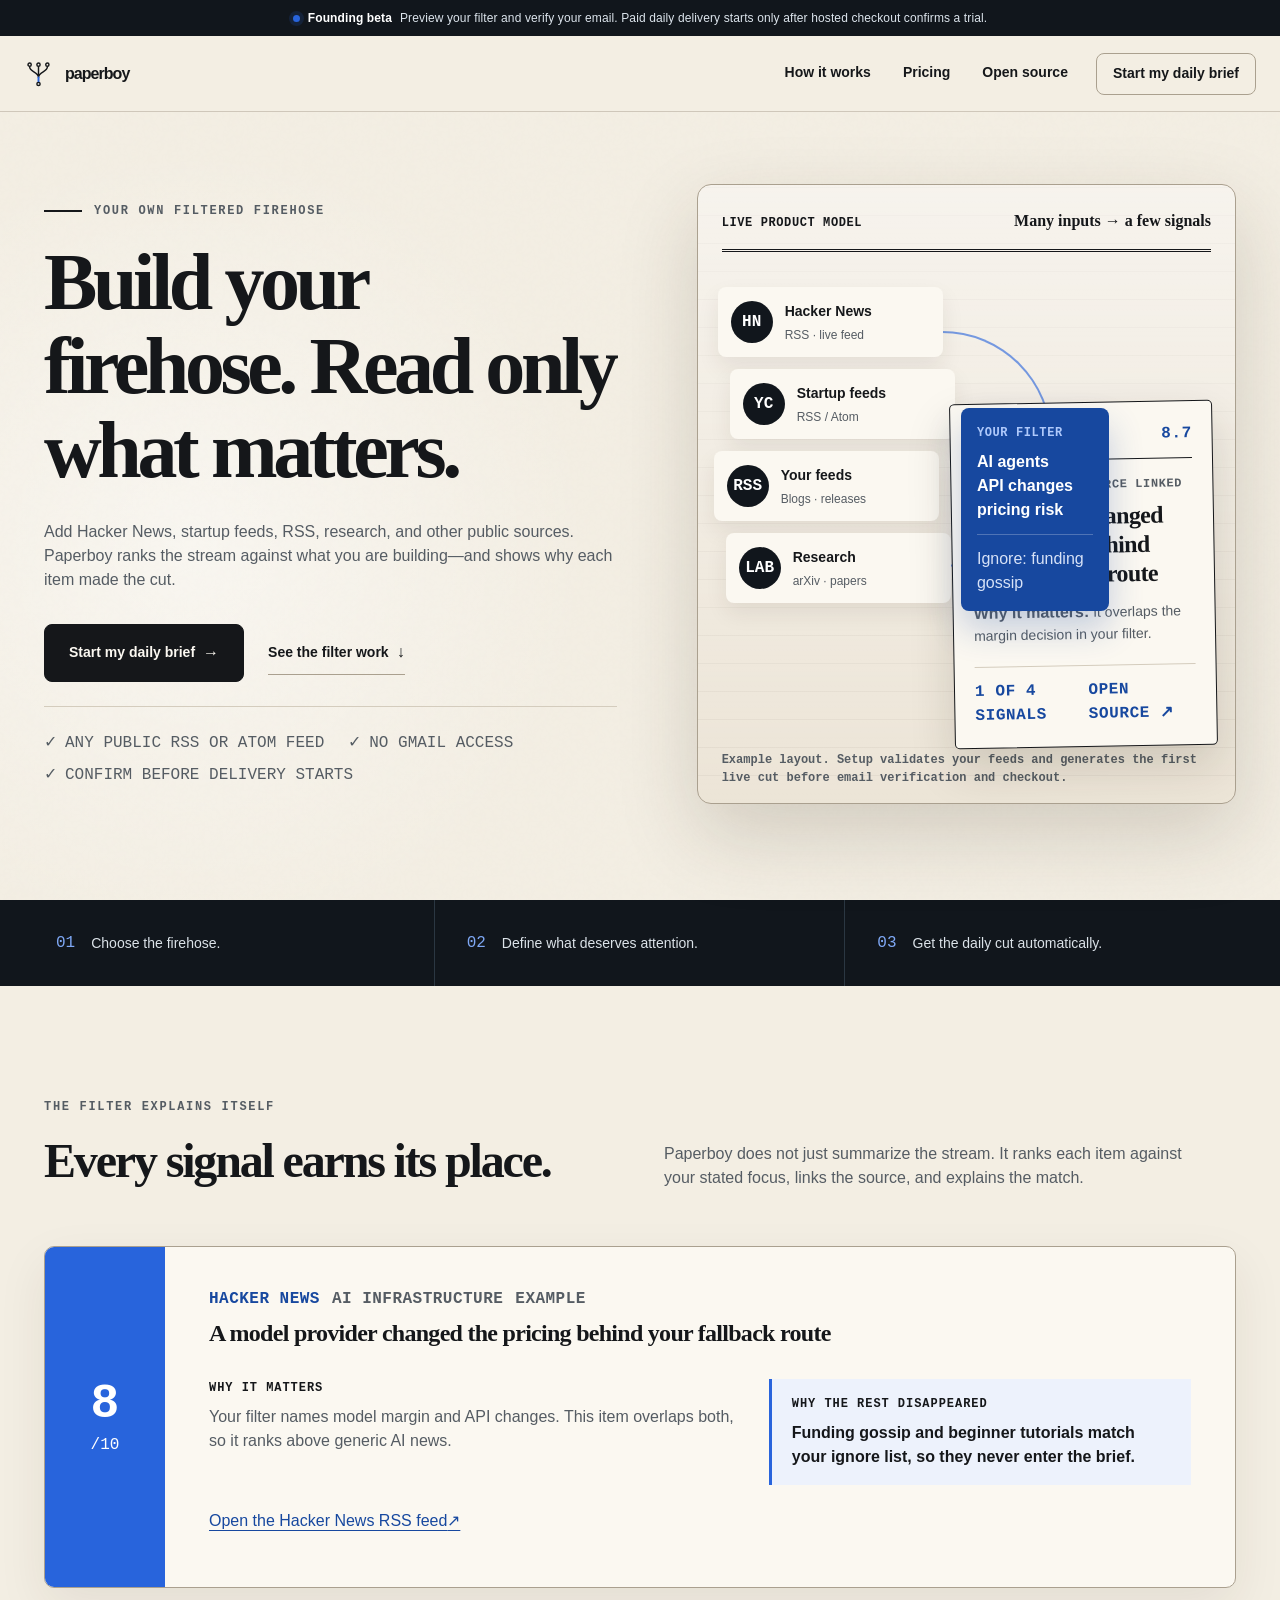
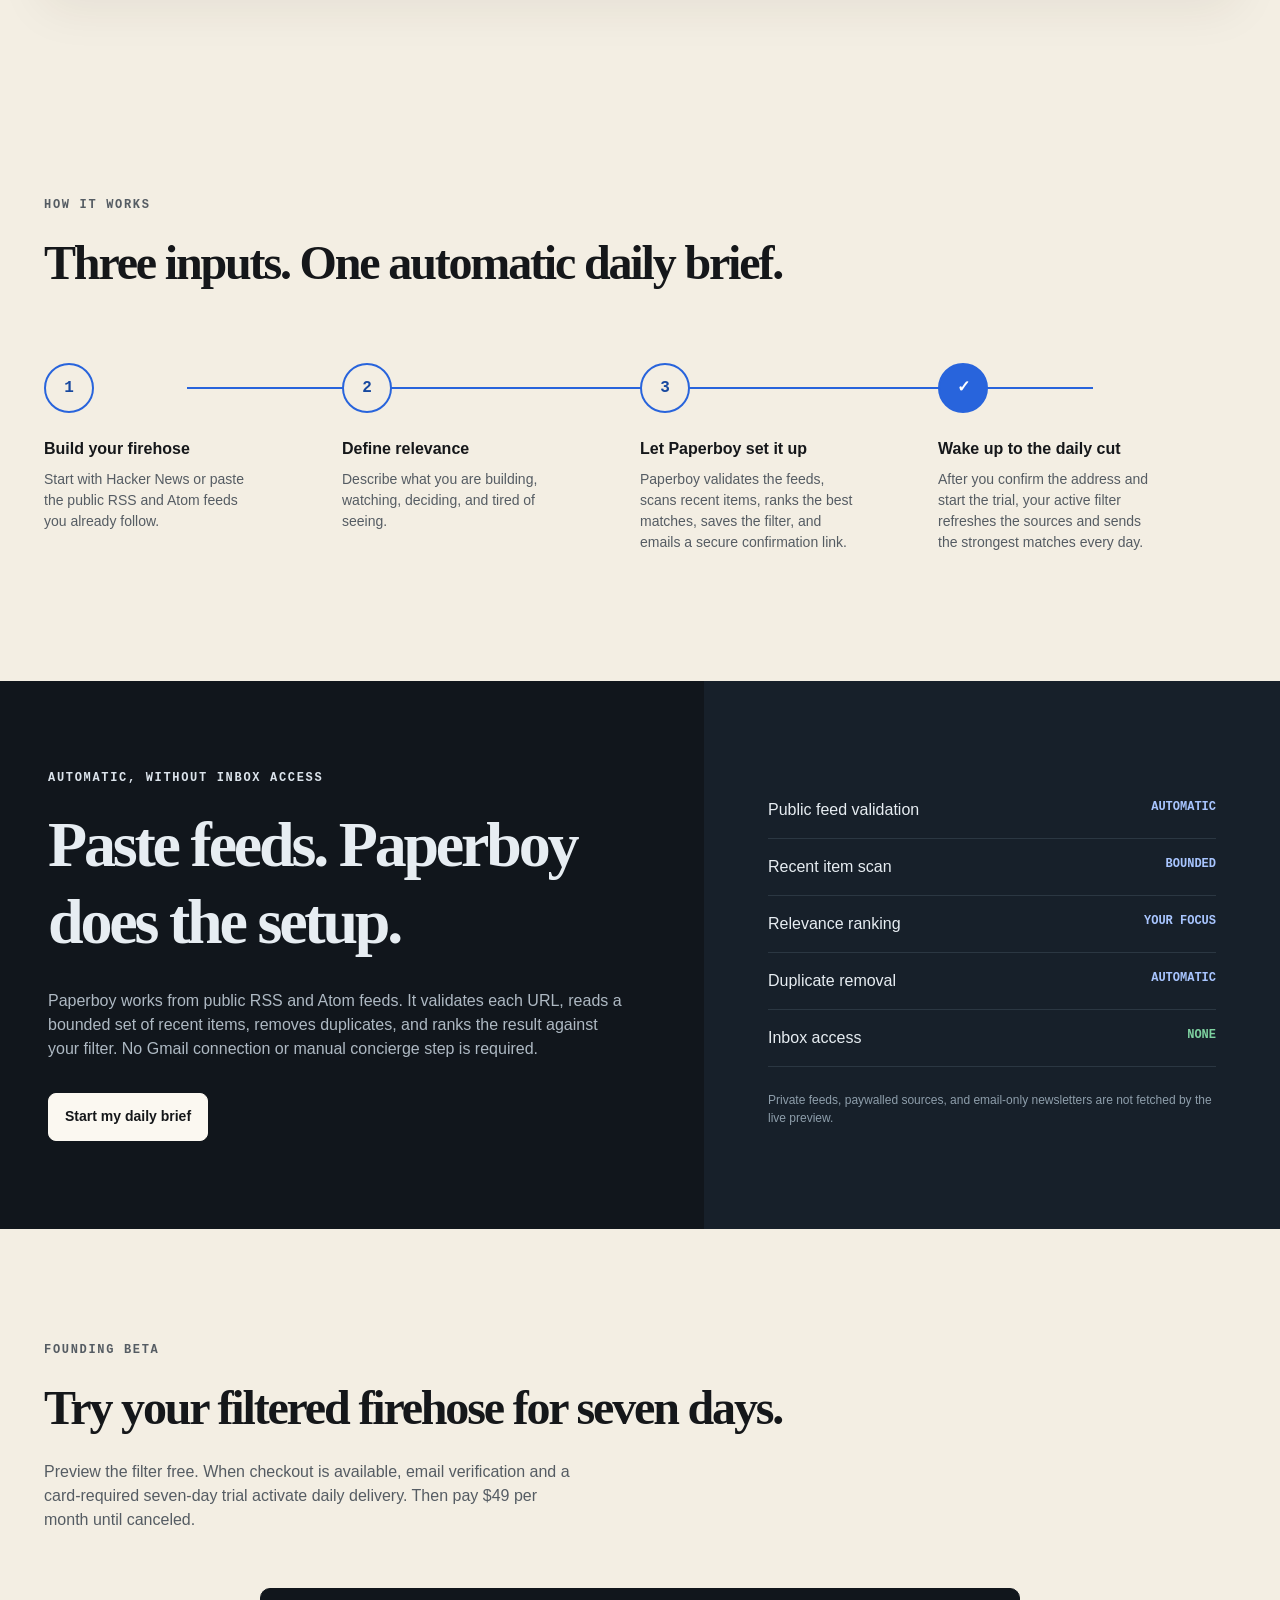
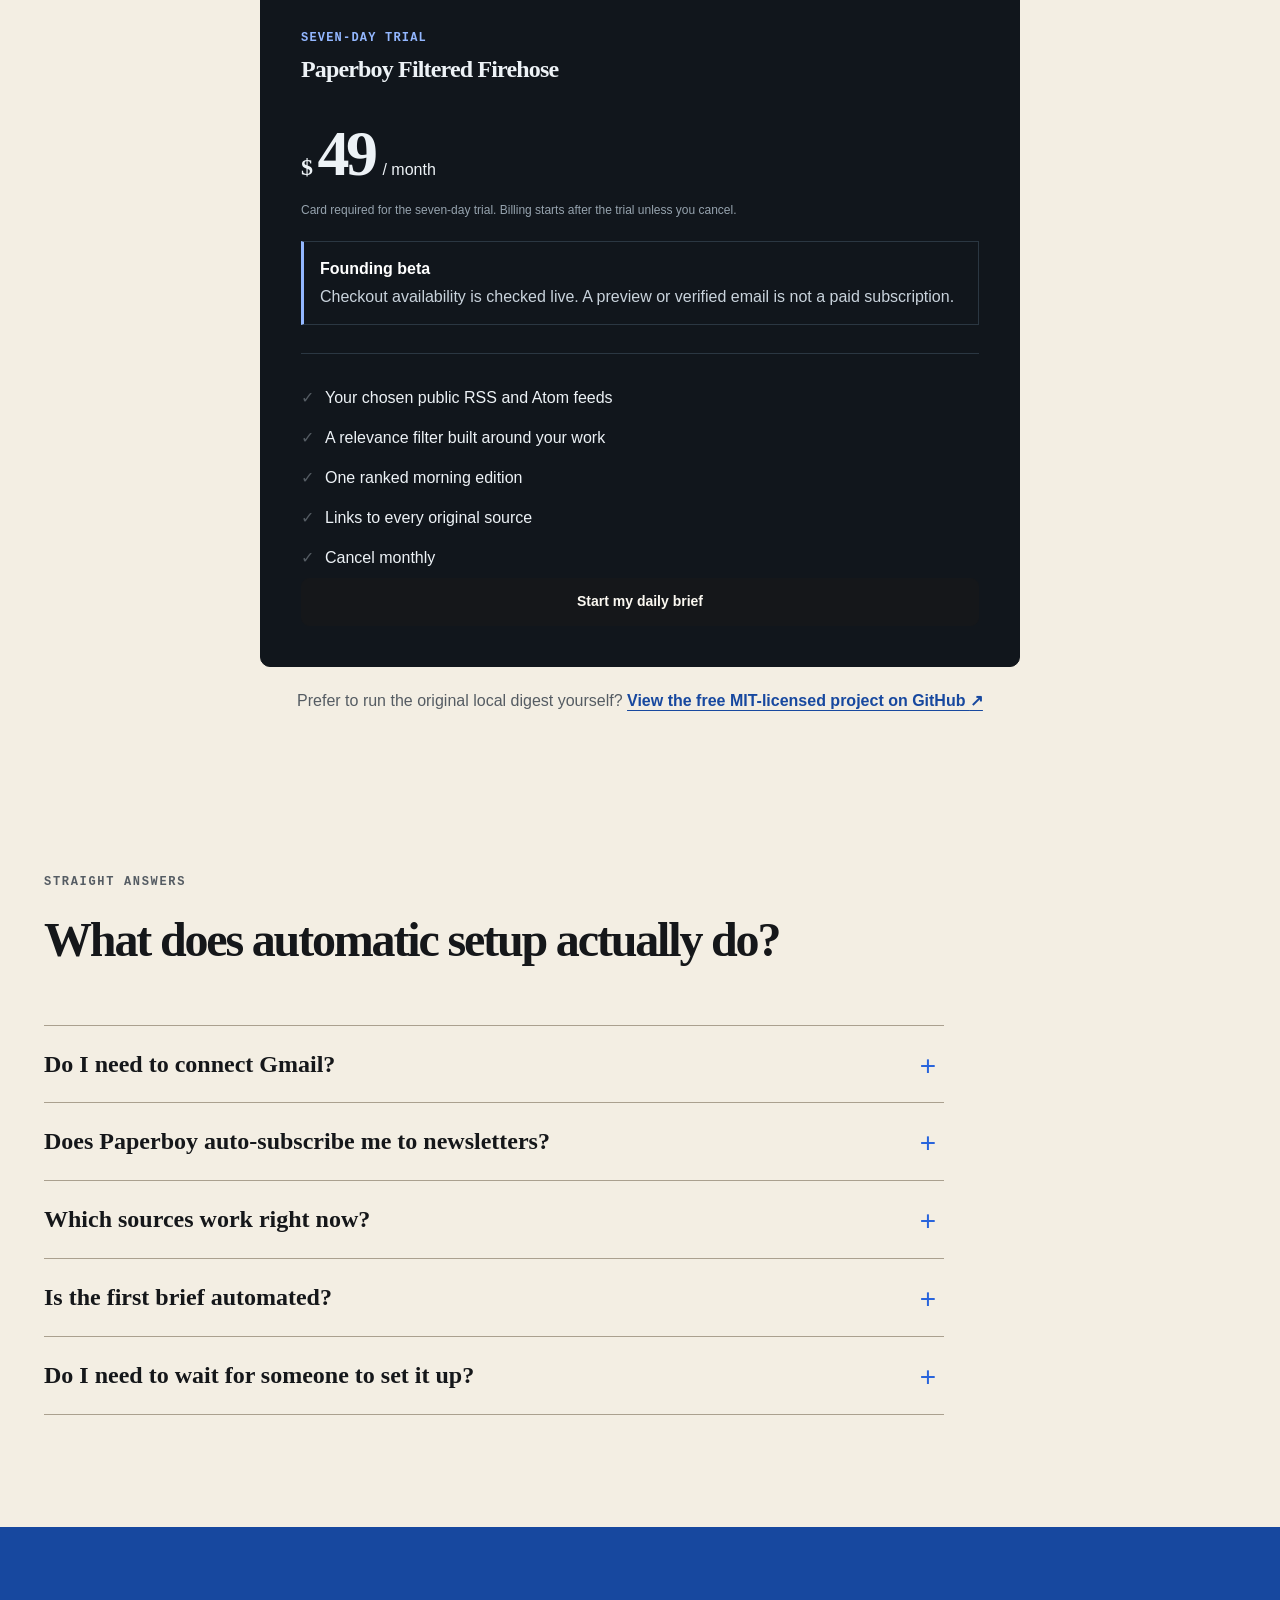
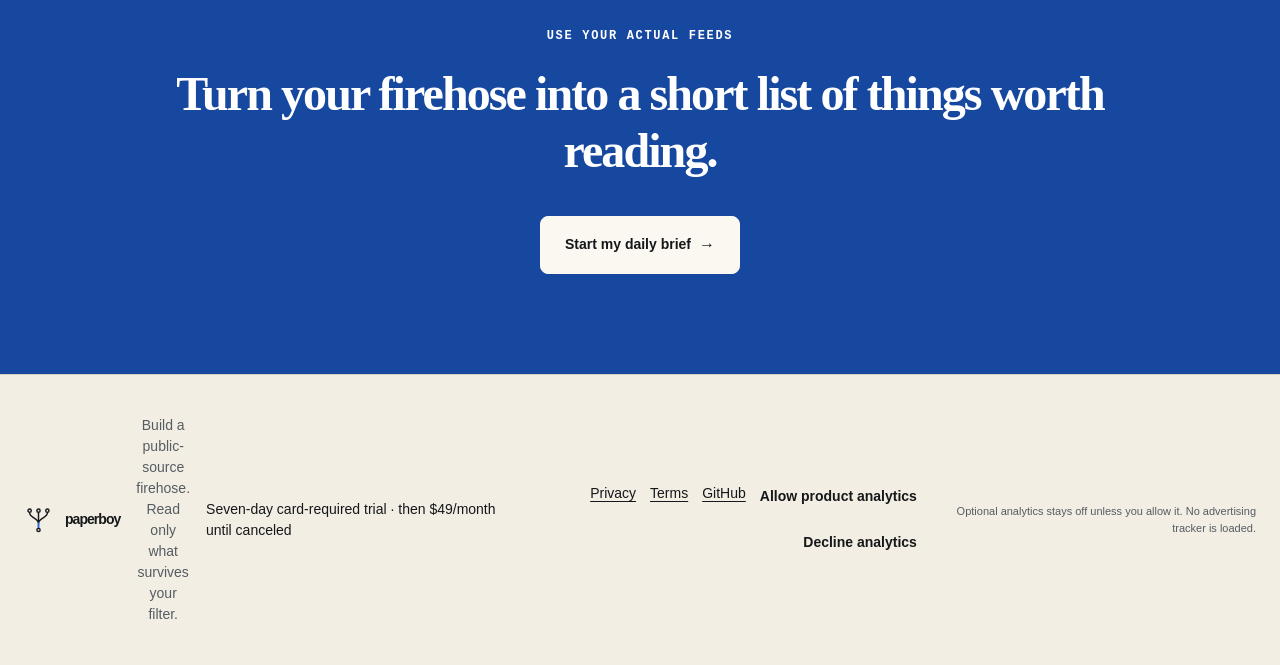
==== commit 934e61cc: "Harden Paperboy hosted launch end to end" ====
--- a/product/index.html
+++ b/product/index.html
@@ -6,11 +6,15 @@
   <meta name="description" content="Build a daily brief from Hacker News, RSS, research, and public sources. Paperboy filters the firehose around what matters to you and delivers the cut automatically.">
   <meta name="theme-color" content="#f3eee3">
   <meta name="robots" content="index,follow">
-  <link rel="canonical" href="https://newpaperboy.com/">
+  <link rel="canonical" href="https://paperboy.kaibuilds.com/">
   <meta property="og:type" content="website">
+  <meta property="og:site_name" content="Paperboy">
   <meta property="og:title" content="Paperboy — Build your firehose. Read only what matters.">
   <meta property="og:description" content="Add Hacker News, RSS, research, and public sources once. Paperboy filters them around your work and delivers a ranked, source-linked brief every day.">
-  <meta property="og:url" content="https://newpaperboy.com/">
+  <meta property="og:url" content="https://paperboy.kaibuilds.com/">
+  <meta name="twitter:card" content="summary">
+  <meta name="twitter:title" content="Paperboy — Build your firehose. Read only what matters.">
+  <meta name="twitter:description" content="Preview a ranked, source-linked brief from the public feeds you choose.">
   <title>Paperboy — Your Own Filtered Firehose</title>
   <link rel="stylesheet" href="styles.css">
   <script src="app.js" defer></script>
@@ -18,10 +22,10 @@
 <body>
   <a class="skip-link" href="#main">Skip to content</a>
 
-  <div class="local-banner" role="status">
+  <div class="local-banner" role="status" aria-live="polite">
     <span class="status-dot" aria-hidden="true"></span>
-    <strong>Automatic daily delivery</strong>
-    <span>Add your feeds once. Confirm your email and start the trial, then Paperboy delivers what survives every day.</span>
+    <strong id="launch-status-title">Founding beta</strong>
+    <span id="launch-status-copy">Preview your filter and verify your email. Paid daily delivery starts only after hosted checkout confirms a trial.</span>
   </div>
 
   <header class="site-header" id="site-header">
@@ -40,6 +44,7 @@
     <nav class="site-nav" aria-label="Primary navigation">
       <a href="#how-it-works">How it works</a>
       <a href="#pricing">Pricing</a>
+      <a href="https://github.com/cgallic/paperboy" target="_blank" rel="noreferrer">Open source</a>
       <button class="button button-small" type="button" data-start>Start my daily brief</button>
     </nav>
 
@@ -50,6 +55,7 @@
     <nav class="mobile-nav" id="mobile-nav" aria-label="Mobile navigation" hidden>
       <a href="#how-it-works">How it works</a>
       <a href="#pricing">Pricing</a>
+      <a href="https://github.com/cgallic/paperboy" target="_blank" rel="noreferrer">Open source</a>
       <button class="button" type="button" data-start>Start my daily brief</button>
     </nav>
   </header>
@@ -182,17 +188,21 @@
 
       <section class="section pricing-section" id="pricing">
         <div class="section-heading section-heading-narrow">
-          <p class="eyebrow">Founding offer</p>
+          <p class="eyebrow">Founding beta</p>
           <h2>Try your filtered firehose for seven days.</h2>
-          <p>Preview the filter free. After email verification, start a card-required seven-day trial to activate daily delivery. Then pay $5 per month until canceled.</p>
+          <p>Preview the filter free. When checkout is available, email verification and a card-required seven-day trial activate daily delivery. Then pay $49 per month until canceled.</p>
         </div>
         <div class="pricing-grid">
           <article class="price-card price-card-primary">
             <div>
               <p class="price-label">Seven-day trial</p>
               <h3>Paperboy Filtered Firehose</h3>
-              <p class="price"><span>$</span>5 <small>/ month</small></p>
+              <p class="price"><span>$</span>49 <small>/ month</small></p>
               <p class="hypothesis">Card required for the seven-day trial. Billing starts after the trial unless you cancel.</p>
+              <div class="validation-offer" id="checkout-availability-note" role="status" aria-live="polite">
+                <strong>Founding beta</strong>
+                <span>Checkout availability is checked live. A preview or verified email is not a paid subscription.</span>
+              </div>
               <ul>
                 <li>Your chosen public RSS and Atom feeds</li>
                 <li>A relevance filter built around your work</li>
@@ -204,6 +214,7 @@
             <button class="button button-wide" type="button" data-start>Start my daily brief</button>
           </article>
         </div>
+        <p class="self-hosted-note">Prefer to run the original local digest yourself? <a href="https://github.com/cgallic/paperboy" target="_blank" rel="noreferrer">View the free MIT-licensed project on GitHub <span aria-hidden="true">↗</span></a></p>
       </section>
 
       <section class="section faq-section">
@@ -535,12 +546,12 @@
           <aside class="order-summary">
             <p class="price-label">Plan summary</p>
             <h2>Paperboy Daily Brief</h2>
-            <p class="price"><span>$</span>5 <small>/ month</small></p>
-            <p class="hypothesis">The founding price is $5/month after a card-required seven-day trial. The live flow repeats these terms before checkout.</p>
+            <p class="price"><span>$</span>49 <small>/ month</small></p>
+            <p class="hypothesis">The founding price is $49/month after a card-required seven-day trial. The live flow repeats these terms before checkout.</p>
             <dl>
               <div><dt>Repositories</dt><dd id="checkout-repo-count">0 selected</dd></div>
               <div><dt>Delivery</dt><dd id="checkout-delivery">Not set</dd></div>
-              <div><dt>Trial terms</dt><dd>7 days, then $5/month</dd></div>
+              <div><dt>Trial terms</dt><dd>7 days, then $49/month</dd></div>
             </dl>
           </aside>
         </div>
@@ -681,10 +692,11 @@
     </div>
     <p>Build a public-source firehose. Read only what survives your filter.</p>
     <div>
-      <span>Seven-day card-required trial · then $5/month until canceled</span>
+      <span>Seven-day card-required trial · then $49/month until canceled</span>
       <nav class="footer-links" aria-label="Legal and privacy">
         <a href="/privacy/">Privacy</a>
         <a href="/terms/">Terms</a>
+        <a href="https://github.com/cgallic/paperboy" target="_blank" rel="noreferrer">GitHub</a>
         <button class="text-button" id="allow-analytics" type="button">Allow product analytics</button>
         <button class="text-button" id="decline-analytics" type="button">Decline analytics</button>
       </nav>
--- a/product/styles.css
+++ b/product/styles.css
@@ -987,6 +987,28 @@
 
 .validation-offer strong {
   color: #fff;
+}
+
+.self-hosted-note {
+  max-width: 760px;
+  margin: 22px auto 0;
+  color: var(--ink-soft);
+  font-size: 14px;
+  text-align: center;
+}
+
+.self-hosted-note a {
+  color: var(--signal-dark);
+  font-weight: 650;
+}
+
+body[data-billing-available="false"] .status-dot {
+  background: #efb663;
+  box-shadow: 0 0 0 4px rgba(239,182,99,.14);
+}
+
+body[data-billing-available="false"] .validation-offer {
+  border-left-color: #efb663;
 }
 
 .faq-section {
@@ -3590,6 +3612,10 @@
     text-align: left;
   }
 
+  .self-hosted-note {
+    text-align: left;
+  }
+
   .legal-shell {
     padding-top: 48px;
   }
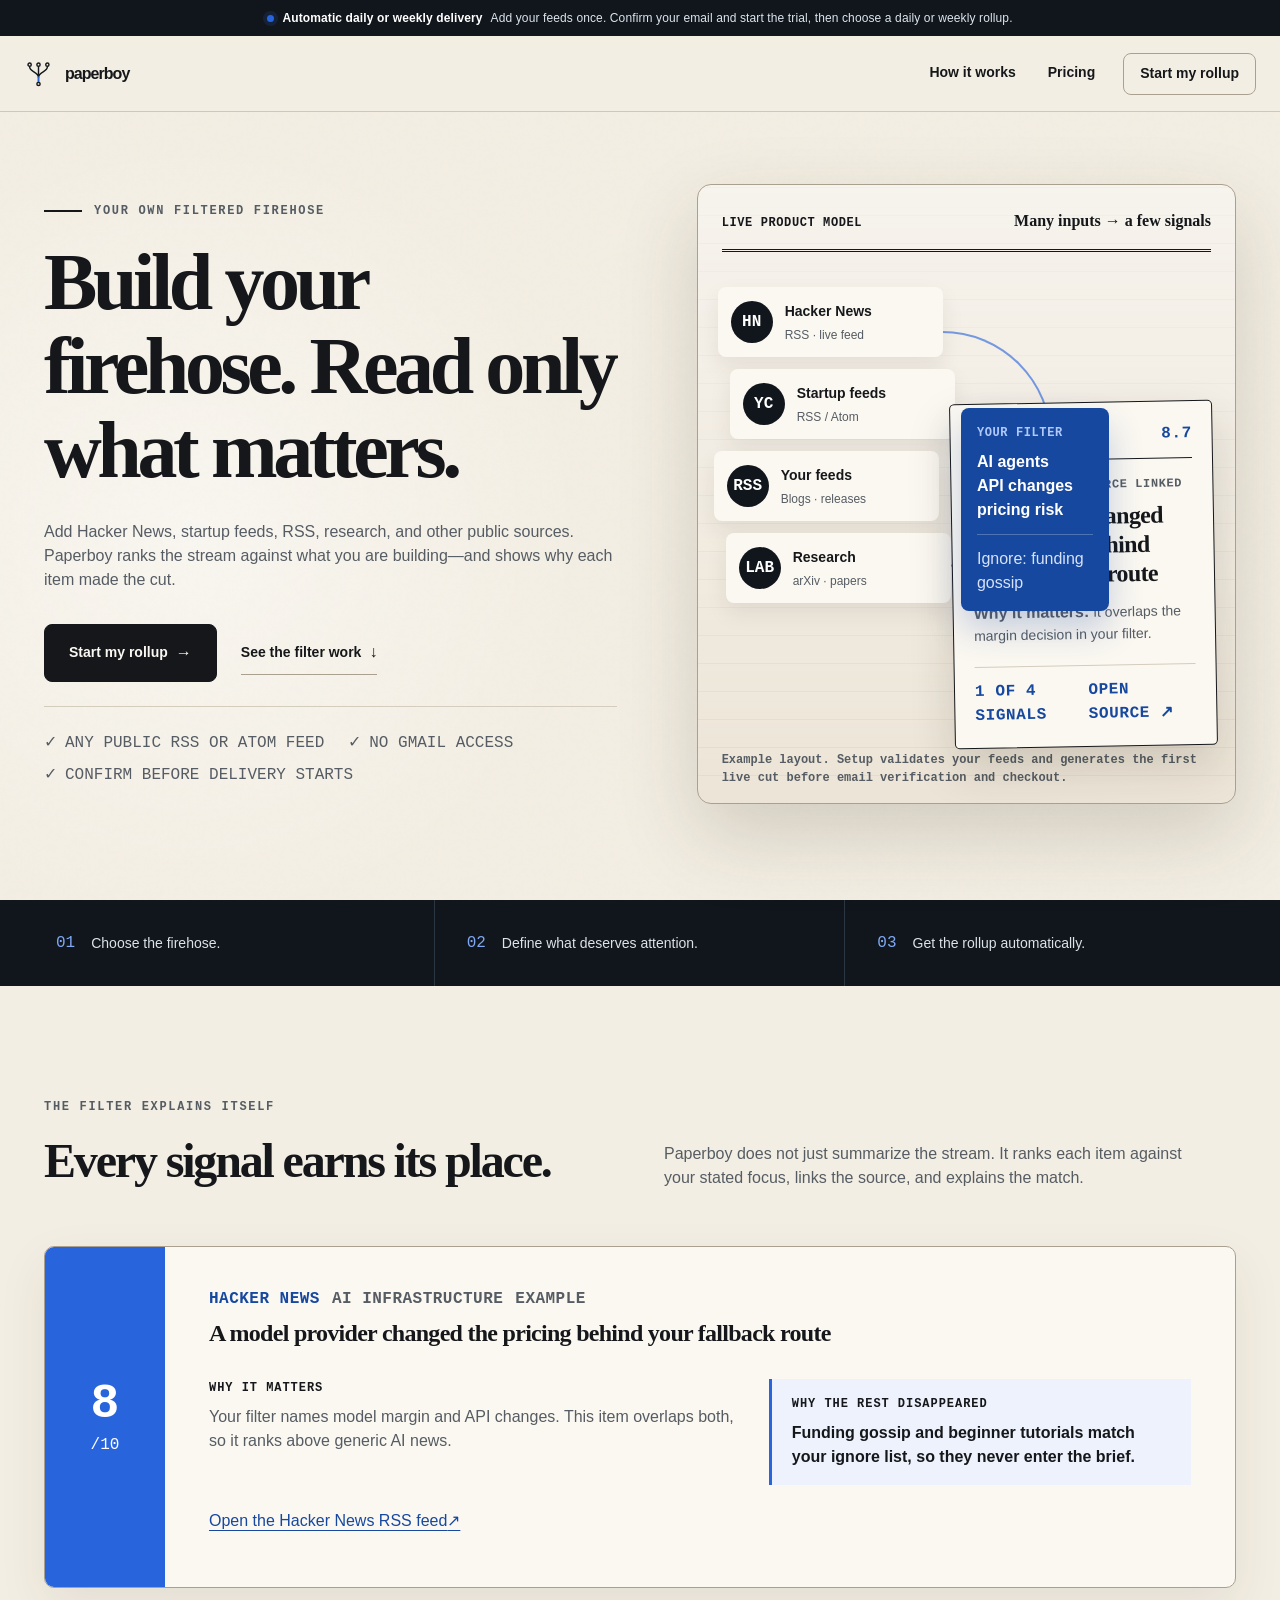
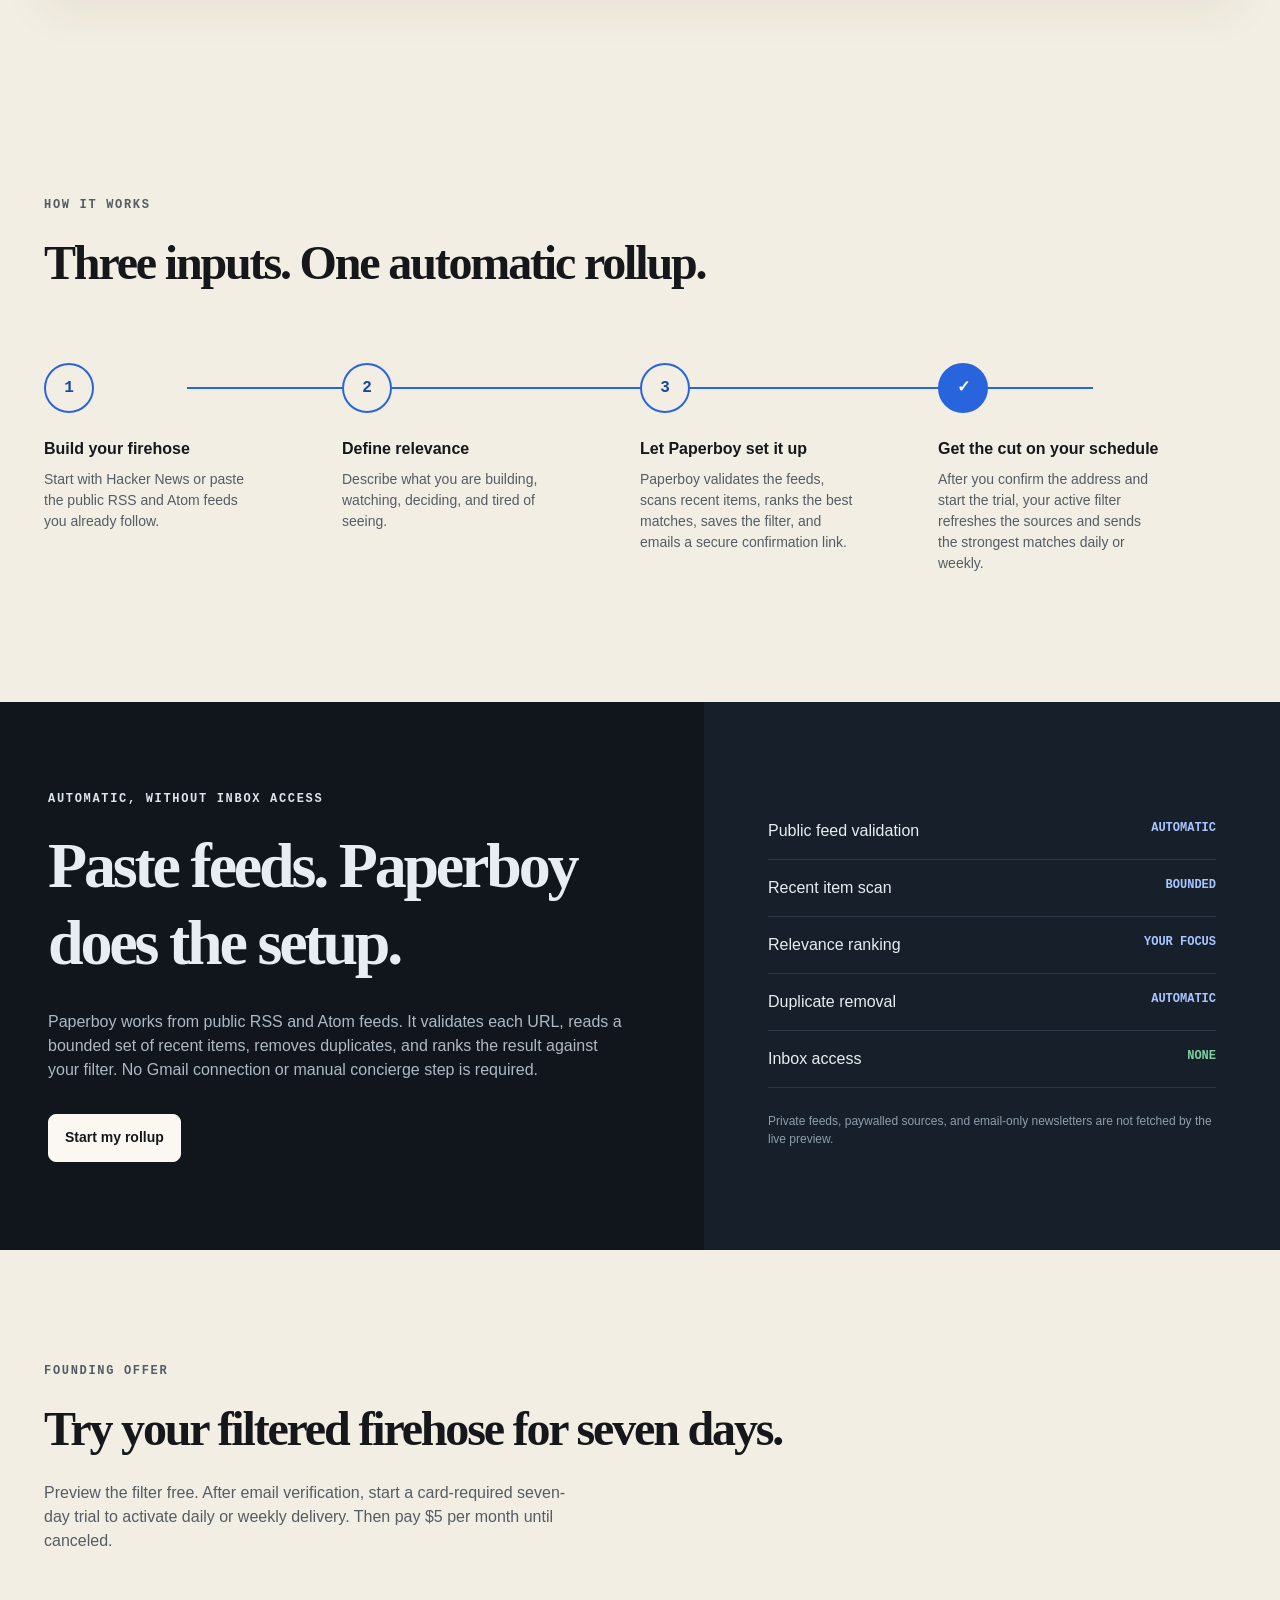
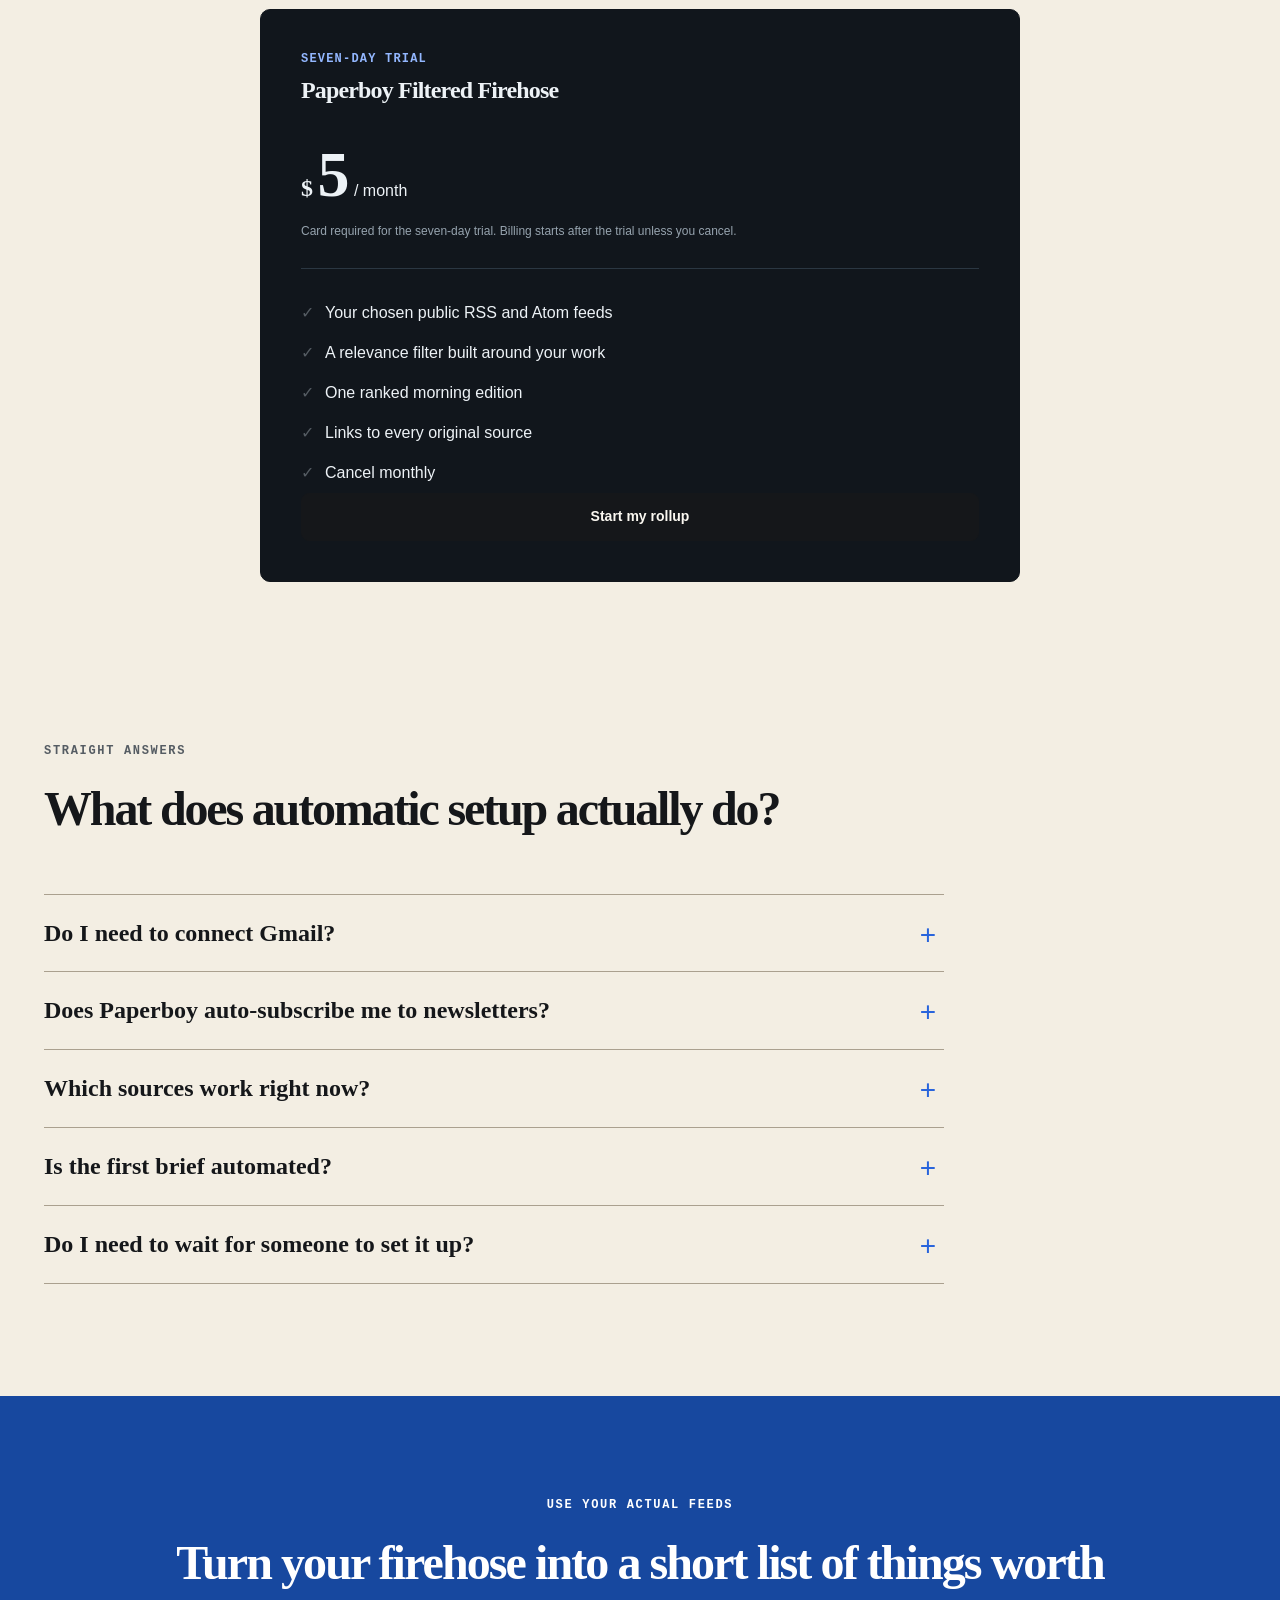
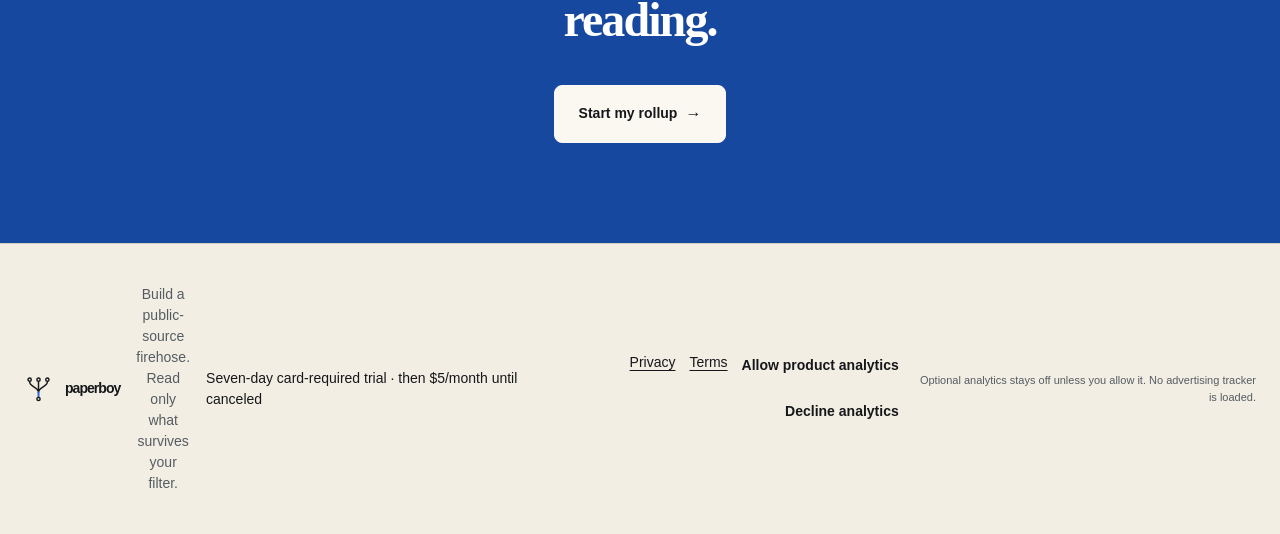
==== commit 8b39683f: "add daily and weekly rollups" ====
--- a/product/index.html
+++ b/product/index.html
@@ -3,18 +3,14 @@
 <head>
   <meta charset="utf-8">
   <meta name="viewport" content="width=device-width, initial-scale=1">
-  <meta name="description" content="Build a daily brief from Hacker News, RSS, research, and public sources. Paperboy filters the firehose around what matters to you and delivers the cut automatically.">
+  <meta name="description" content="Build a daily or weekly rollup from Hacker News, RSS, research, and public sources. Paperboy filters the firehose around what matters to you and delivers the cut automatically.">
   <meta name="theme-color" content="#f3eee3">
   <meta name="robots" content="index,follow">
-  <link rel="canonical" href="https://paperboy.kaibuilds.com/">
+  <link rel="canonical" href="https://newpaperboy.com/">
   <meta property="og:type" content="website">
-  <meta property="og:site_name" content="Paperboy">
   <meta property="og:title" content="Paperboy — Build your firehose. Read only what matters.">
-  <meta property="og:description" content="Add Hacker News, RSS, research, and public sources once. Paperboy filters them around your work and delivers a ranked, source-linked brief every day.">
-  <meta property="og:url" content="https://paperboy.kaibuilds.com/">
-  <meta name="twitter:card" content="summary">
-  <meta name="twitter:title" content="Paperboy — Build your firehose. Read only what matters.">
-  <meta name="twitter:description" content="Preview a ranked, source-linked brief from the public feeds you choose.">
+  <meta property="og:description" content="Add Hacker News, RSS, research, and public sources once. Paperboy filters them around your work and delivers a ranked, source-linked rollup daily or weekly.">
+  <meta property="og:url" content="https://newpaperboy.com/">
   <title>Paperboy — Your Own Filtered Firehose</title>
   <link rel="stylesheet" href="styles.css">
   <script src="app.js" defer></script>
@@ -22,10 +18,10 @@
 <body>
   <a class="skip-link" href="#main">Skip to content</a>
 
-  <div class="local-banner" role="status" aria-live="polite">
+  <div class="local-banner" role="status">
     <span class="status-dot" aria-hidden="true"></span>
-    <strong id="launch-status-title">Founding beta</strong>
-    <span id="launch-status-copy">Preview your filter and verify your email. Paid daily delivery starts only after hosted checkout confirms a trial.</span>
+    <strong>Automatic daily or weekly delivery</strong>
+    <span>Add your feeds once. Confirm your email and start the trial, then choose a daily or weekly rollup.</span>
   </div>
 
   <header class="site-header" id="site-header">
@@ -44,8 +40,7 @@
     <nav class="site-nav" aria-label="Primary navigation">
       <a href="#how-it-works">How it works</a>
       <a href="#pricing">Pricing</a>
-      <a href="https://github.com/cgallic/paperboy" target="_blank" rel="noreferrer">Open source</a>
-      <button class="button button-small" type="button" data-start>Start my daily brief</button>
+      <button class="button button-small" type="button" data-start>Start my rollup</button>
     </nav>
 
     <button class="menu-button" type="button" aria-expanded="false" aria-controls="mobile-nav">
@@ -55,8 +50,7 @@
     <nav class="mobile-nav" id="mobile-nav" aria-label="Mobile navigation" hidden>
       <a href="#how-it-works">How it works</a>
       <a href="#pricing">Pricing</a>
-      <a href="https://github.com/cgallic/paperboy" target="_blank" rel="noreferrer">Open source</a>
-      <button class="button" type="button" data-start>Start my daily brief</button>
+      <button class="button" type="button" data-start>Start my rollup</button>
     </nav>
   </header>
 
@@ -68,7 +62,7 @@
           <h1>Build your firehose. Read only what matters.</h1>
           <p class="hero-lede">Add Hacker News, startup feeds, RSS, research, and other public sources. Paperboy ranks the stream against what you are building—and shows why each item made the cut.</p>
           <div class="hero-actions">
-            <button class="button button-large" type="button" data-start>Start my daily brief <span aria-hidden="true">→</span></button>
+            <button class="button button-large" type="button" data-start>Start my rollup <span aria-hidden="true">→</span></button>
             <a class="quiet-link" href="#example">See the filter work <span aria-hidden="true">↓</span></a>
           </div>
           <ul class="trust-line" aria-label="Product boundaries">
@@ -106,7 +100,7 @@
       <section class="signal-strip" aria-label="Product principle">
           <p><span>01</span> Choose the firehose.</p>
           <p><span>02</span> Define what deserves attention.</p>
-          <p><span>03</span> Get the daily cut automatically.</p>
+          <p><span>03</span> Get the rollup automatically.</p>
       </section>
 
       <section class="section example-section" id="example">
@@ -143,7 +137,7 @@
       <section class="section route-section" id="how-it-works">
         <div class="section-heading section-heading-narrow">
           <p class="eyebrow">How it works</p>
-          <h2>Three inputs. One automatic daily brief.</h2>
+          <h2>Three inputs. One automatic rollup.</h2>
         </div>
         <ol class="delivery-route">
           <li>
@@ -163,8 +157,8 @@
           </li>
           <li>
             <span class="route-number route-number-final">✓</span>
-            <h3>Wake up to the daily cut</h3>
-            <p>After you confirm the address and start the trial, your active filter refreshes the sources and sends the strongest matches every day.</p>
+            <h3>Get the cut on your schedule</h3>
+            <p>After you confirm the address and start the trial, your active filter refreshes the sources and sends the strongest matches daily or weekly.</p>
           </li>
         </ol>
       </section>
@@ -174,7 +168,7 @@
           <p class="eyebrow eyebrow-light">Automatic, without inbox access</p>
           <h2>Paste feeds. Paperboy does the setup.</h2>
           <p>Paperboy works from public RSS and Atom feeds. It validates each URL, reads a bounded set of recent items, removes duplicates, and ranks the result against your filter. No Gmail connection or manual concierge step is required.</p>
-          <button class="button button-paper" type="button" data-start>Start my daily brief</button>
+          <button class="button button-paper" type="button" data-start>Start my rollup</button>
         </div>
         <div class="permission-ledger" aria-label="Automatic setup steps">
           <div><span>Public feed validation</span><strong>Automatic</strong></div>
@@ -188,21 +182,17 @@
 
       <section class="section pricing-section" id="pricing">
         <div class="section-heading section-heading-narrow">
-          <p class="eyebrow">Founding beta</p>
+          <p class="eyebrow">Founding offer</p>
           <h2>Try your filtered firehose for seven days.</h2>
-          <p>Preview the filter free. When checkout is available, email verification and a card-required seven-day trial activate daily delivery. Then pay $49 per month until canceled.</p>
+          <p>Preview the filter free. After email verification, start a card-required seven-day trial to activate daily or weekly delivery. Then pay $5 per month until canceled.</p>
         </div>
         <div class="pricing-grid">
           <article class="price-card price-card-primary">
             <div>
               <p class="price-label">Seven-day trial</p>
               <h3>Paperboy Filtered Firehose</h3>
-              <p class="price"><span>$</span>49 <small>/ month</small></p>
+              <p class="price"><span>$</span>5 <small>/ month</small></p>
               <p class="hypothesis">Card required for the seven-day trial. Billing starts after the trial unless you cancel.</p>
-              <div class="validation-offer" id="checkout-availability-note" role="status" aria-live="polite">
-                <strong>Founding beta</strong>
-                <span>Checkout availability is checked live. A preview or verified email is not a paid subscription.</span>
-              </div>
               <ul>
                 <li>Your chosen public RSS and Atom feeds</li>
                 <li>A relevance filter built around your work</li>
@@ -211,10 +201,9 @@
                 <li>Cancel monthly</li>
               </ul>
             </div>
-            <button class="button button-wide" type="button" data-start>Start my daily brief</button>
+            <button class="button button-wide" type="button" data-start>Start my rollup</button>
           </article>
         </div>
-        <p class="self-hosted-note">Prefer to run the original local digest yourself? <a href="https://github.com/cgallic/paperboy" target="_blank" rel="noreferrer">View the free MIT-licensed project on GitHub <span aria-hidden="true">↗</span></a></p>
       </section>
 
       <section class="section faq-section">
@@ -249,7 +238,7 @@
       <section class="final-cta">
         <p class="eyebrow eyebrow-light">Use your actual feeds</p>
         <h2>Turn your firehose into a short list of things worth reading.</h2>
-        <button class="button button-paper button-large" type="button" data-start>Start my daily brief <span aria-hidden="true">→</span></button>
+        <button class="button button-paper button-large" type="button" data-start>Start my rollup <span aria-hidden="true">→</span></button>
       </section>
     </section>
 
@@ -258,7 +247,7 @@
         <button class="back-link" type="button" data-route="home"><span aria-hidden="true">←</span> Back to home</button>
         <div class="flow-card">
           <p class="eyebrow">Automatic filter setup</p>
-          <h1>Start your automatic daily brief.</h1>
+          <h1>Start your automatic rollup.</h1>
           <p>Choose Hacker News or paste public RSS and Atom feeds. Tell Paperboy what matters once; it validates the filter and emails you a secure activation link.</p>
           <div class="guardrail">
             <strong>No human setup</strong>
@@ -268,7 +257,7 @@
             <div class="field">
               <label for="signin-email">Email address</label>
               <input id="signin-email" name="email" type="email" autocomplete="email" placeholder="you@example.com" required aria-describedby="email-help email-error">
-              <span class="field-help" id="email-help">Your daily brief is delivered here. No inbox access is required.</span>
+              <span class="field-help" id="email-help">Your rollup is delivered here. No inbox access is required.</span>
               <span class="field-error" id="email-error" role="alert"></span>
             </div>
             <div class="field">
@@ -293,16 +282,36 @@
               <input id="ignore-focus" name="ignore_focus" type="text" placeholder="Funding gossip, beginner tutorials, hardware news">
             </div>
             <div class="field">
+              <label for="intake-cadence">Rollup frequency</label>
+              <select id="intake-cadence" name="cadence" aria-describedby="cadence-help">
+                <option value="daily">Daily</option>
+                <option value="weekly">Weekly</option>
+              </select>
+              <span class="field-help" id="cadence-help">Delivered at 8:00 AM in your time zone.</span>
+            </div>
+            <div class="field" id="weekly-day-field" hidden>
+              <label for="intake-weekly-day">Weekly delivery day</label>
+              <select id="intake-weekly-day" name="weekly_day">
+                <option value="0">Monday</option>
+                <option value="1">Tuesday</option>
+                <option value="2">Wednesday</option>
+                <option value="3">Thursday</option>
+                <option value="4">Friday</option>
+                <option value="5">Saturday</option>
+                <option value="6">Sunday</option>
+              </select>
+            </div>
+            <div class="field">
               <label for="intake-timezone">Your time zone</label>
               <input id="intake-timezone" name="timezone" type="text" autocomplete="off" required aria-describedby="timezone-help">
-              <span class="field-help" id="timezone-help">Detected from this browser. Edit it if you want the daily edition scheduled elsewhere.</span>
+              <span class="field-help" id="timezone-help">Detected from this browser. Edit it if the rollup should follow another time zone.</span>
             </div>
             <label class="consent-check" for="email-consent">
               <input id="email-consent" name="email_consent" type="checkbox" required>
               <span>I agree to receive the Paperboy brief and service emails. I can unsubscribe at any time. See the <a href="/privacy/">privacy notice</a>.</span>
             </label>
             <span class="form-error" id="intake-error" role="alert"></span>
-            <button class="button button-wide" type="submit" id="subscription-submit">Start my daily brief</button>
+            <button class="button button-wide" type="submit" id="subscription-submit">Start my rollup</button>
           </form>
           <div class="confirmation-panel" id="confirmation-panel" hidden>
             <p class="eyebrow">Confirm your email</p>
@@ -325,7 +334,7 @@
               <div class="preview-summary" id="preview-summary" aria-live="polite"></div>
               <div class="live-preview-list" id="live-preview-list"></div>
             </div>
-            <nav class="subscription-actions" id="subscription-actions" aria-label="Manage daily brief" hidden>
+            <nav class="subscription-actions" id="subscription-actions" aria-label="Manage rollup" hidden>
               <button class="button button-outline" id="manage-subscription" type="button">Refresh subscription status</button>
               <button class="button" id="start-checkout" type="button" hidden>Continue to founding checkout</button>
               <button class="button button-outline" id="manage-billing" type="button" hidden>Manage billing</button>
@@ -473,7 +482,7 @@
 
           <div class="setup-panel" data-step-panel="delivery" hidden>
             <p class="eyebrow">Setup 3 of 3</p>
-            <h1>When should your Daily Brief arrive?</h1>
+            <h1>When should your rollup arrive?</h1>
             <p class="setup-lede">The values below update a local sample. No schedule is created and no email is sent.</p>
             <div class="delivery-layout">
               <form id="delivery-form">
@@ -545,13 +554,13 @@
           </div>
           <aside class="order-summary">
             <p class="price-label">Plan summary</p>
-            <h2>Paperboy Daily Brief</h2>
-            <p class="price"><span>$</span>49 <small>/ month</small></p>
-            <p class="hypothesis">The founding price is $49/month after a card-required seven-day trial. The live flow repeats these terms before checkout.</p>
+            <h2>Paperboy Rollup</h2>
+            <p class="price"><span>$</span>5 <small>/ month</small></p>
+            <p class="hypothesis">The founding price is $5/month after a card-required seven-day trial. The live flow repeats these terms before checkout.</p>
             <dl>
               <div><dt>Repositories</dt><dd id="checkout-repo-count">0 selected</dd></div>
               <div><dt>Delivery</dt><dd id="checkout-delivery">Not set</dd></div>
-              <div><dt>Trial terms</dt><dd>7 days, then $49/month</dd></div>
+              <div><dt>Trial terms</dt><dd>7 days, then $5/month</dd></div>
             </dl>
           </aside>
         </div>
@@ -574,7 +583,7 @@
         <div class="account-title">
           <div>
             <p class="eyebrow">Local account state preview</p>
-            <h1>Your Daily Brief setup</h1>
+            <h1>Your Paperboy rollup setup</h1>
           </div>
           <span class="status-pill status-local">Local only</span>
         </div>
@@ -589,7 +598,7 @@
             <div class="account-card-heading">
               <div>
                 <p class="card-kicker">Subscription preview</p>
-                <h2>Paperboy Daily Brief</h2>
+                <h2>Paperboy Rollup</h2>
               </div>
               <span class="status-pill" id="billing-pill">Active preview</span>
             </div>
@@ -665,7 +674,7 @@
             <header class="email-header">
               <div class="email-brand-row">
                 <span class="email-brand">paperboy</span>
-                <span>Daily Brief</span>
+                <span>Paperboy Rollup</span>
               </div>
               <h1 id="email-brief-title">Changes worth checking for your repos.</h1>
               <p id="email-summary">Local sample · 3 items · 2 fixture repositories</p>
@@ -692,11 +701,10 @@
     </div>
     <p>Build a public-source firehose. Read only what survives your filter.</p>
     <div>
-      <span>Seven-day card-required trial · then $49/month until canceled</span>
+      <span>Seven-day card-required trial · then $5/month until canceled</span>
       <nav class="footer-links" aria-label="Legal and privacy">
         <a href="/privacy/">Privacy</a>
         <a href="/terms/">Terms</a>
-        <a href="https://github.com/cgallic/paperboy" target="_blank" rel="noreferrer">GitHub</a>
         <button class="text-button" id="allow-analytics" type="button">Allow product analytics</button>
         <button class="text-button" id="decline-analytics" type="button">Decline analytics</button>
       </nav>
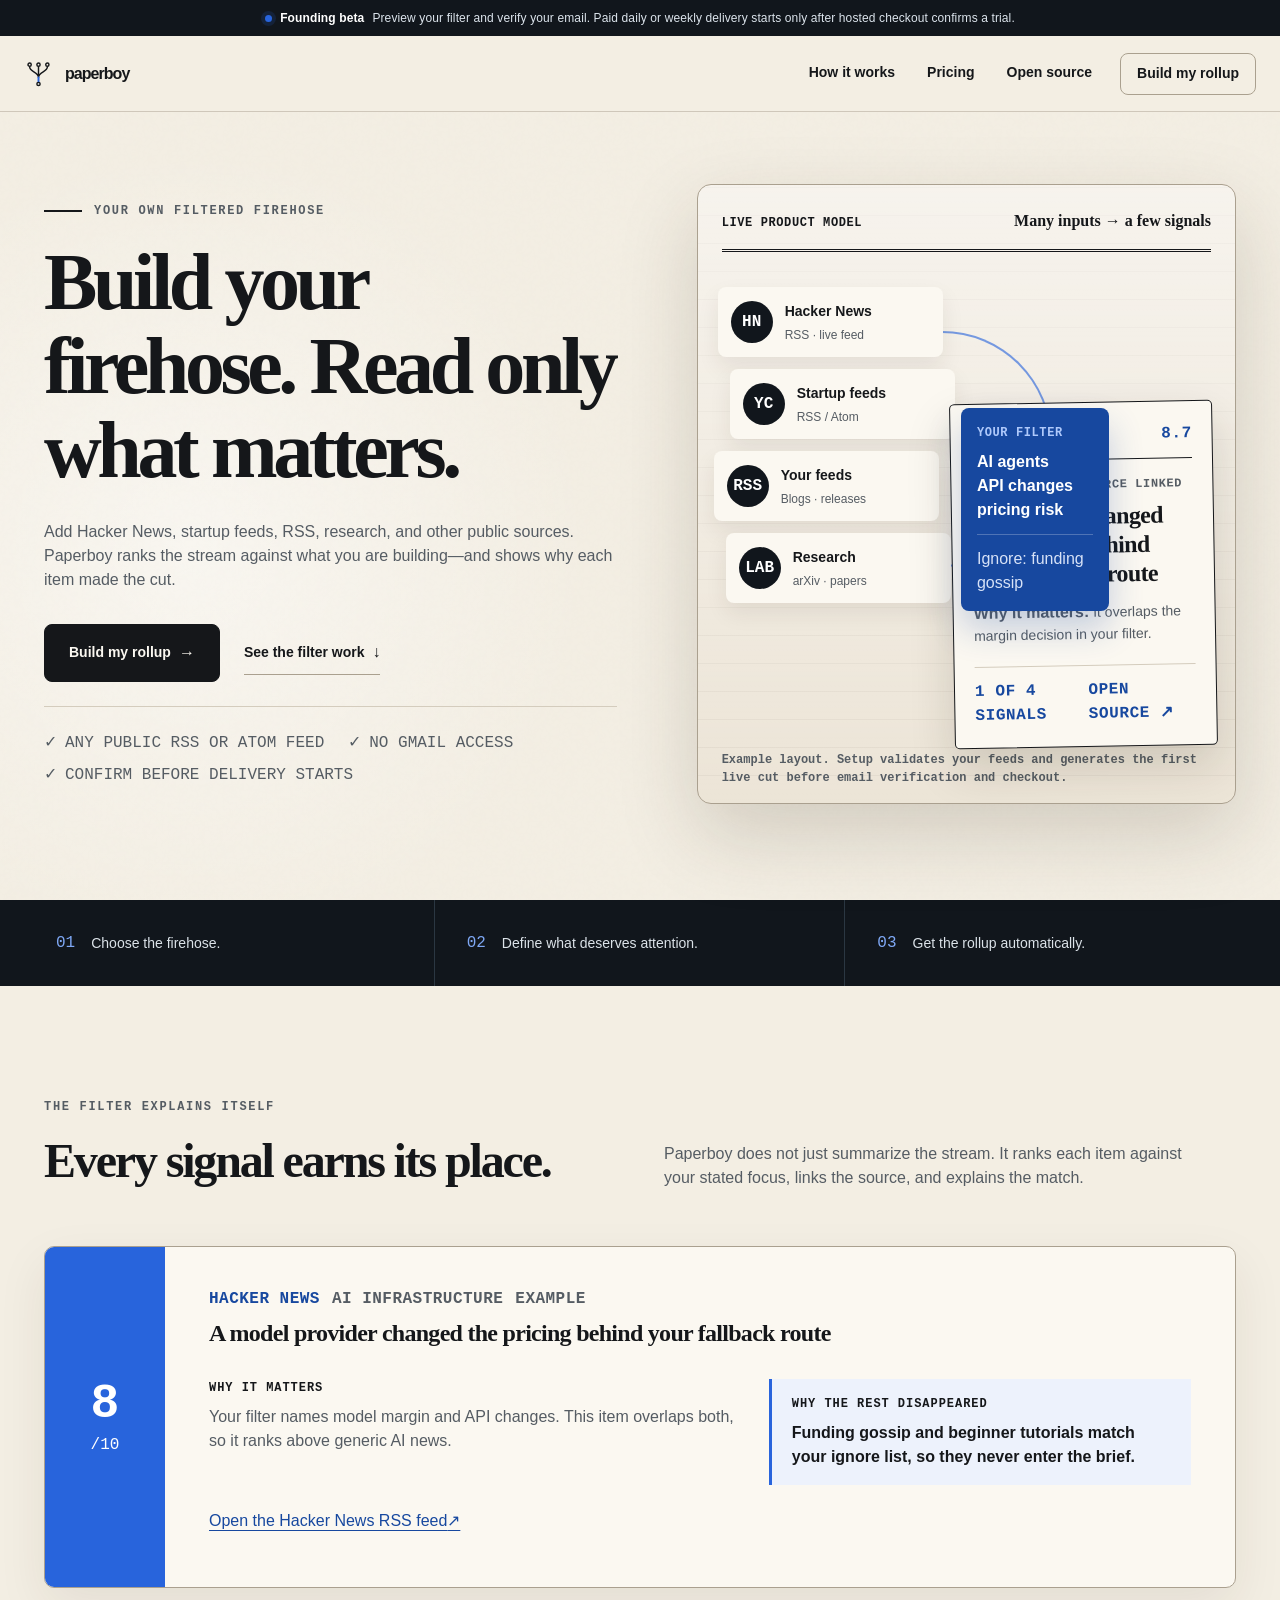
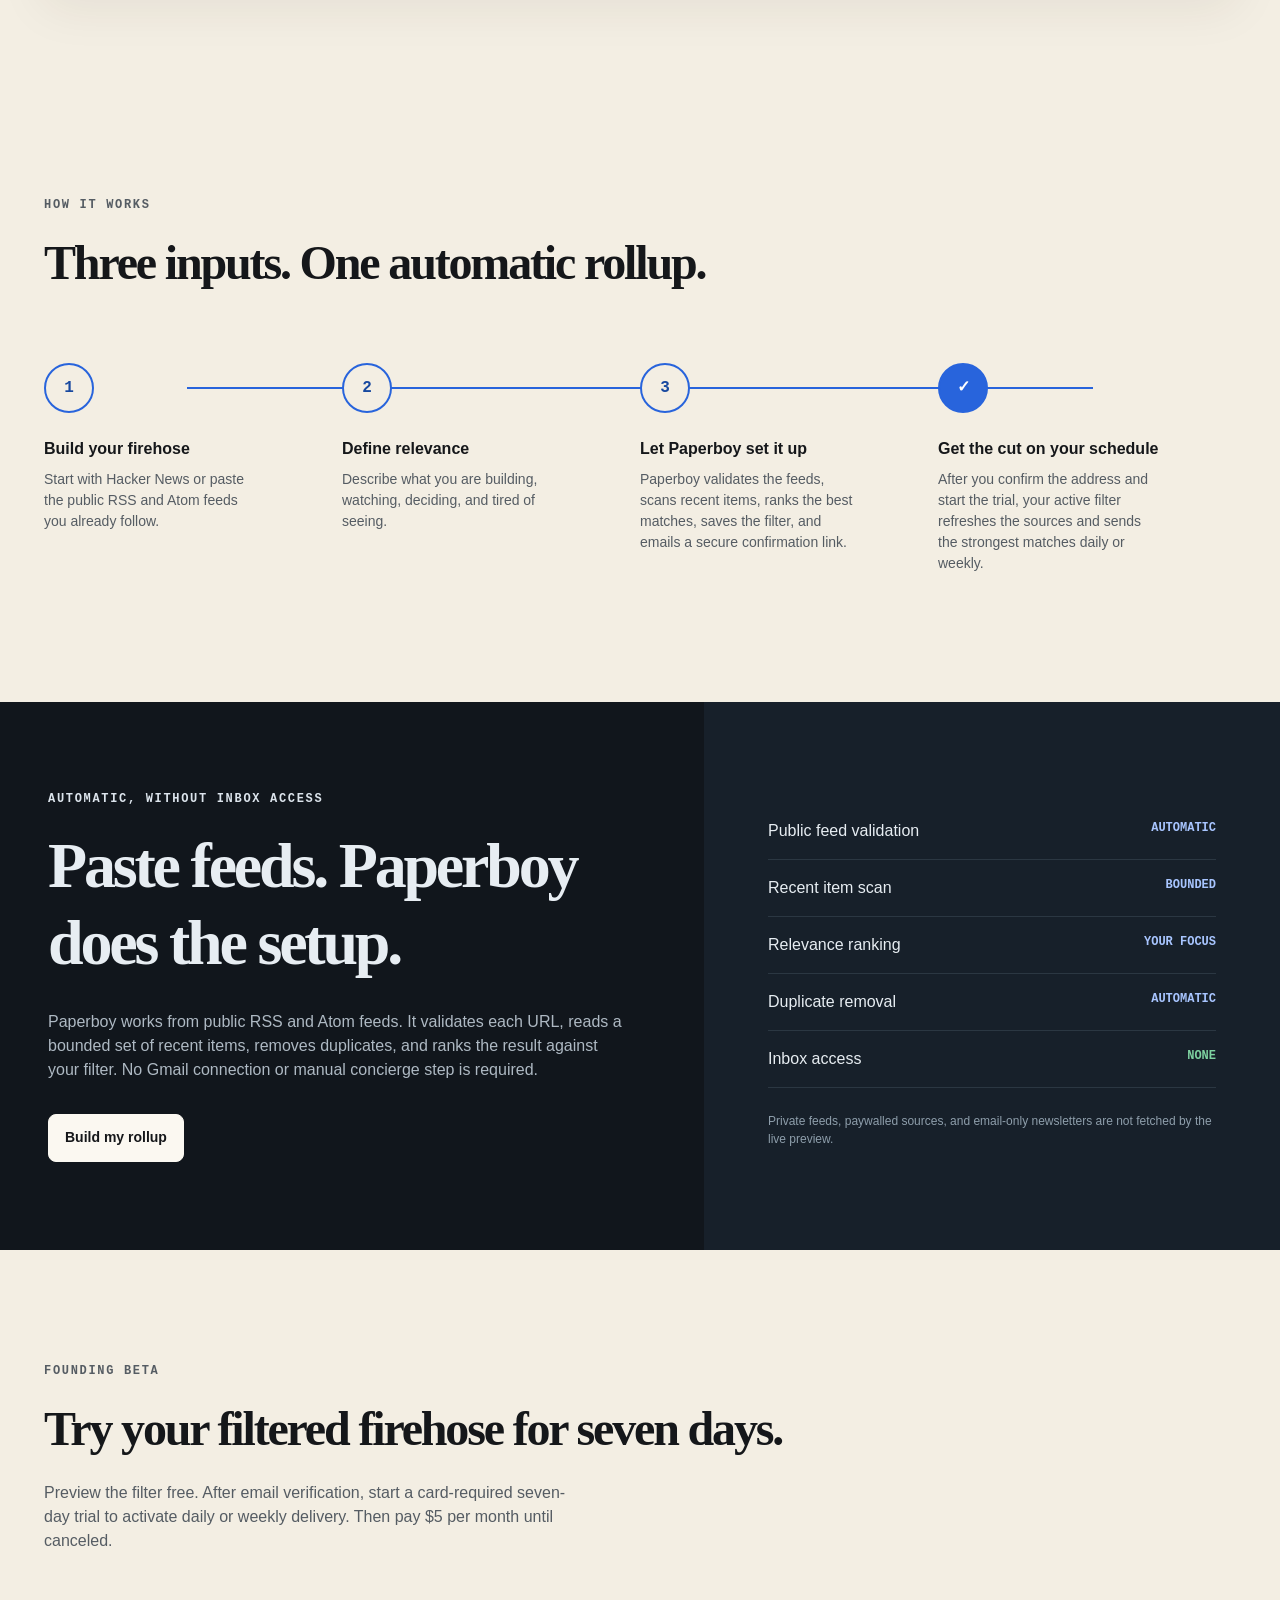
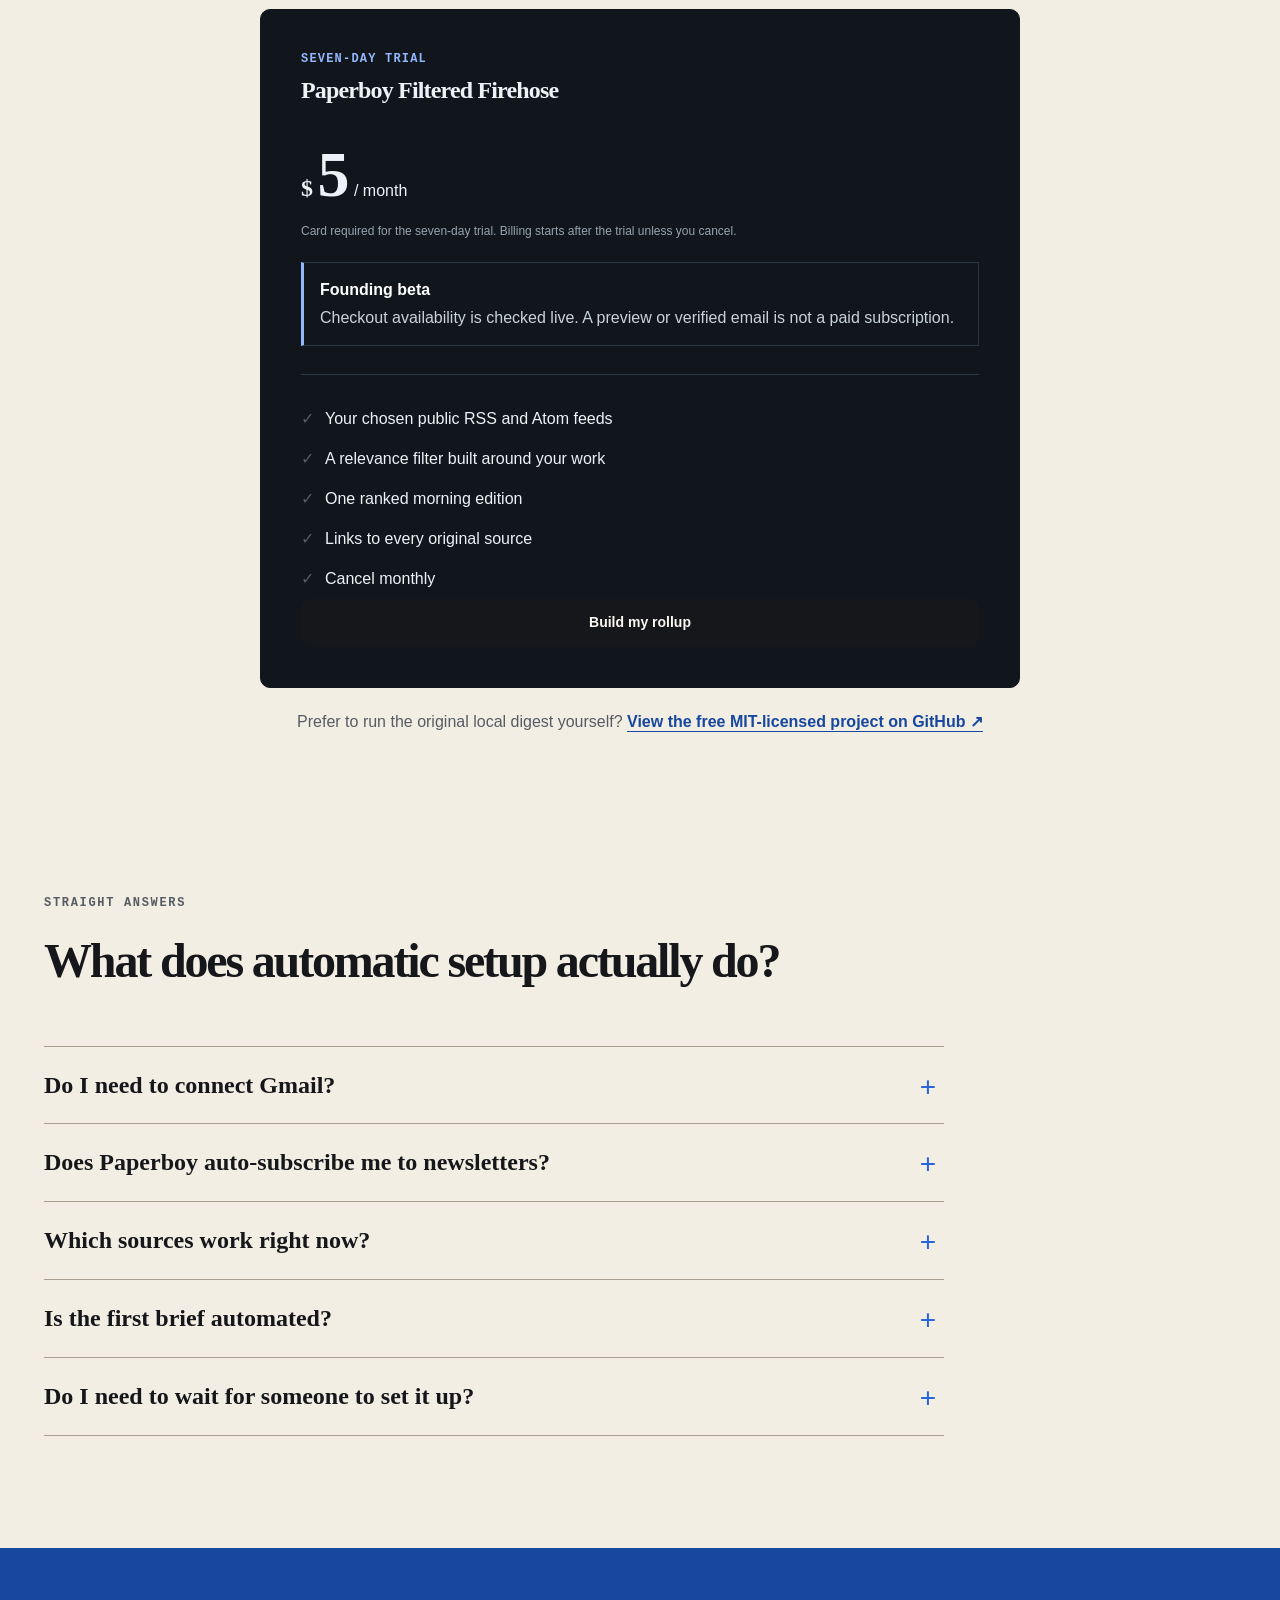
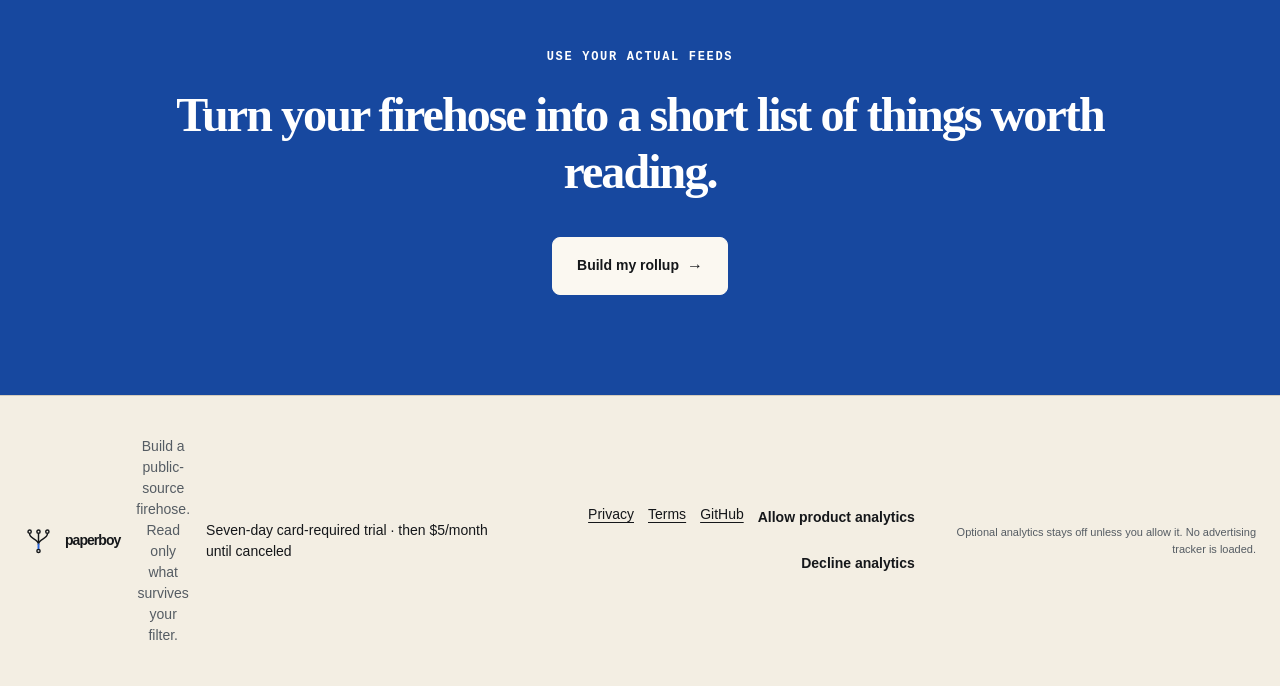
==== commit 6b22211d: "Integrate  daily and weekly Paperboy delivery" ====
--- a/product/index.html
+++ b/product/index.html
@@ -8,9 +8,13 @@
   <meta name="robots" content="index,follow">
   <link rel="canonical" href="https://newpaperboy.com/">
   <meta property="og:type" content="website">
+  <meta property="og:site_name" content="Paperboy">
   <meta property="og:title" content="Paperboy — Build your firehose. Read only what matters.">
   <meta property="og:description" content="Add Hacker News, RSS, research, and public sources once. Paperboy filters them around your work and delivers a ranked, source-linked rollup daily or weekly.">
   <meta property="og:url" content="https://newpaperboy.com/">
+  <meta name="twitter:card" content="summary">
+  <meta name="twitter:title" content="Paperboy — Build your firehose. Read only what matters.">
+  <meta name="twitter:description" content="Preview a ranked, source-linked brief from the public feeds you choose.">
   <title>Paperboy — Your Own Filtered Firehose</title>
   <link rel="stylesheet" href="styles.css">
   <script src="app.js" defer></script>
@@ -18,10 +22,10 @@
 <body>
   <a class="skip-link" href="#main">Skip to content</a>
 
-  <div class="local-banner" role="status">
+  <div class="local-banner" role="status" aria-live="polite">
     <span class="status-dot" aria-hidden="true"></span>
-    <strong>Automatic daily or weekly delivery</strong>
-    <span>Add your feeds once. Confirm your email and start the trial, then choose a daily or weekly rollup.</span>
+    <strong id="launch-status-title">Founding beta</strong>
+    <span id="launch-status-copy">Preview your filter and verify your email. Paid daily or weekly delivery starts only after hosted checkout confirms a trial.</span>
   </div>
 
   <header class="site-header" id="site-header">
@@ -40,7 +44,8 @@
     <nav class="site-nav" aria-label="Primary navigation">
       <a href="#how-it-works">How it works</a>
       <a href="#pricing">Pricing</a>
-      <button class="button button-small" type="button" data-start>Start my rollup</button>
+      <a href="https://github.com/cgallic/paperboy" target="_blank" rel="noreferrer">Open source</a>
+      <button class="button button-small" type="button" data-start>Build my rollup</button>
     </nav>
 
     <button class="menu-button" type="button" aria-expanded="false" aria-controls="mobile-nav">
@@ -50,7 +55,8 @@
     <nav class="mobile-nav" id="mobile-nav" aria-label="Mobile navigation" hidden>
       <a href="#how-it-works">How it works</a>
       <a href="#pricing">Pricing</a>
-      <button class="button" type="button" data-start>Start my rollup</button>
+      <a href="https://github.com/cgallic/paperboy" target="_blank" rel="noreferrer">Open source</a>
+      <button class="button" type="button" data-start>Build my rollup</button>
     </nav>
   </header>
 
@@ -62,7 +68,7 @@
           <h1>Build your firehose. Read only what matters.</h1>
           <p class="hero-lede">Add Hacker News, startup feeds, RSS, research, and other public sources. Paperboy ranks the stream against what you are building—and shows why each item made the cut.</p>
           <div class="hero-actions">
-            <button class="button button-large" type="button" data-start>Start my rollup <span aria-hidden="true">→</span></button>
+            <button class="button button-large" type="button" data-start>Build my rollup <span aria-hidden="true">→</span></button>
             <a class="quiet-link" href="#example">See the filter work <span aria-hidden="true">↓</span></a>
           </div>
           <ul class="trust-line" aria-label="Product boundaries">
@@ -168,7 +174,7 @@
           <p class="eyebrow eyebrow-light">Automatic, without inbox access</p>
           <h2>Paste feeds. Paperboy does the setup.</h2>
           <p>Paperboy works from public RSS and Atom feeds. It validates each URL, reads a bounded set of recent items, removes duplicates, and ranks the result against your filter. No Gmail connection or manual concierge step is required.</p>
-          <button class="button button-paper" type="button" data-start>Start my rollup</button>
+          <button class="button button-paper" type="button" data-start>Build my rollup</button>
         </div>
         <div class="permission-ledger" aria-label="Automatic setup steps">
           <div><span>Public feed validation</span><strong>Automatic</strong></div>
@@ -182,7 +188,7 @@
 
       <section class="section pricing-section" id="pricing">
         <div class="section-heading section-heading-narrow">
-          <p class="eyebrow">Founding offer</p>
+          <p class="eyebrow">Founding beta</p>
           <h2>Try your filtered firehose for seven days.</h2>
           <p>Preview the filter free. After email verification, start a card-required seven-day trial to activate daily or weekly delivery. Then pay $5 per month until canceled.</p>
         </div>
@@ -193,6 +199,10 @@
               <h3>Paperboy Filtered Firehose</h3>
               <p class="price"><span>$</span>5 <small>/ month</small></p>
               <p class="hypothesis">Card required for the seven-day trial. Billing starts after the trial unless you cancel.</p>
+              <div class="validation-offer" id="checkout-availability-note" role="status" aria-live="polite">
+                <strong>Founding beta</strong>
+                <span>Checkout availability is checked live. A preview or verified email is not a paid subscription.</span>
+              </div>
               <ul>
                 <li>Your chosen public RSS and Atom feeds</li>
                 <li>A relevance filter built around your work</li>
@@ -201,9 +211,10 @@
                 <li>Cancel monthly</li>
               </ul>
             </div>
-            <button class="button button-wide" type="button" data-start>Start my rollup</button>
+            <button class="button button-wide" type="button" data-start>Build my rollup</button>
           </article>
         </div>
+        <p class="self-hosted-note">Prefer to run the original local digest yourself? <a href="https://github.com/cgallic/paperboy" target="_blank" rel="noreferrer">View the free MIT-licensed project on GitHub <span aria-hidden="true">↗</span></a></p>
       </section>
 
       <section class="section faq-section">
@@ -238,7 +249,7 @@
       <section class="final-cta">
         <p class="eyebrow eyebrow-light">Use your actual feeds</p>
         <h2>Turn your firehose into a short list of things worth reading.</h2>
-        <button class="button button-paper button-large" type="button" data-start>Start my rollup <span aria-hidden="true">→</span></button>
+        <button class="button button-paper button-large" type="button" data-start>Build my rollup <span aria-hidden="true">→</span></button>
       </section>
     </section>
 
@@ -311,7 +322,7 @@
               <span>I agree to receive the Paperboy brief and service emails. I can unsubscribe at any time. See the <a href="/privacy/">privacy notice</a>.</span>
             </label>
             <span class="form-error" id="intake-error" role="alert"></span>
-            <button class="button button-wide" type="submit" id="subscription-submit">Start my rollup</button>
+            <button class="button button-wide" type="submit" id="subscription-submit">Build my rollup</button>
           </form>
           <div class="confirmation-panel" id="confirmation-panel" hidden>
             <p class="eyebrow">Confirm your email</p>
@@ -705,6 +716,7 @@
       <nav class="footer-links" aria-label="Legal and privacy">
         <a href="/privacy/">Privacy</a>
         <a href="/terms/">Terms</a>
+        <a href="https://github.com/cgallic/paperboy" target="_blank" rel="noreferrer">GitHub</a>
         <button class="text-button" id="allow-analytics" type="button">Allow product analytics</button>
         <button class="text-button" id="decline-analytics" type="button">Decline analytics</button>
       </nav>
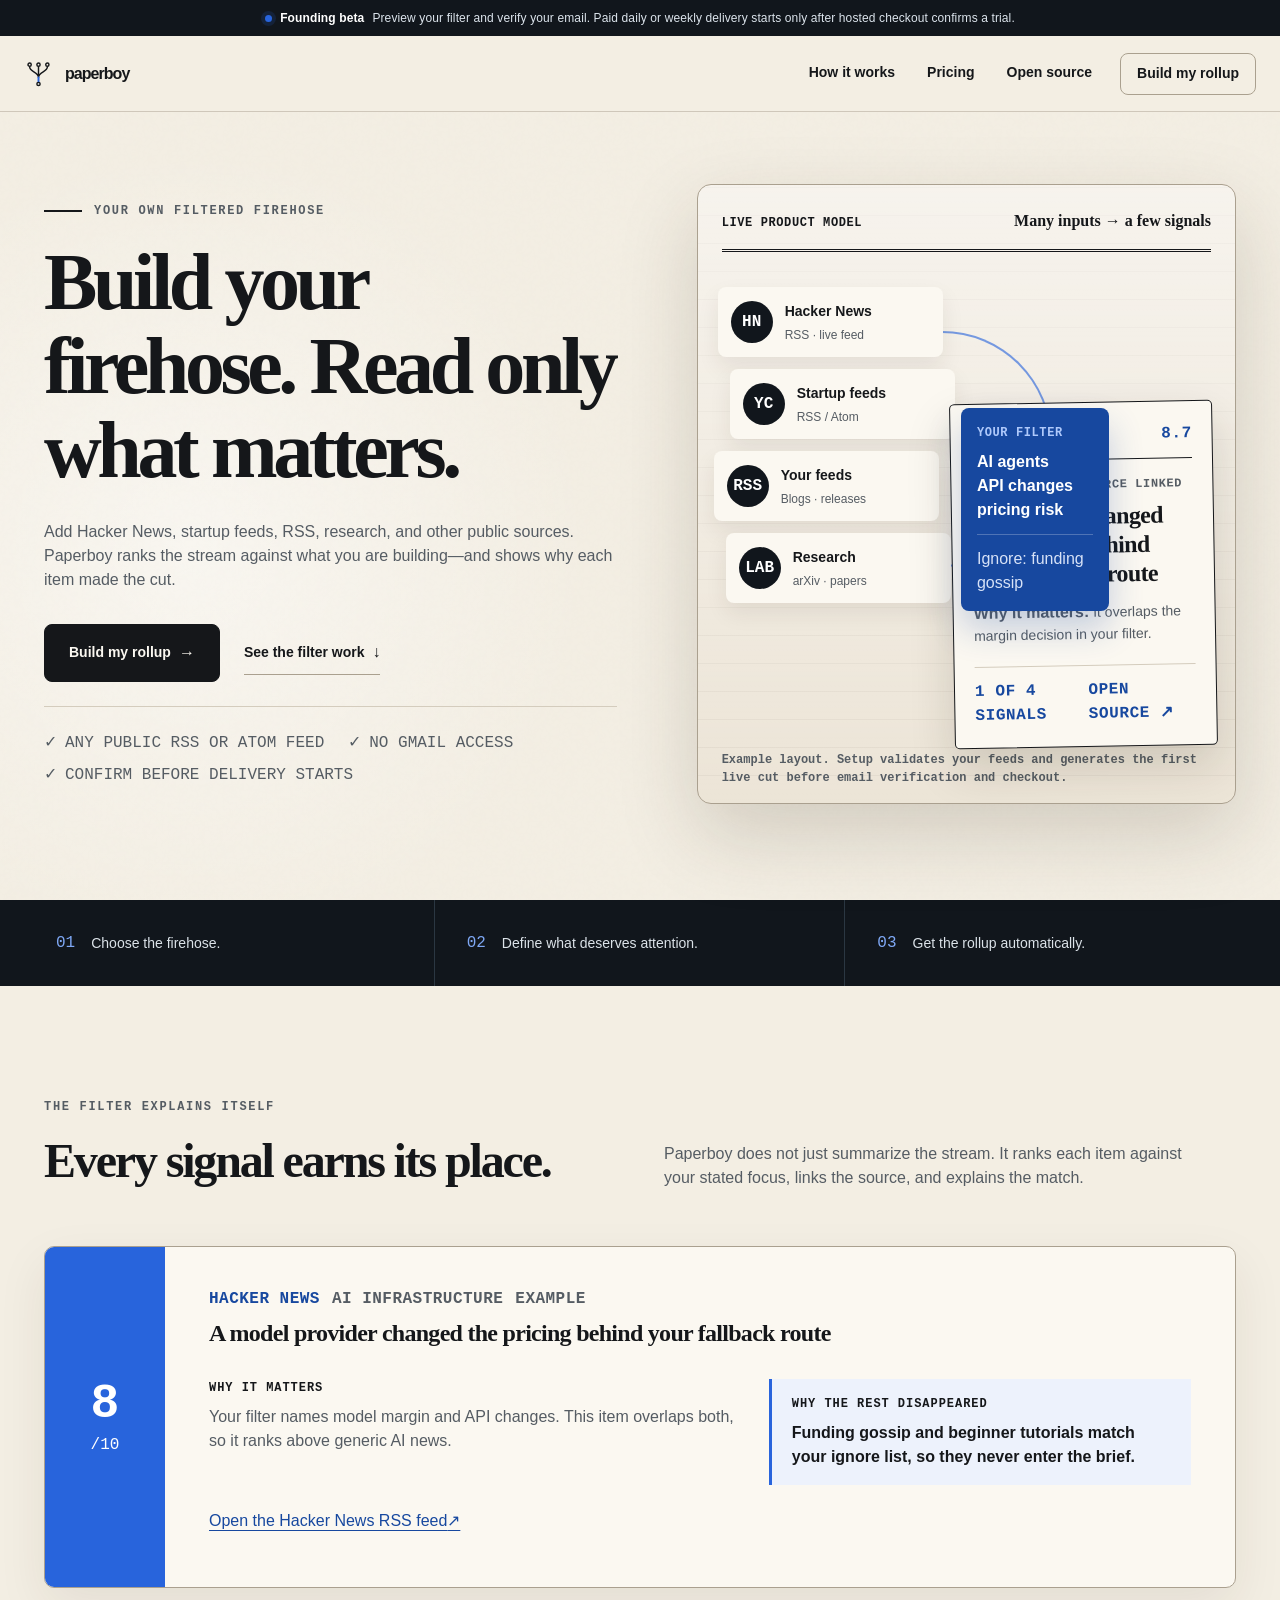
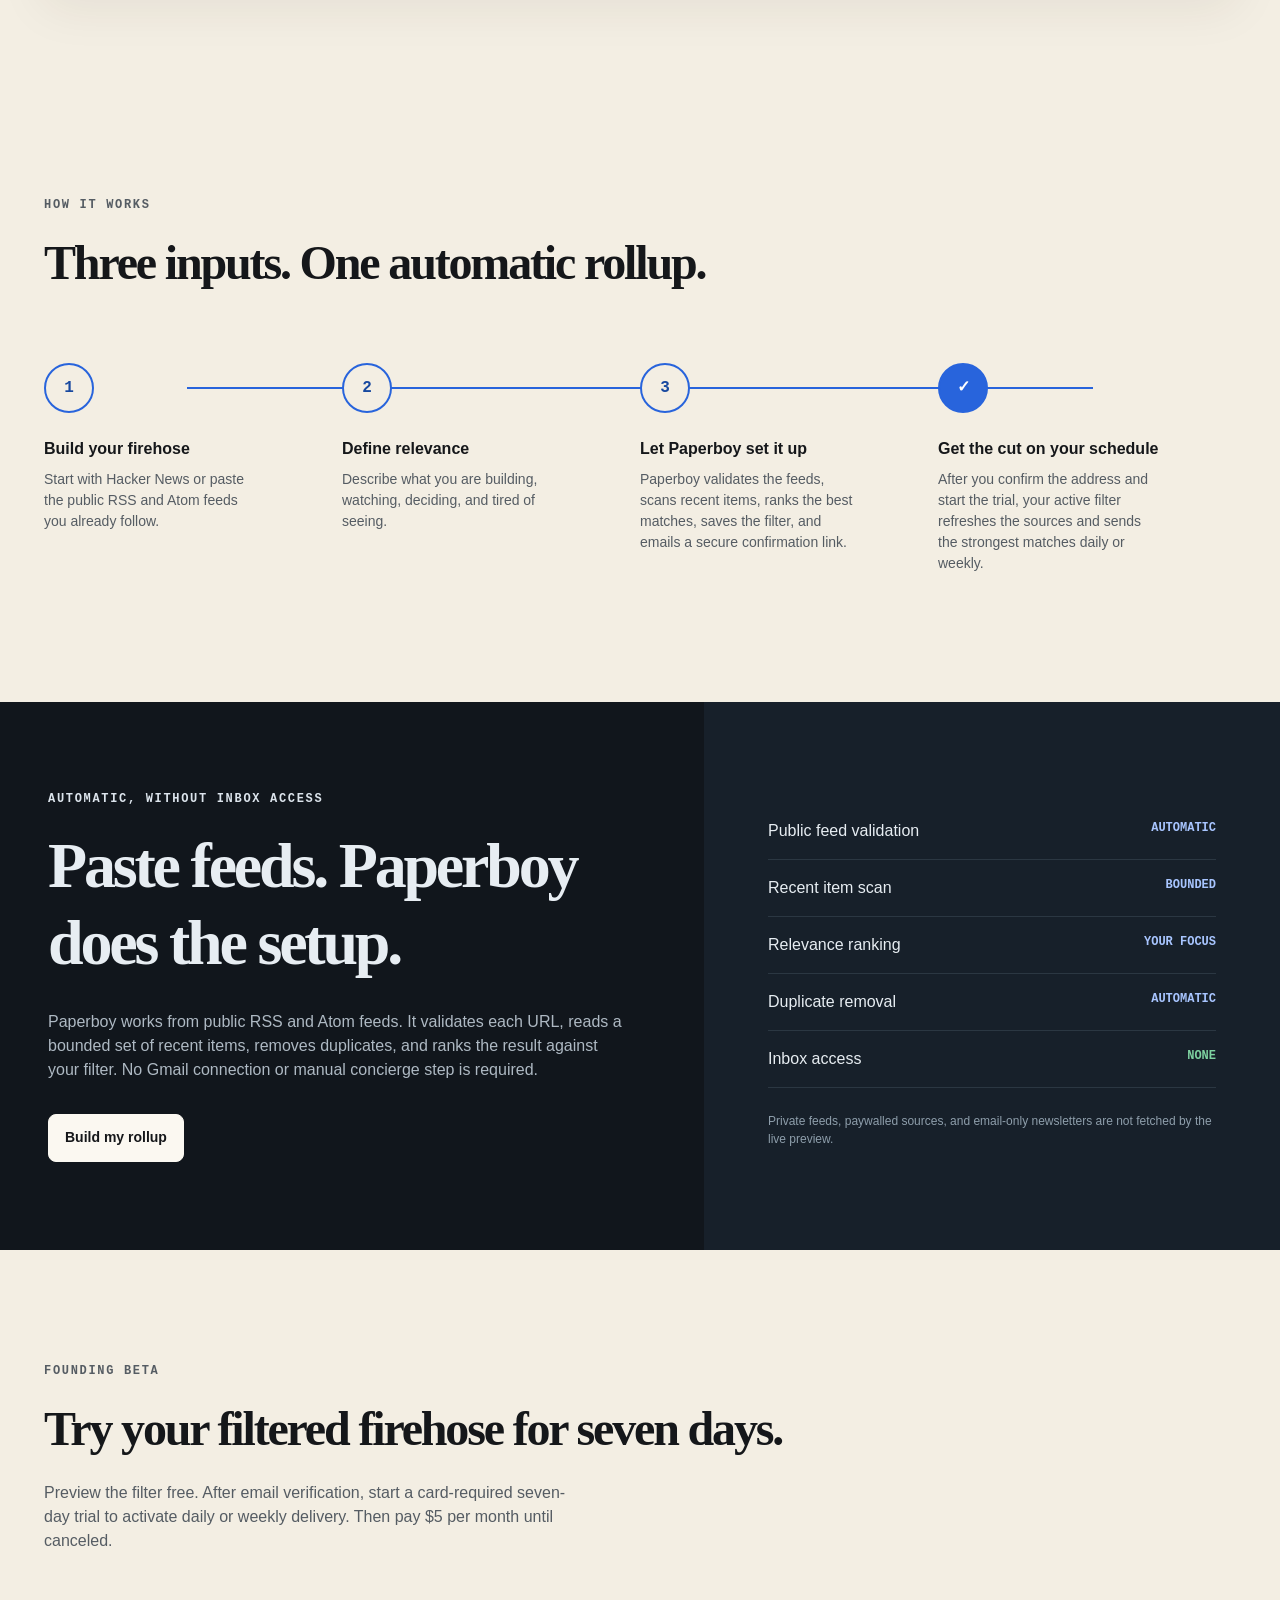
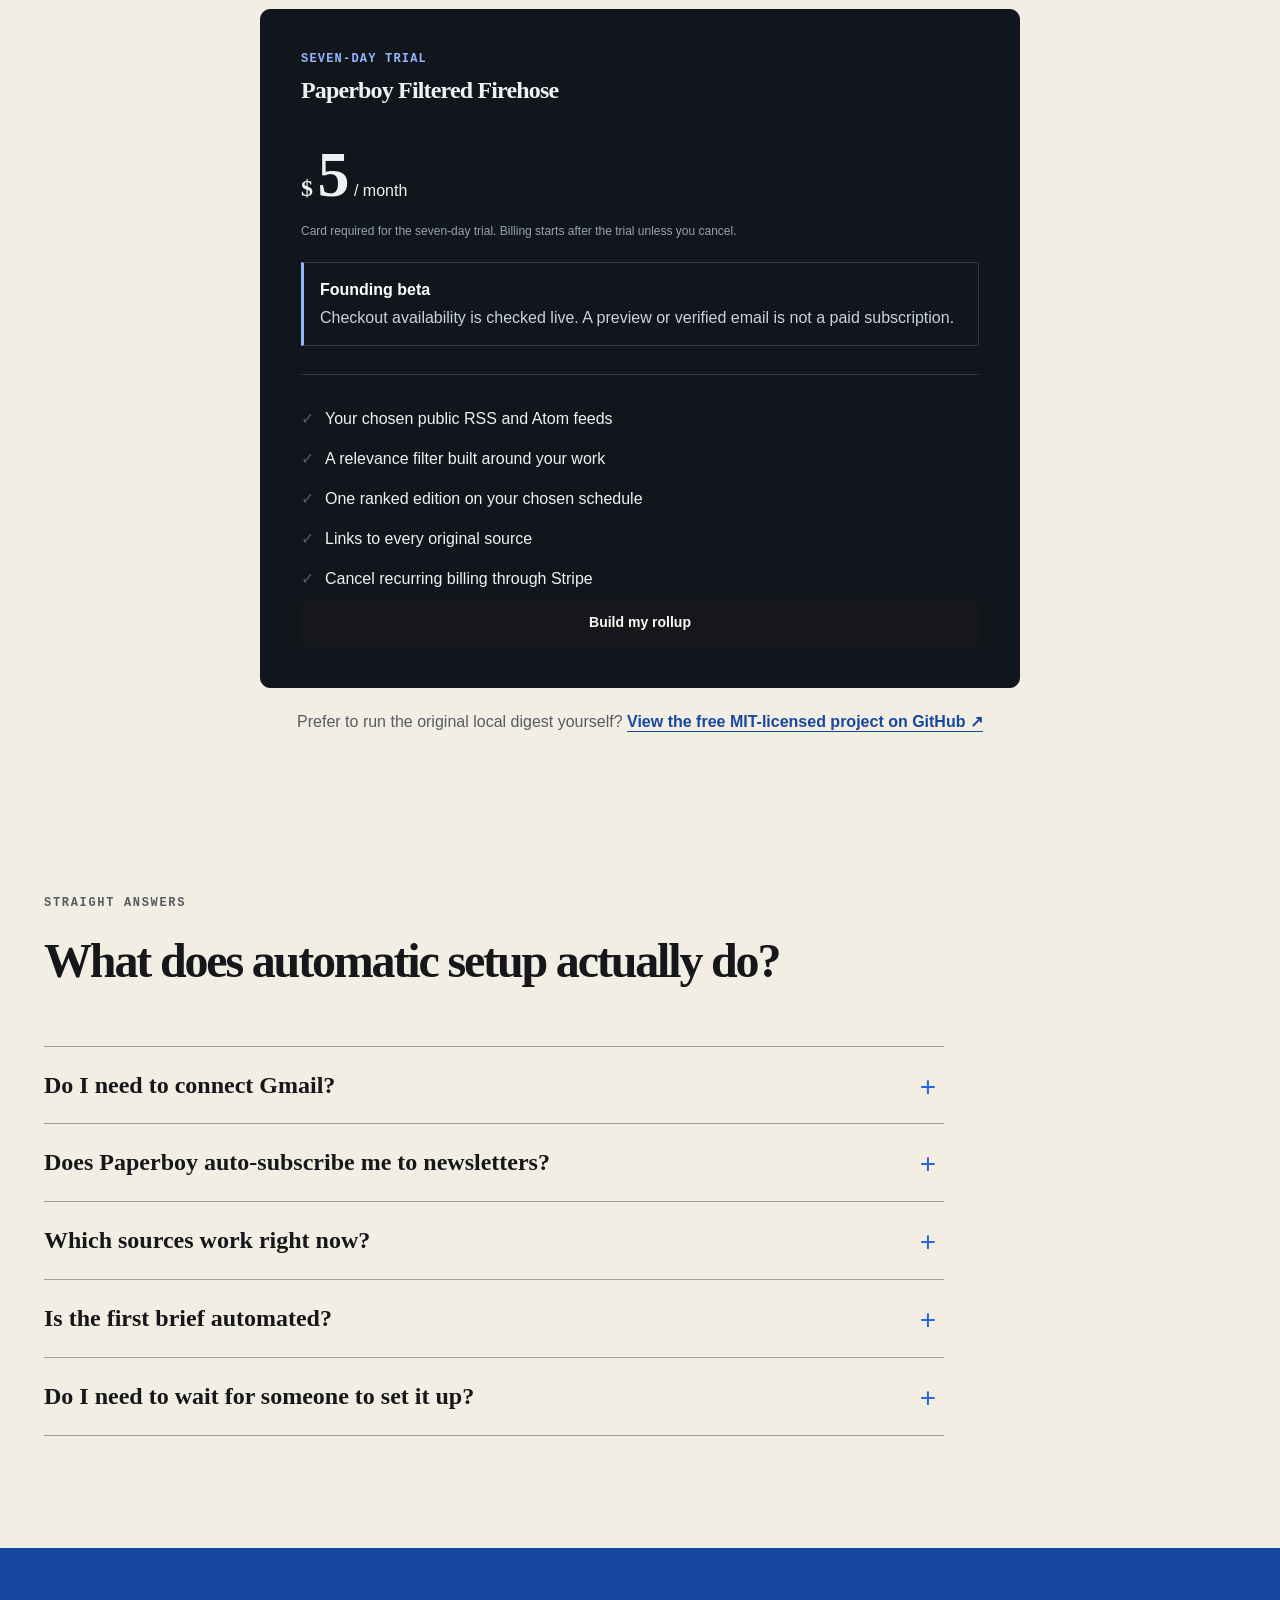
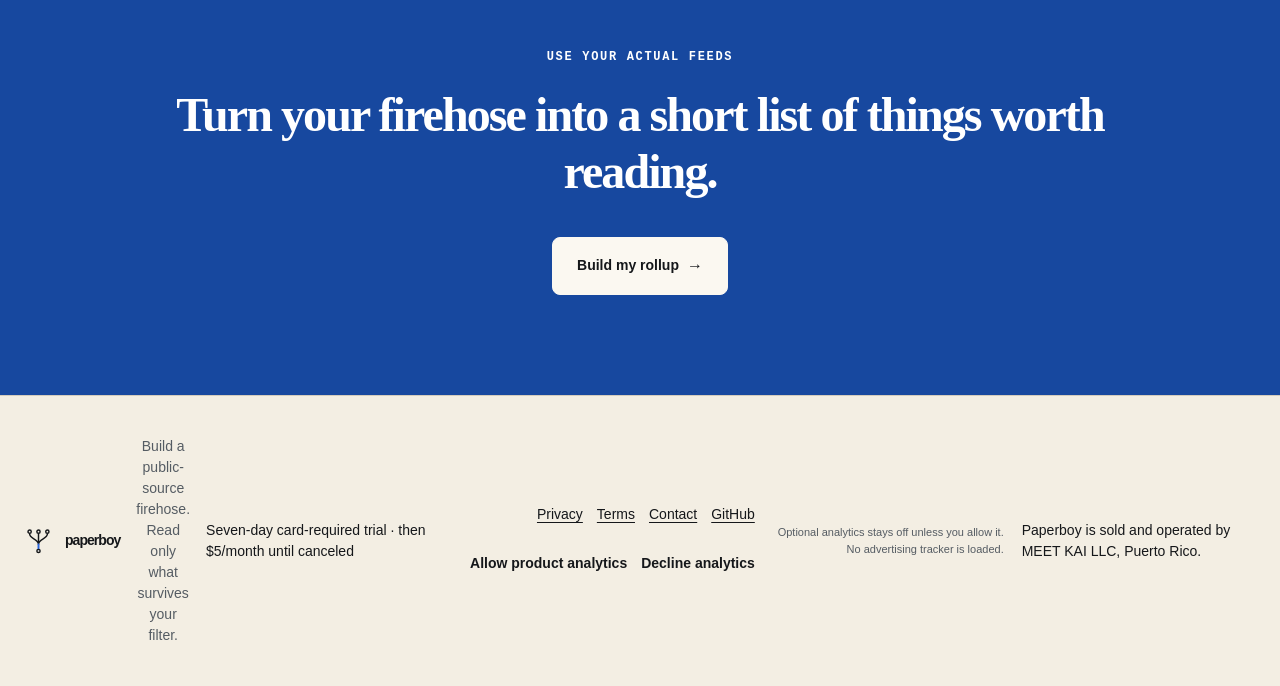
==== commit ae8114b0: "Harden Paperboy billing and customer controls" ====
--- a/product/index.html
+++ b/product/index.html
@@ -206,9 +206,9 @@
               <ul>
                 <li>Your chosen public RSS and Atom feeds</li>
                 <li>A relevance filter built around your work</li>
-                <li>One ranked morning edition</li>
+                <li>One ranked edition on your chosen schedule</li>
                 <li>Links to every original source</li>
-                <li>Cancel monthly</li>
+                <li>Cancel recurring billing through Stripe</li>
               </ul>
             </div>
             <button class="button button-wide" type="button" data-start>Build my rollup</button>
@@ -341,18 +341,23 @@
               <div><span>Payment</span><strong id="subscription-payment">Checkout required</strong></div>
             </div>
             <div class="management-summary" id="management-summary" hidden></div>
+            <div class="subscription-actions" id="edition-analytics-actions" aria-label="Edition analytics preference" hidden>
+              <span id="edition-analytics-note">Edition open and source-link analytics are off.</span>
+              <button class="text-button" id="allow-edition-analytics" type="button">Allow edition analytics</button>
+              <button class="text-button" id="decline-edition-analytics" type="button">Turn off edition analytics</button>
+            </div>
             <div id="preview-results" hidden>
               <div class="preview-summary" id="preview-summary" aria-live="polite"></div>
               <div class="live-preview-list" id="live-preview-list"></div>
             </div>
             <nav class="subscription-actions" id="subscription-actions" aria-label="Manage rollup" hidden>
               <button class="button button-outline" id="manage-subscription" type="button">Refresh subscription status</button>
-              <button class="button" id="start-checkout" type="button" hidden>Continue to founding checkout</button>
+              <button class="button" id="start-checkout" type="button" hidden>Continue to secure checkout</button>
               <button class="button button-outline" id="manage-billing" type="button" hidden>Manage billing</button>
-              <button class="text-button" id="unsubscribe-subscription" type="button">Unsubscribe</button>
+              <button class="text-button" id="unsubscribe-subscription" type="button">Stop delivery only</button>
             </nav>
             <p class="billing-fallback" id="billing-fallback" role="status" hidden></p>
-            <button class="text-button button-wide" type="button" id="change-email">Change the filter</button>
+            <button class="text-button button-wide" type="button" id="change-email">Start over with another email</button>
           </div>
         </div>
       </div>
@@ -567,7 +572,7 @@
             <p class="price-label">Plan summary</p>
             <h2>Paperboy Rollup</h2>
             <p class="price"><span>$</span>5 <small>/ month</small></p>
-            <p class="hypothesis">The founding price is $5/month after a card-required seven-day trial. The live flow repeats these terms before checkout.</p>
+            <p class="hypothesis">The price is $5/month after a card-required seven-day trial. The live flow repeats these terms before checkout.</p>
             <dl>
               <div><dt>Repositories</dt><dd id="checkout-repo-count">0 selected</dd></div>
               <div><dt>Delivery</dt><dd id="checkout-delivery">Not set</dd></div>
@@ -716,11 +721,13 @@
       <nav class="footer-links" aria-label="Legal and privacy">
         <a href="/privacy/">Privacy</a>
         <a href="/terms/">Terms</a>
+        <a href="mailto:paperboy@kaibuilds.com">Contact</a>
         <a href="https://github.com/cgallic/paperboy" target="_blank" rel="noreferrer">GitHub</a>
         <button class="text-button" id="allow-analytics" type="button">Allow product analytics</button>
         <button class="text-button" id="decline-analytics" type="button">Decline analytics</button>
       </nav>
       <small id="analytics-note">Optional analytics stays off unless you allow it. No advertising tracker is loaded.</small>
+      <small>Paperboy is sold and operated by MEET KAI LLC, Puerto Rico.</small>
     </div>
   </footer>
 
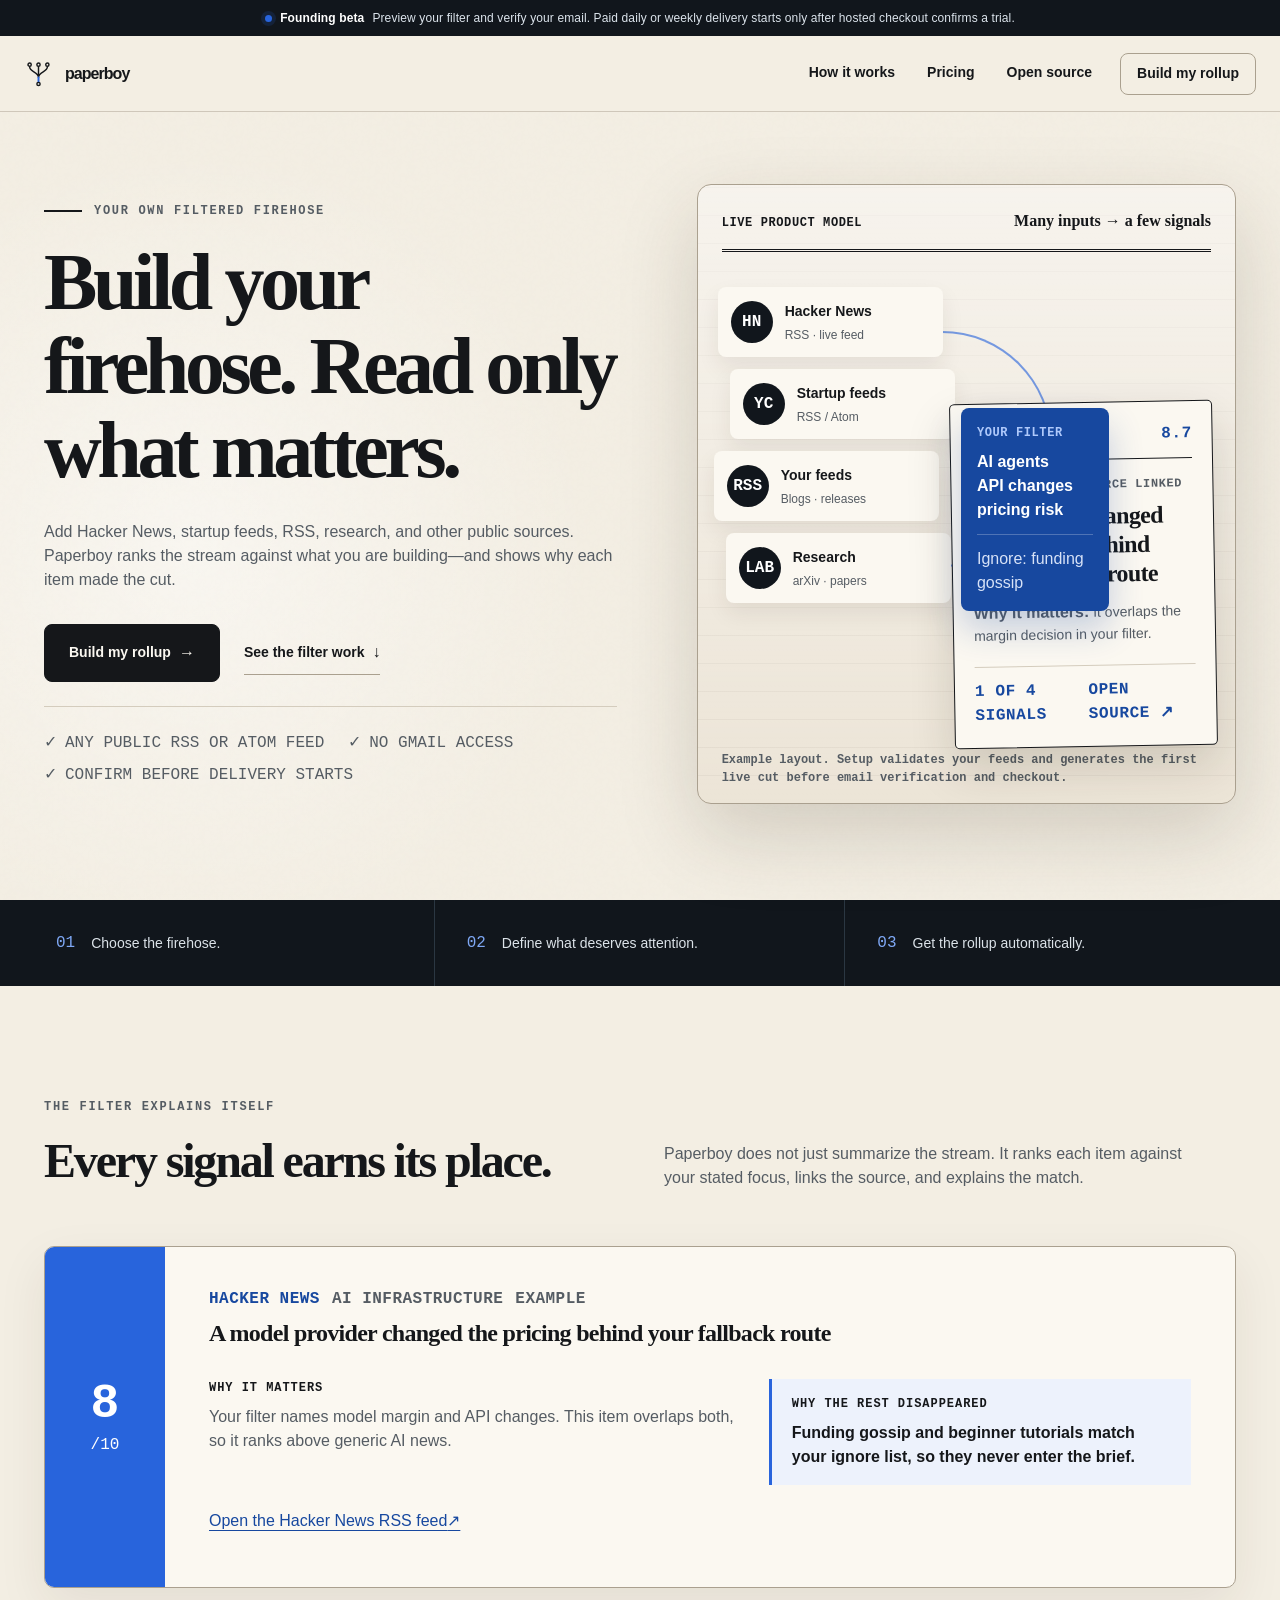
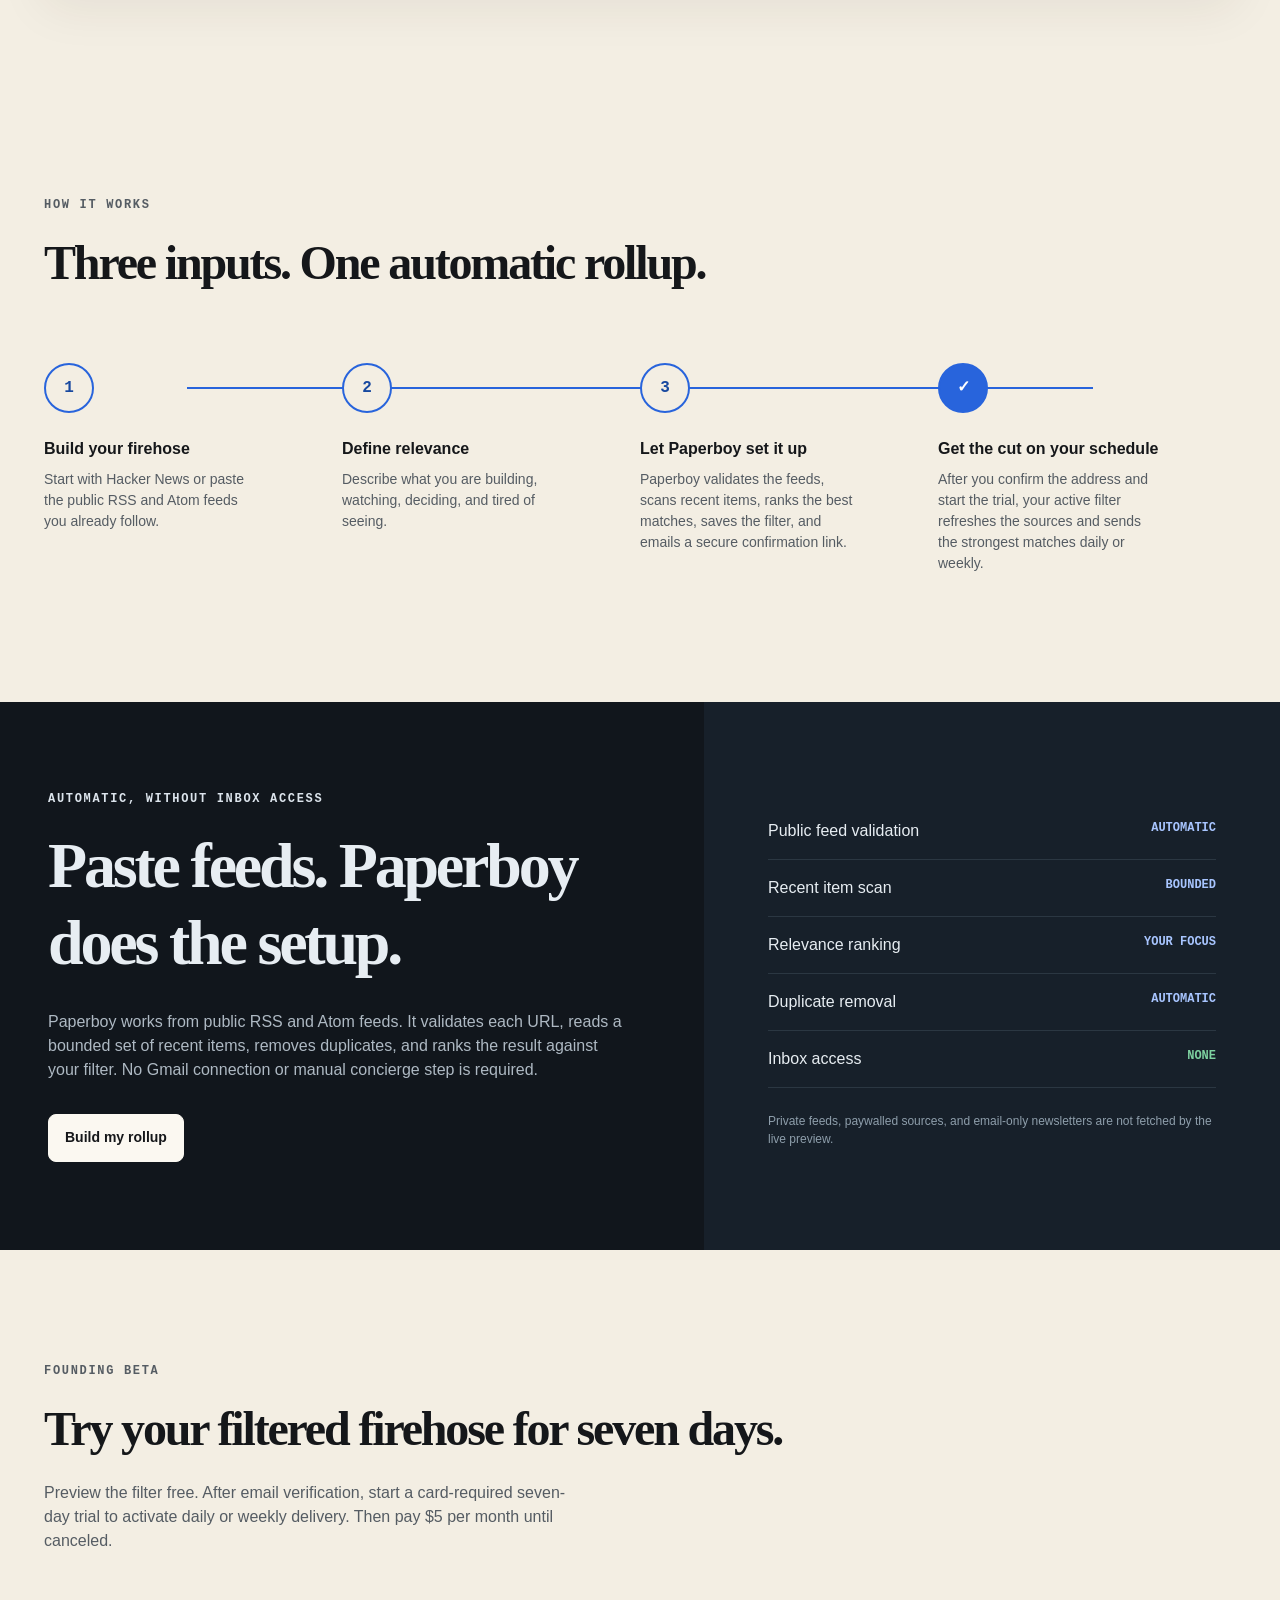
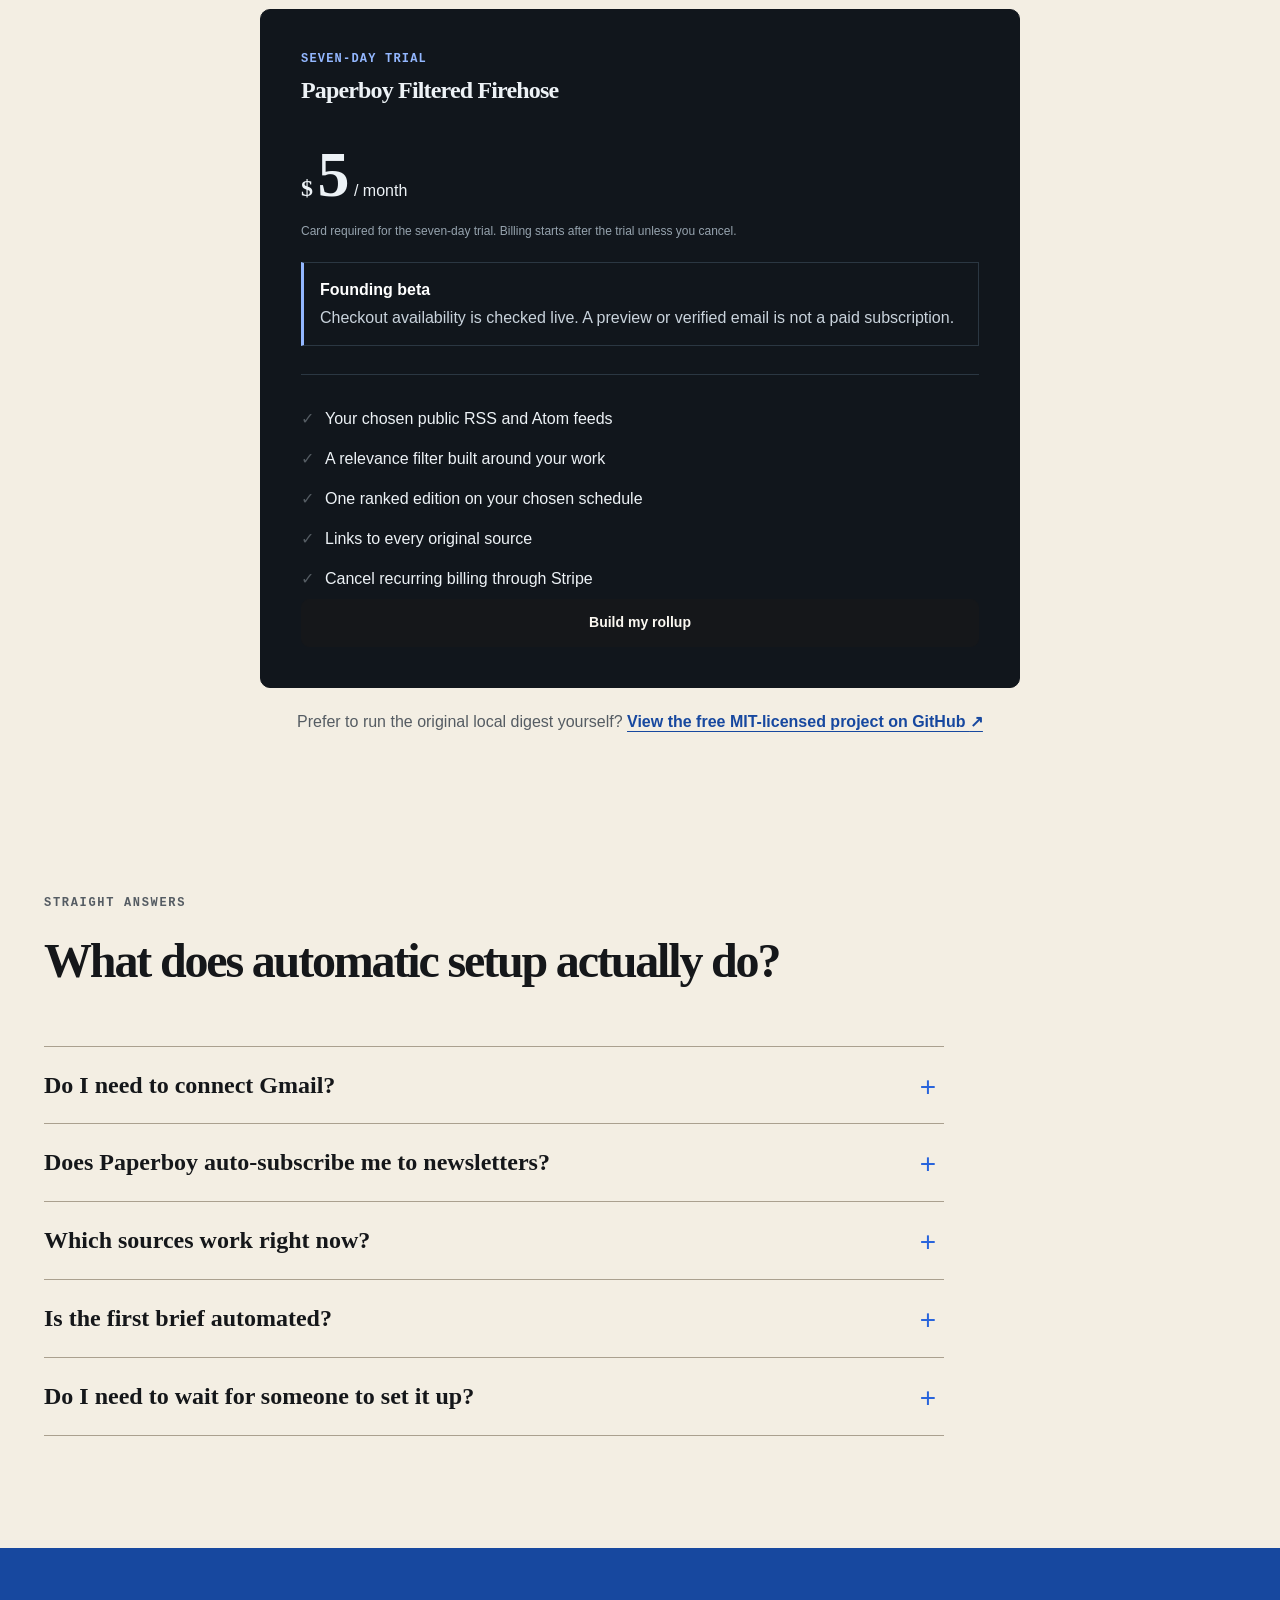
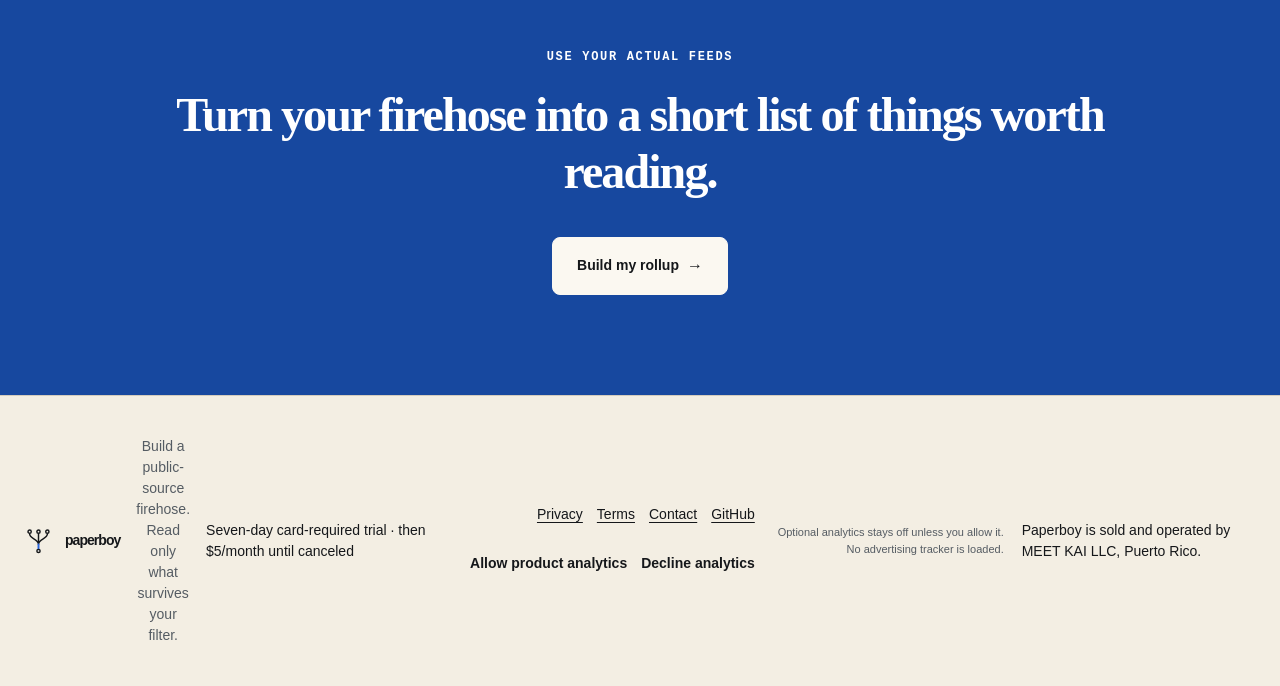
==== commit e825b621: "sync: pull live production changes into repo for product/ Live prod-77 copy had diverged from the re" ====
--- a/product/index.html
+++ b/product/index.html
@@ -9,15 +9,22 @@
   <link rel="canonical" href="https://newpaperboy.com/">
   <meta property="og:type" content="website">
   <meta property="og:site_name" content="Paperboy">
-  <meta property="og:title" content="Paperboy — Build your firehose. Read only what matters.">
-  <meta property="og:description" content="Add Hacker News, RSS, research, and public sources once. Paperboy filters them around your work and delivers a ranked, source-linked rollup daily or weekly.">
+  <meta property="og:title" content="Paperboy — Your Own Filtered Firehose">
+  <meta property="og:description" content="Build a daily or weekly rollup from Hacker News, RSS, research, and public sources. Paperboy filters the firehose around what matters to you and delivers the cut automatically.">
   <meta property="og:url" content="https://newpaperboy.com/">
   <meta name="twitter:card" content="summary">
   <meta name="twitter:title" content="Paperboy — Build your firehose. Read only what matters.">
   <meta name="twitter:description" content="Preview a ranked, source-linked brief from the public feeds you choose.">
   <title>Paperboy — Your Own Filtered Firehose</title>
+  <link rel="icon" href="/favicon.svg">
   <link rel="stylesheet" href="styles.css">
   <script src="app.js" defer></script>
+<script async src="https://www.googletagmanager.com/gtag/js?id=G-MBMJNN0PPH"></script>
+<script>window.dataLayer=window.dataLayer||[];function gtag(){dataLayer.push(arguments);}gtag("js",new Date());gtag("config","G-MBMJNN0PPH");</script>
+  <meta property="og:image" content="https://newpaperboy.com/og.svg">
+  <link rel="alternate" type="text/plain" href="/llms.txt" title="LLM summary">
+  <link rel="alternate" type="text/markdown" href="/index.md" title="Markdown mirror">
+  <script type="application/ld+json">{"@context":"https://schema.org","@graph":[{"@type":"WebPage","name":"Paperboy — Your Own Filtered Firehose","description":"Build a daily or weekly rollup from Hacker News, RSS, research, and public sources. Paperboy filters the firehose around what matters to you and delivers the cut automatically.","url":"https://newpaperboy.com/"},{"@type":"FAQPage","mainEntity":[{"@type":"Question","name":"Do I need to connect Gmail?","acceptedAnswer":{"@type":"Answer","text":"No. Paste public RSS or Atom feed URLs. Paperboy reads only those URLs."}},{"@type":"Question","name":"Does Paperboy auto-subscribe me to newsletters?","acceptedAnswer":{"@type":"Answer","text":"No. Many newsletters require email confirmation or expose no public feed. Use a public newsletter archive/feed when available; email-only ingestion is not part of the live preview."}},{"@type":"Question","name":"Which sources work right now?","acceptedAnswer":{"@type":"Answer","text":"Public RSS and Atom feeds, including Hacker News and many blogs, release feeds, and research feeds."}},{"@type":"Question","name":"Is the first brief automated?","acceptedAnswer":{"@type":"Answer","text":"Yes. Paperboy validates the feeds, scans recent items, removes duplicates, and ranks them against your filter. Delivery starts only after email confirmation and hosted trial checkout."}},{"@type":"Question","name":"Do I need to wait for someone to set it up?","acceptedAnswer":{"@type":"Answer","text":"No. Paperboy validates and saves the filter automatically, then asks you to confirm the email address. No operator needs to approve it."}}]}]}</script>
 </head>
 <body>
   <a class="skip-link" href="#main">Skip to content</a>
@@ -264,7 +271,7 @@
             <strong>No human setup</strong>
             <span>Paperboy validates and saves your public feeds automatically. Confirm your email, then start the hosted trial checkout to turn on delivery. It does not connect to an inbox.</span>
           </div>
-          <form id="magic-link-form" novalidate>
+          <form data-primary-conversion="true" id="magic-link-form" novalidate>
             <div class="field">
               <label for="signin-email">Email address</label>
               <input id="signin-email" name="email" type="email" autocomplete="email" placeholder="you@example.com" required aria-describedby="email-help email-error">
@@ -748,5 +755,8 @@
   <noscript>
     <div class="noscript">Paperboy needs JavaScript to validate and save your filter, confirm your email, and open secure checkout. No Gmail or GitHub connection is made.</div>
   </noscript>
+<script id="agentic-attribution-contract">
+(function(){var keys=["ref","utm_source","utm_medium","utm_campaign","utm_term","utm_content","gclid","fbclid"],q=new URLSearchParams(location.search),v={};keys.forEach(function(k){var x=q.get(k);if(x)v[k]=x;});document.querySelectorAll("form").forEach(function(f){keys.forEach(function(k){if(!v[k])return;var i=f.querySelector('input[name="'+k+'"]');if(!i){i=document.createElement("input");i.type="hidden";i.name=k;f.appendChild(i);}i.value=v[k];});});document.querySelectorAll("a[href]").forEach(function(a){var h=a.getAttribute("href")||"";if(!h||h[0]==="#"||h.indexOf("mailto:")===0||h.indexOf("tel:")===0)return;try{var u=new URL(h,location.href);keys.forEach(function(k){if(v[k]&&!u.searchParams.has(k))u.searchParams.set(k,v[k]);});a.href=u.toString();}catch(e){}});})();
+</script>
 </body>
 </html>
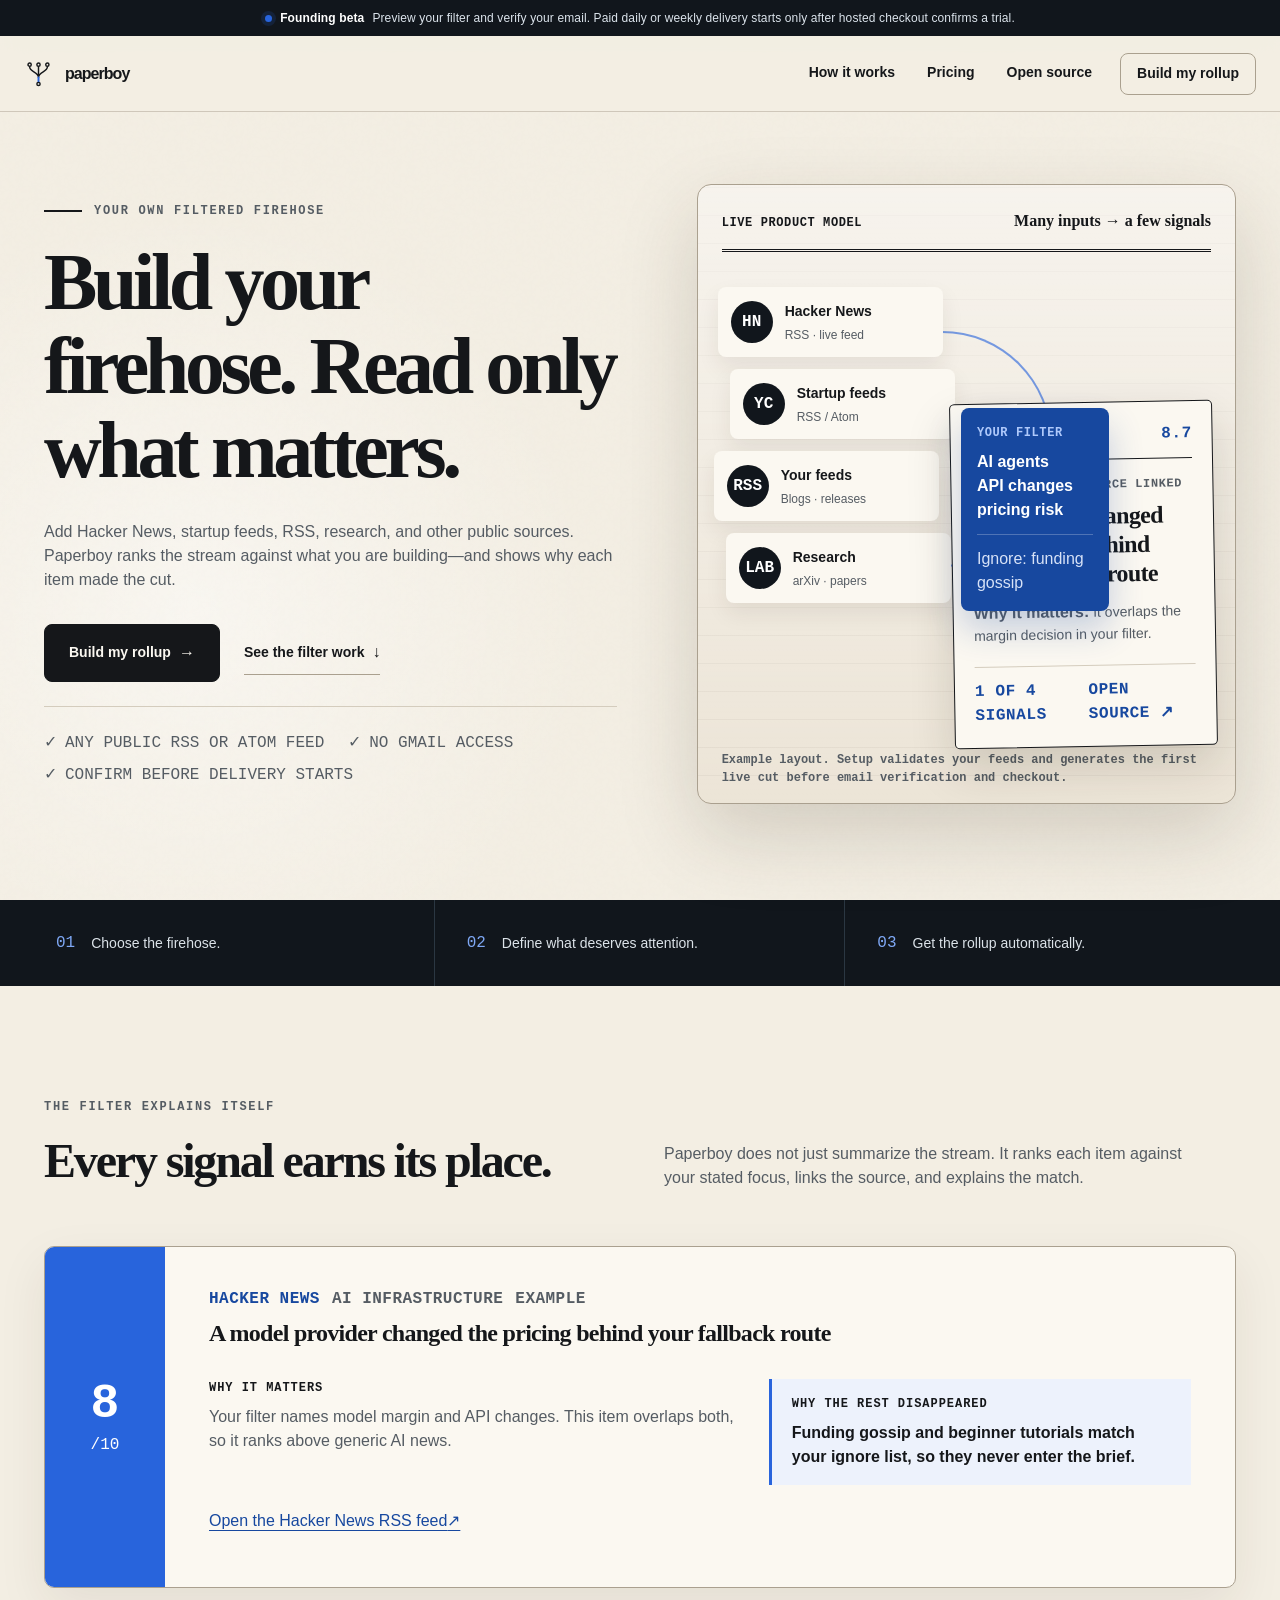
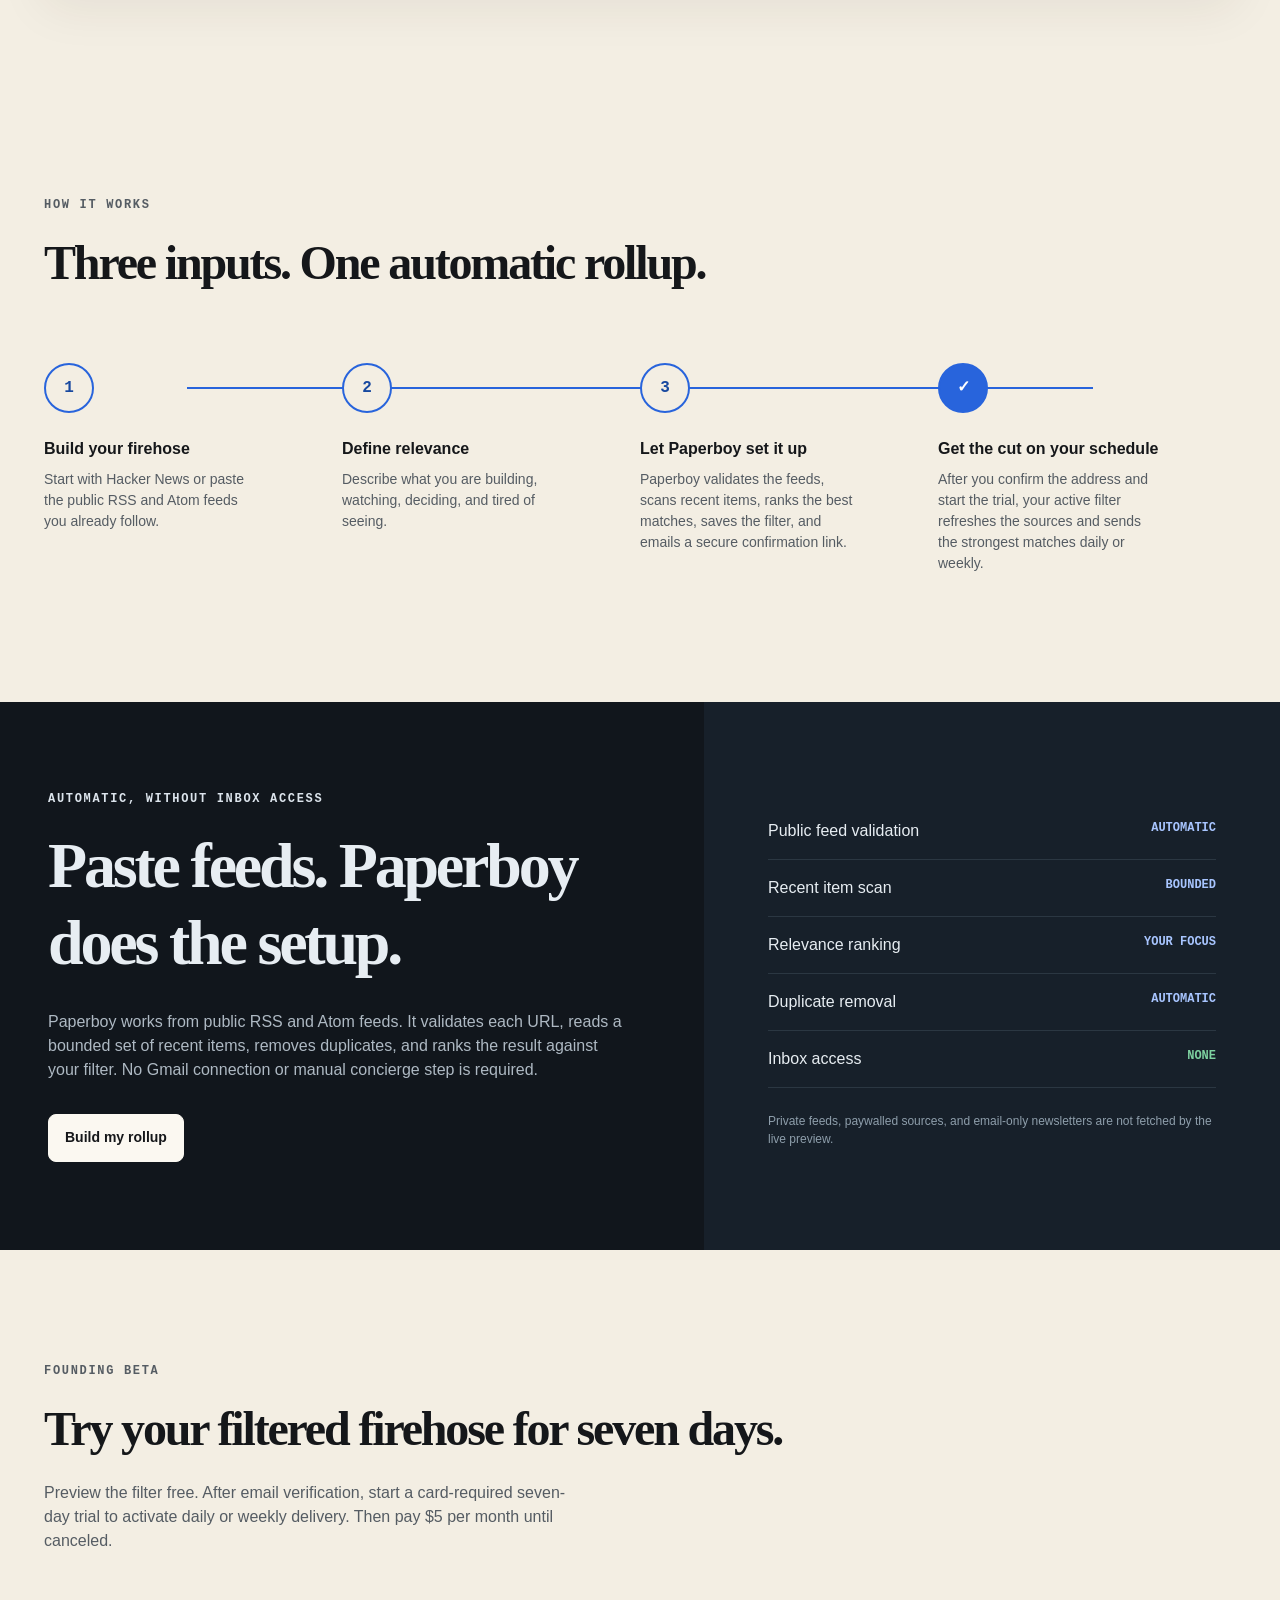
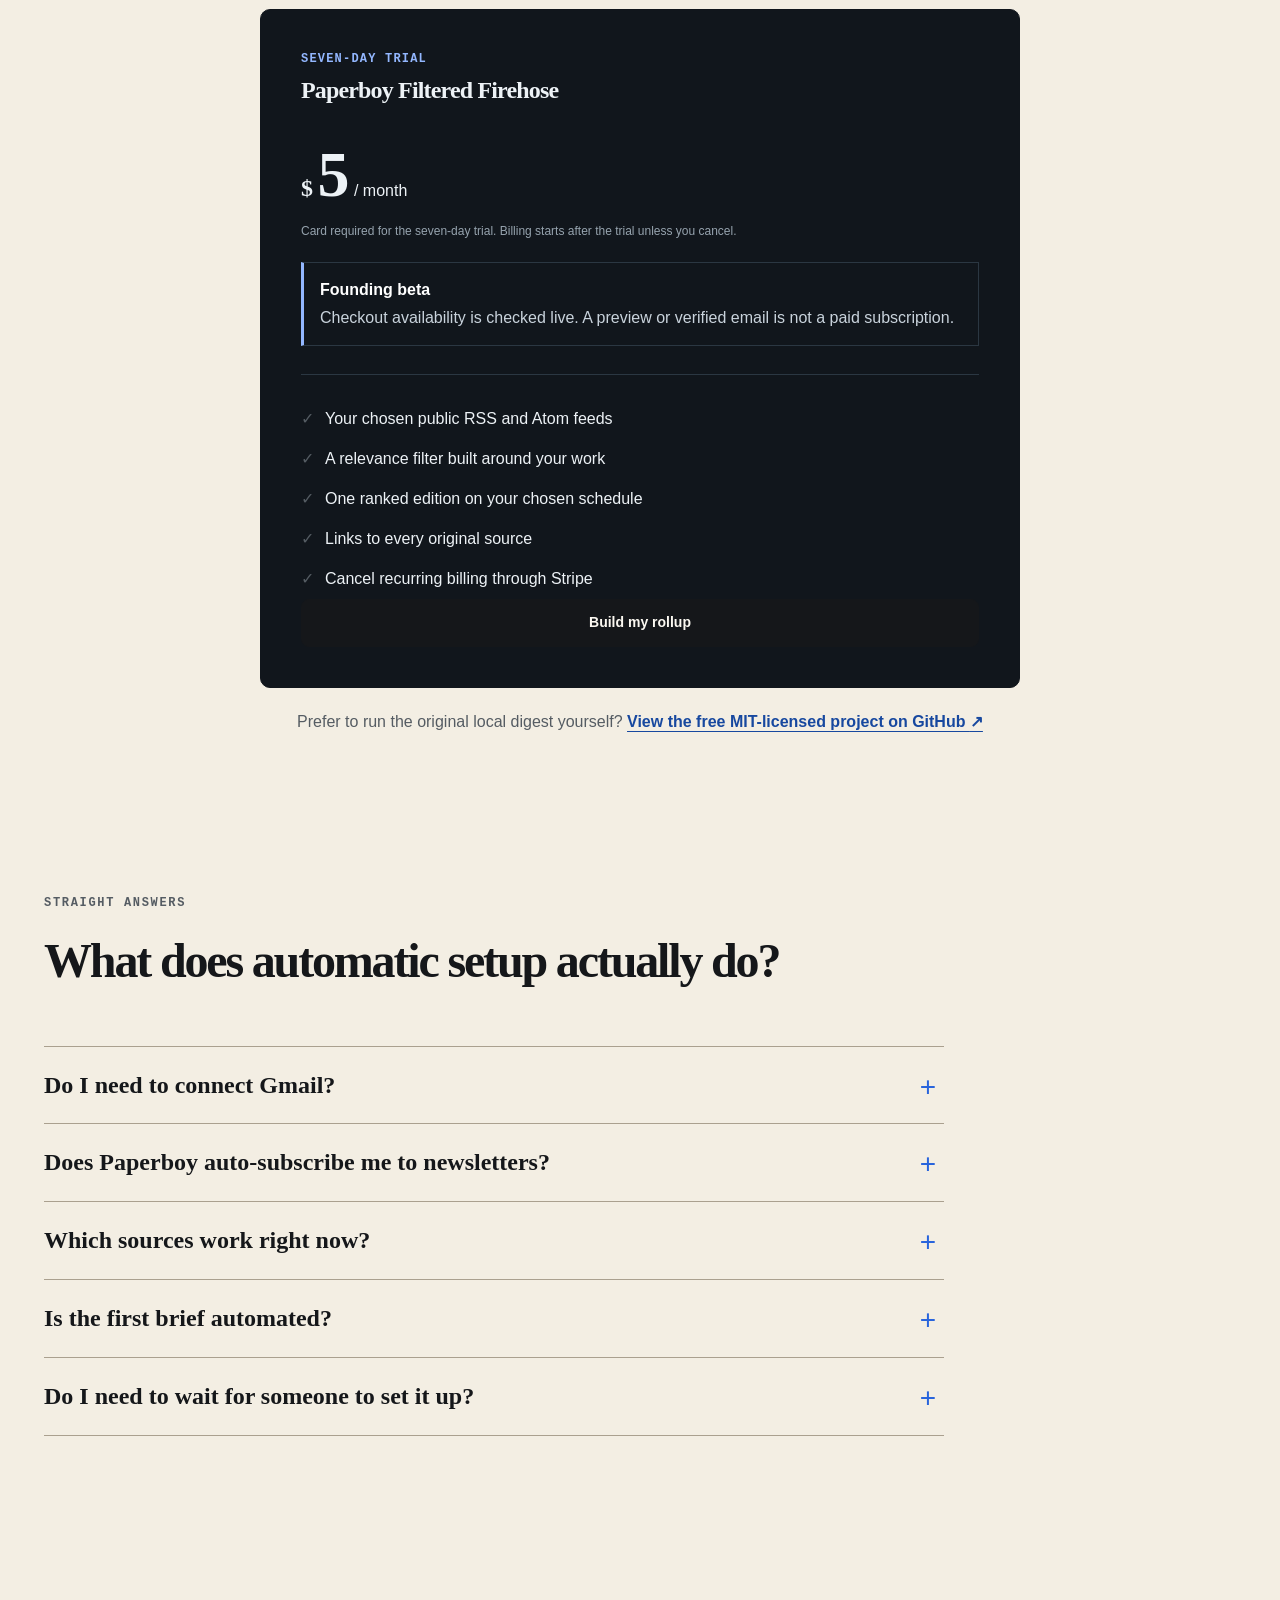
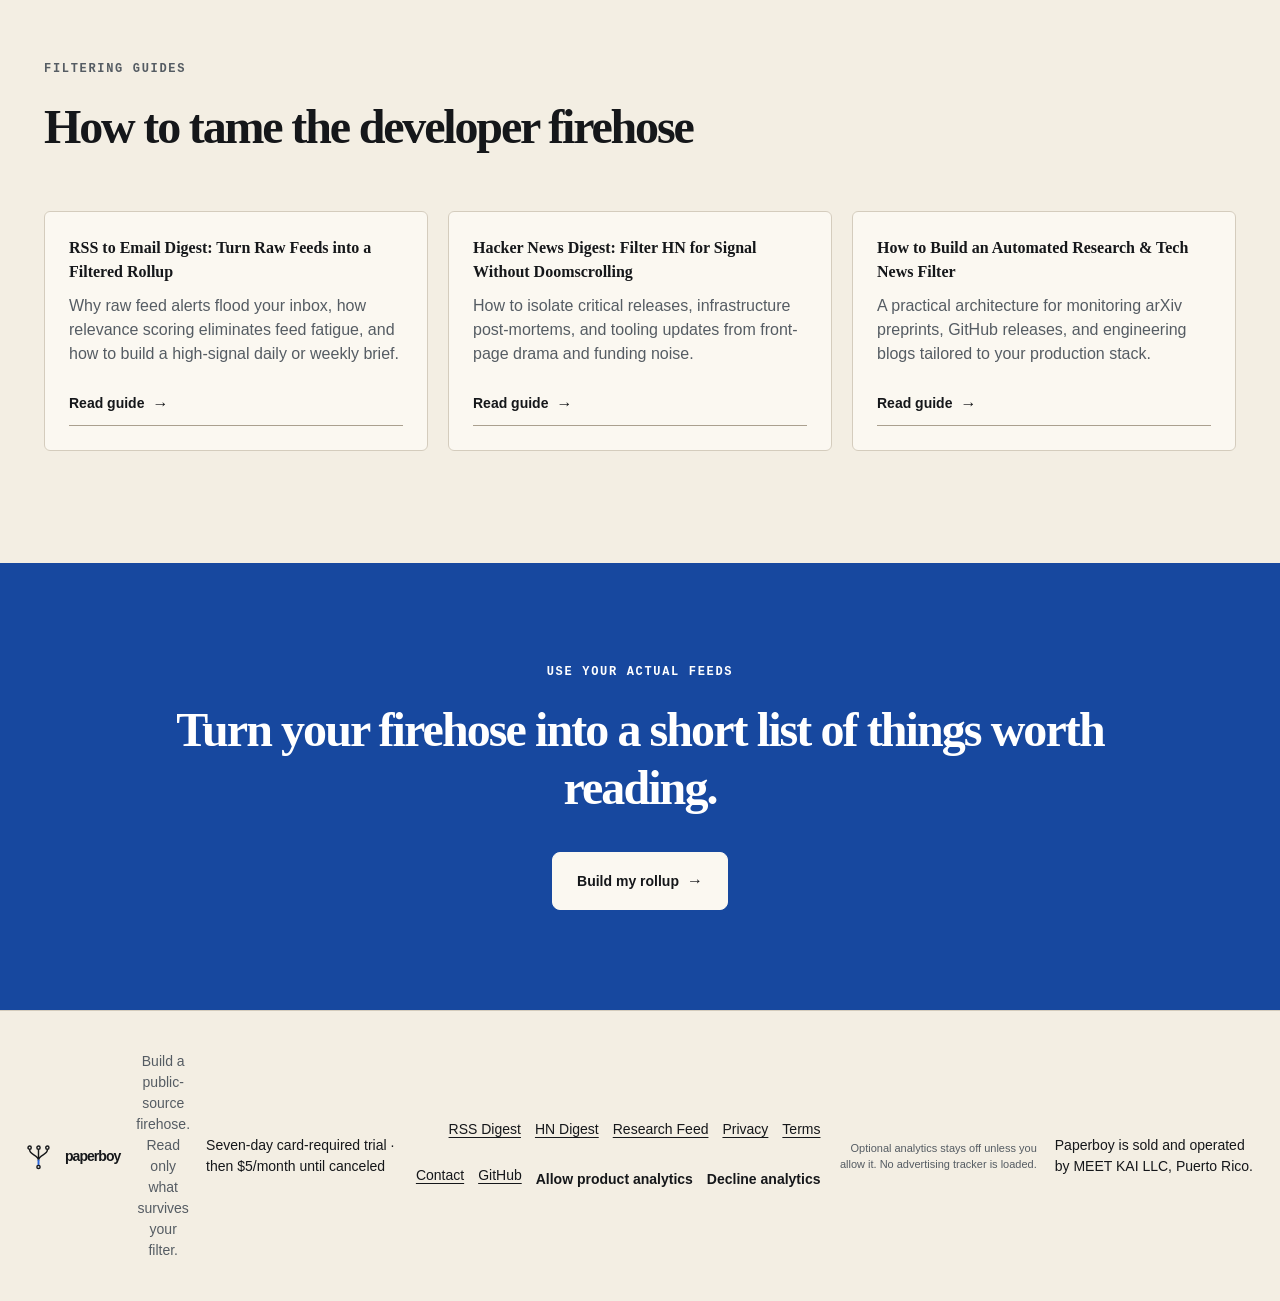
==== commit 621cf5b5: "feat: add 3 substantive guides, internal links, distinct metadata, and updated sitemap - Add 3 subst" ====
--- a/product/index.html
+++ b/product/index.html
@@ -250,6 +250,30 @@
             <summary>Do I need to wait for someone to set it up?</summary>
             <p>No. Paperboy validates and saves the filter automatically, then asks you to confirm the email address. No operator needs to approve it.</p>
           </details>
+        </div>
+      </section>
+
+      <section class="section guide-links-section" id="guides">
+        <div class="section-heading section-heading-narrow">
+          <p class="eyebrow">Filtering guides</p>
+          <h2>How to tame the developer firehose</h2>
+        </div>
+        <div class="guide-grid">
+          <article class="guide-card">
+            <h3><a href="/rss-to-email-digest/">RSS to Email Digest: Turn Raw Feeds into a Filtered Rollup</a></h3>
+            <p>Why raw feed alerts flood your inbox, how relevance scoring eliminates feed fatigue, and how to build a high-signal daily or weekly brief.</p>
+            <a class="quiet-link" href="/rss-to-email-digest/">Read guide <span aria-hidden="true">→</span></a>
+          </article>
+          <article class="guide-card">
+            <h3><a href="/hacker-news-digest/">Hacker News Digest: Filter HN for Signal Without Doomscrolling</a></h3>
+            <p>How to isolate critical releases, infrastructure post-mortems, and tooling updates from front-page drama and funding noise.</p>
+            <a class="quiet-link" href="/hacker-news-digest/">Read guide <span aria-hidden="true">→</span></a>
+          </article>
+          <article class="guide-card">
+            <h3><a href="/automated-research-feed/">How to Build an Automated Research &amp; Tech News Filter</a></h3>
+            <p>A practical architecture for monitoring arXiv preprints, GitHub releases, and engineering blogs tailored to your production stack.</p>
+            <a class="quiet-link" href="/automated-research-feed/">Read guide <span aria-hidden="true">→</span></a>
+          </article>
         </div>
       </section>
 
@@ -726,6 +750,9 @@
     <div>
       <span>Seven-day card-required trial · then $5/month until canceled</span>
       <nav class="footer-links" aria-label="Legal and privacy">
+        <a href="/rss-to-email-digest/">RSS Digest</a>
+        <a href="/hacker-news-digest/">HN Digest</a>
+        <a href="/automated-research-feed/">Research Feed</a>
         <a href="/privacy/">Privacy</a>
         <a href="/terms/">Terms</a>
         <a href="mailto:paperboy@kaibuilds.com">Contact</a>
--- a/product/styles.css
+++ b/product/styles.css
@@ -3620,3 +3620,121 @@
     padding-top: 48px;
   }
 }
+
+/* Guide and article content enhancements */
+.legal-shell section p + p {
+  margin-top: 16px;
+}
+
+.legal-shell section ul,
+.legal-shell section ol {
+  max-width: 68ch;
+  margin: 16px 0;
+  padding-left: 24px;
+  color: var(--ink-soft);
+}
+
+.legal-shell section li {
+  margin-bottom: 8px;
+  line-height: 1.6;
+}
+
+.legal-shell section h3 {
+  margin: 24px 0 8px;
+  font-family: var(--display);
+  font-size: 22px;
+  font-weight: 600;
+  color: var(--ink);
+  letter-spacing: -.02em;
+}
+
+.article-callout {
+  max-width: 68ch;
+  margin: 24px 0;
+  padding: 18px 22px;
+  background: var(--paper-raised);
+  border: 1px solid var(--rule);
+  border-left: 3px solid var(--signal);
+  border-radius: 4px;
+}
+
+.article-callout strong {
+  display: block;
+  margin-bottom: 6px;
+  color: var(--ink);
+  font-size: 14px;
+  text-transform: uppercase;
+  letter-spacing: .05em;
+}
+
+.article-callout p {
+  margin: 0 !important;
+  color: var(--ink) !important;
+  font-size: 15px;
+  line-height: 1.5;
+}
+
+.article-cta-box {
+  max-width: 68ch;
+  margin: 36px 0 16px;
+  padding: 24px 28px;
+  background: var(--paper-raised);
+  border: 1px solid var(--rule-strong);
+  border-radius: 6px;
+  text-align: left;
+}
+
+.article-cta-box h3 {
+  margin: 0 0 10px;
+  font-family: var(--display);
+  font-size: 24px;
+  font-weight: 550;
+}
+
+.article-cta-box p {
+  margin: 0 0 18px !important;
+  color: var(--ink-soft);
+  font-size: 15px;
+}
+
+.guide-grid {
+  display: grid;
+  grid-template-columns: repeat(auto-fit, minmax(280px, 1fr));
+  gap: 20px;
+  margin: 24px 0 0;
+}
+
+.guide-card {
+  padding: 24px;
+  background: var(--paper-raised);
+  border: 1px solid var(--rule);
+  border-radius: 6px;
+  display: flex;
+  flex-direction: column;
+  justify-content: space-between;
+}
+
+.guide-card h3 {
+  margin: 0 0 10px;
+  font-family: var(--display);
+  font-size: 20px;
+  line-height: 1.25;
+}
+
+.guide-card h3 a {
+  color: var(--ink);
+  text-decoration: none;
+}
+
+.guide-card h3 a:hover {
+  color: var(--signal);
+  text-decoration: underline;
+}
+
+.guide-card p {
+  margin: 0 0 16px;
+  color: var(--ink-soft);
+  font-size: 14px;
+  line-height: 1.5;
+  flex-grow: 1;
+}
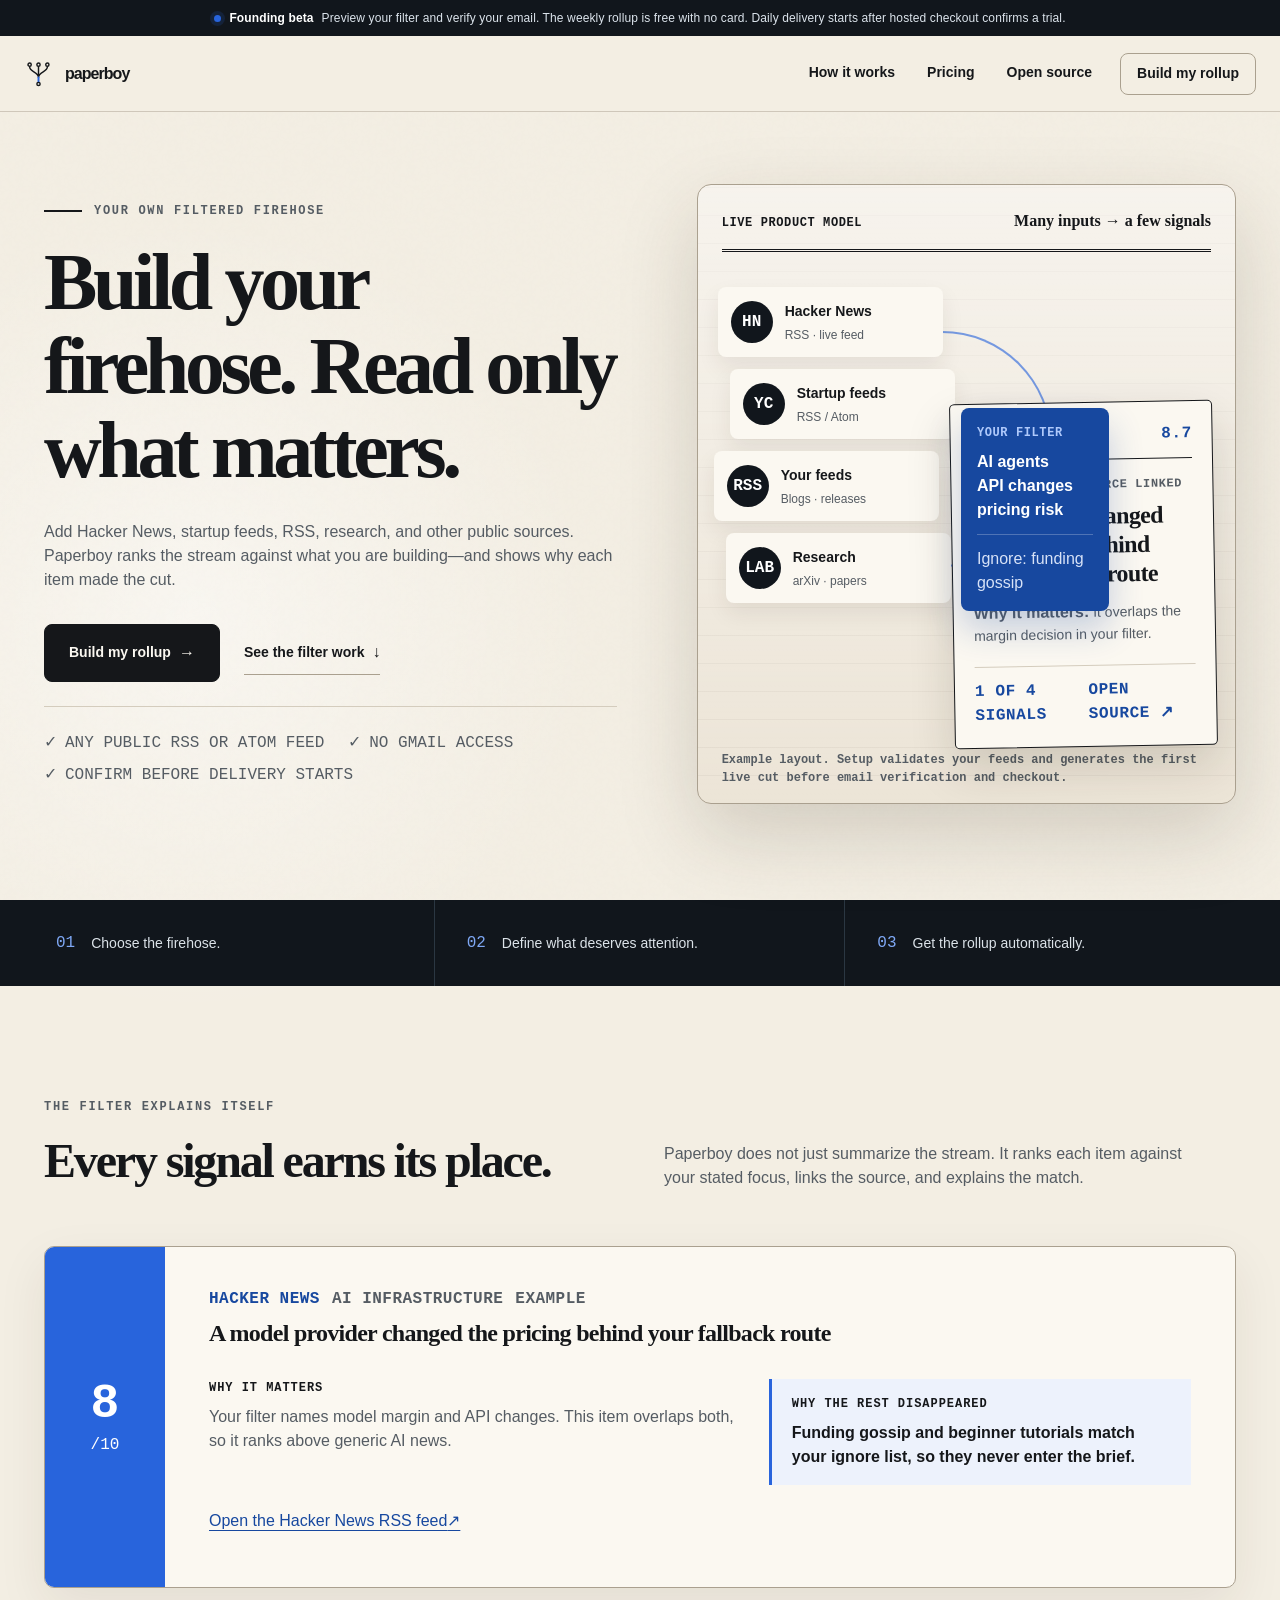
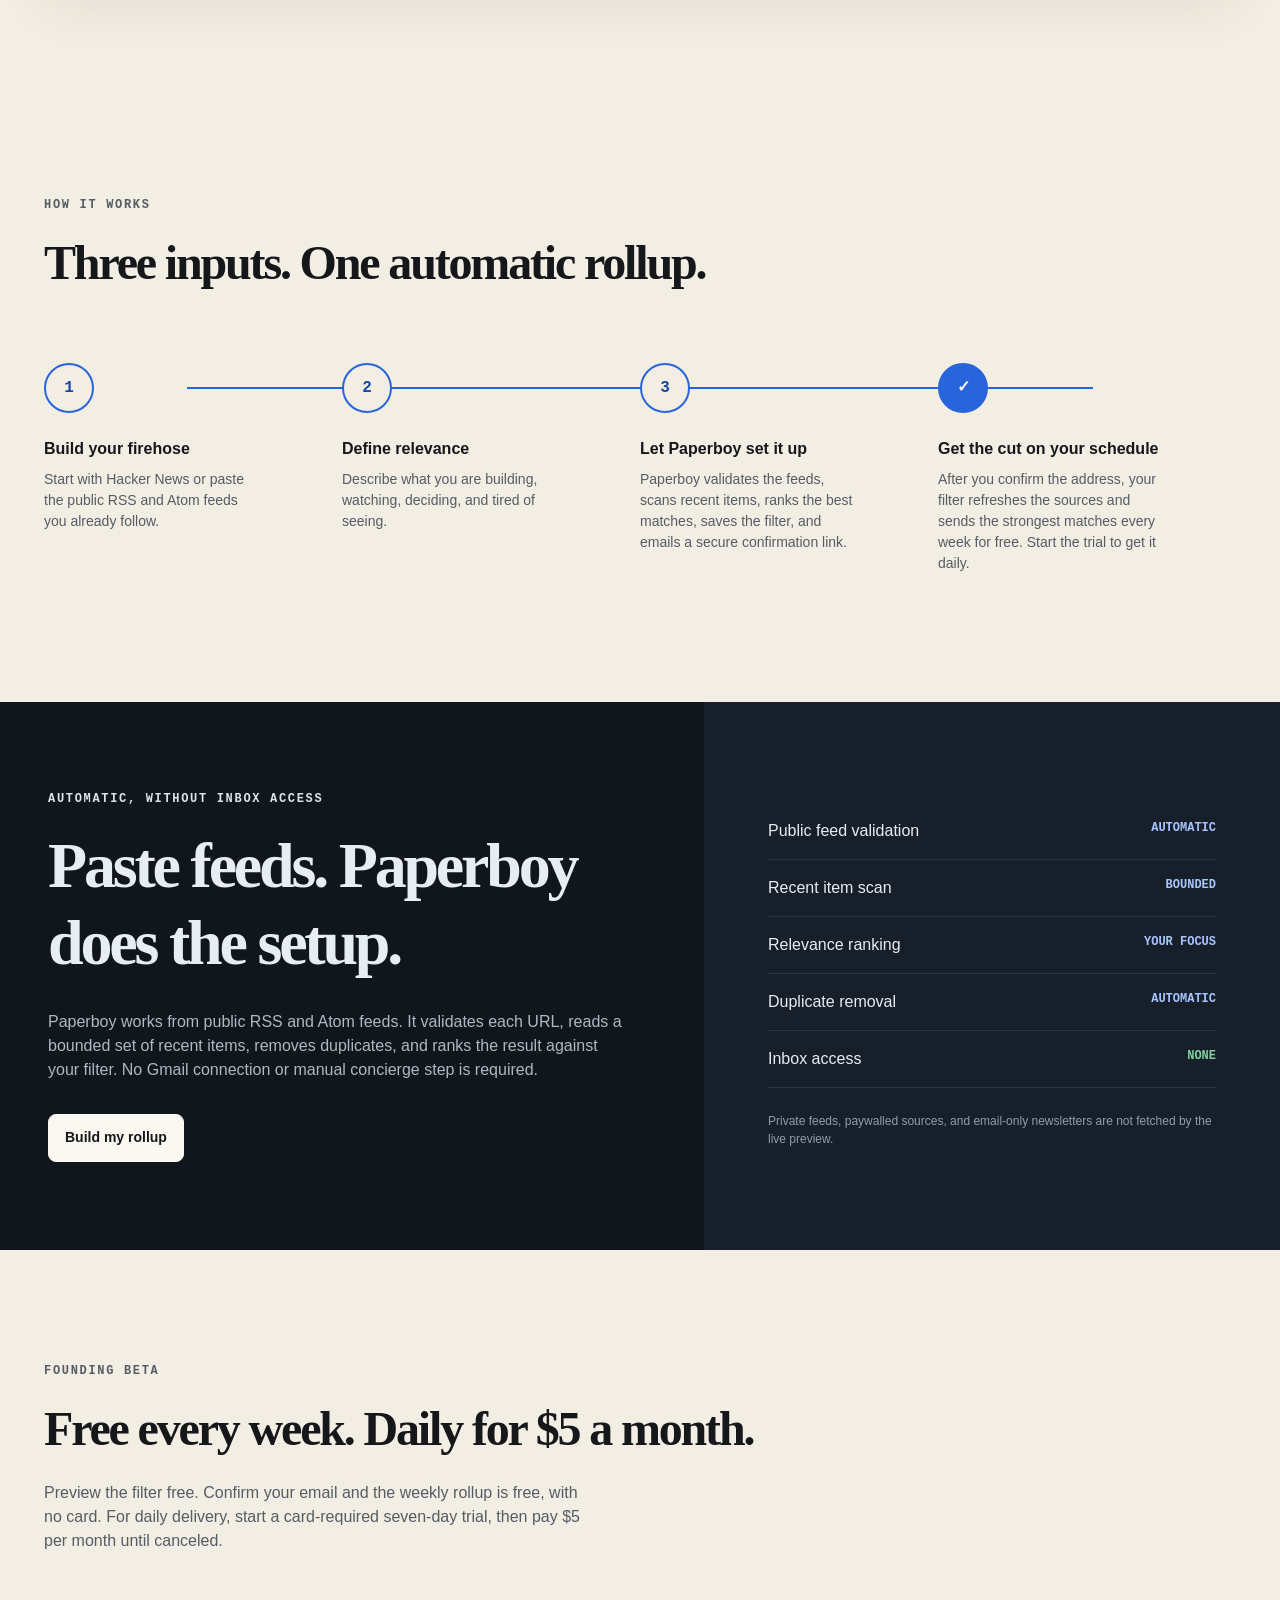
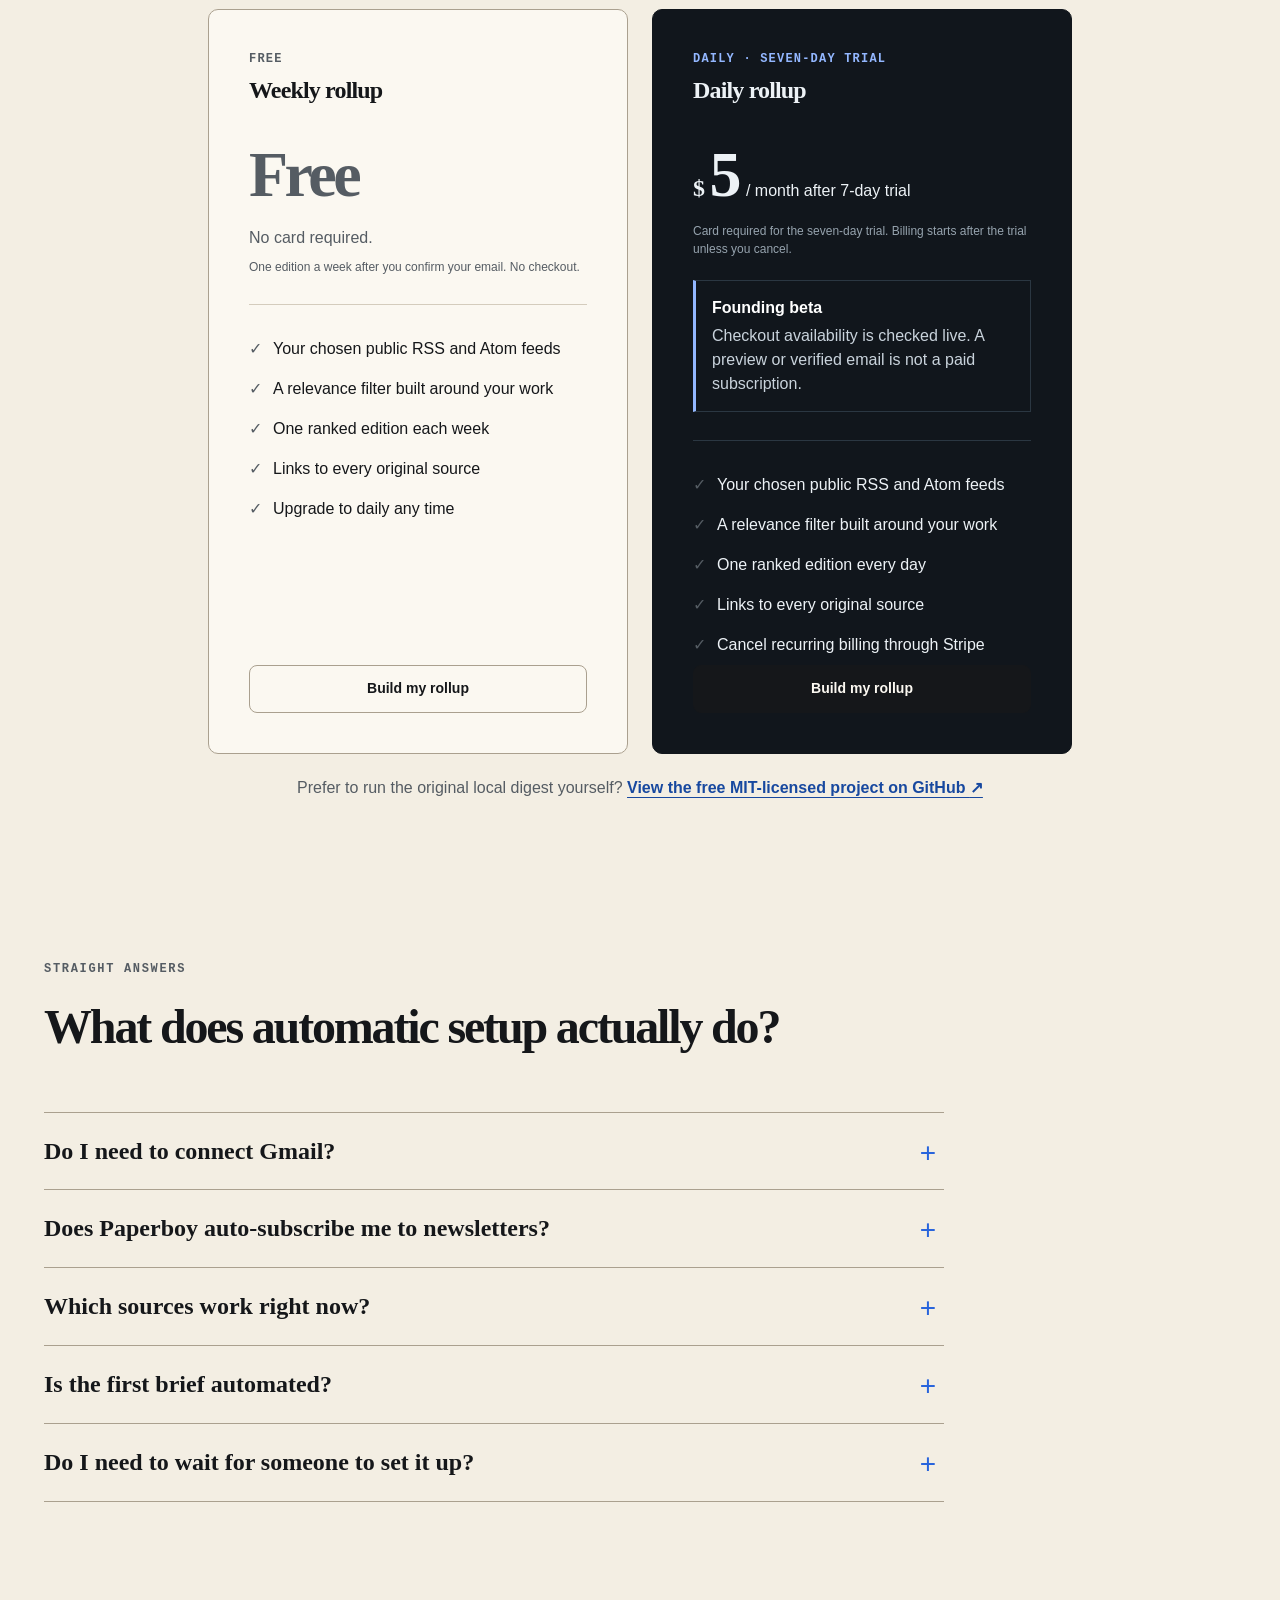
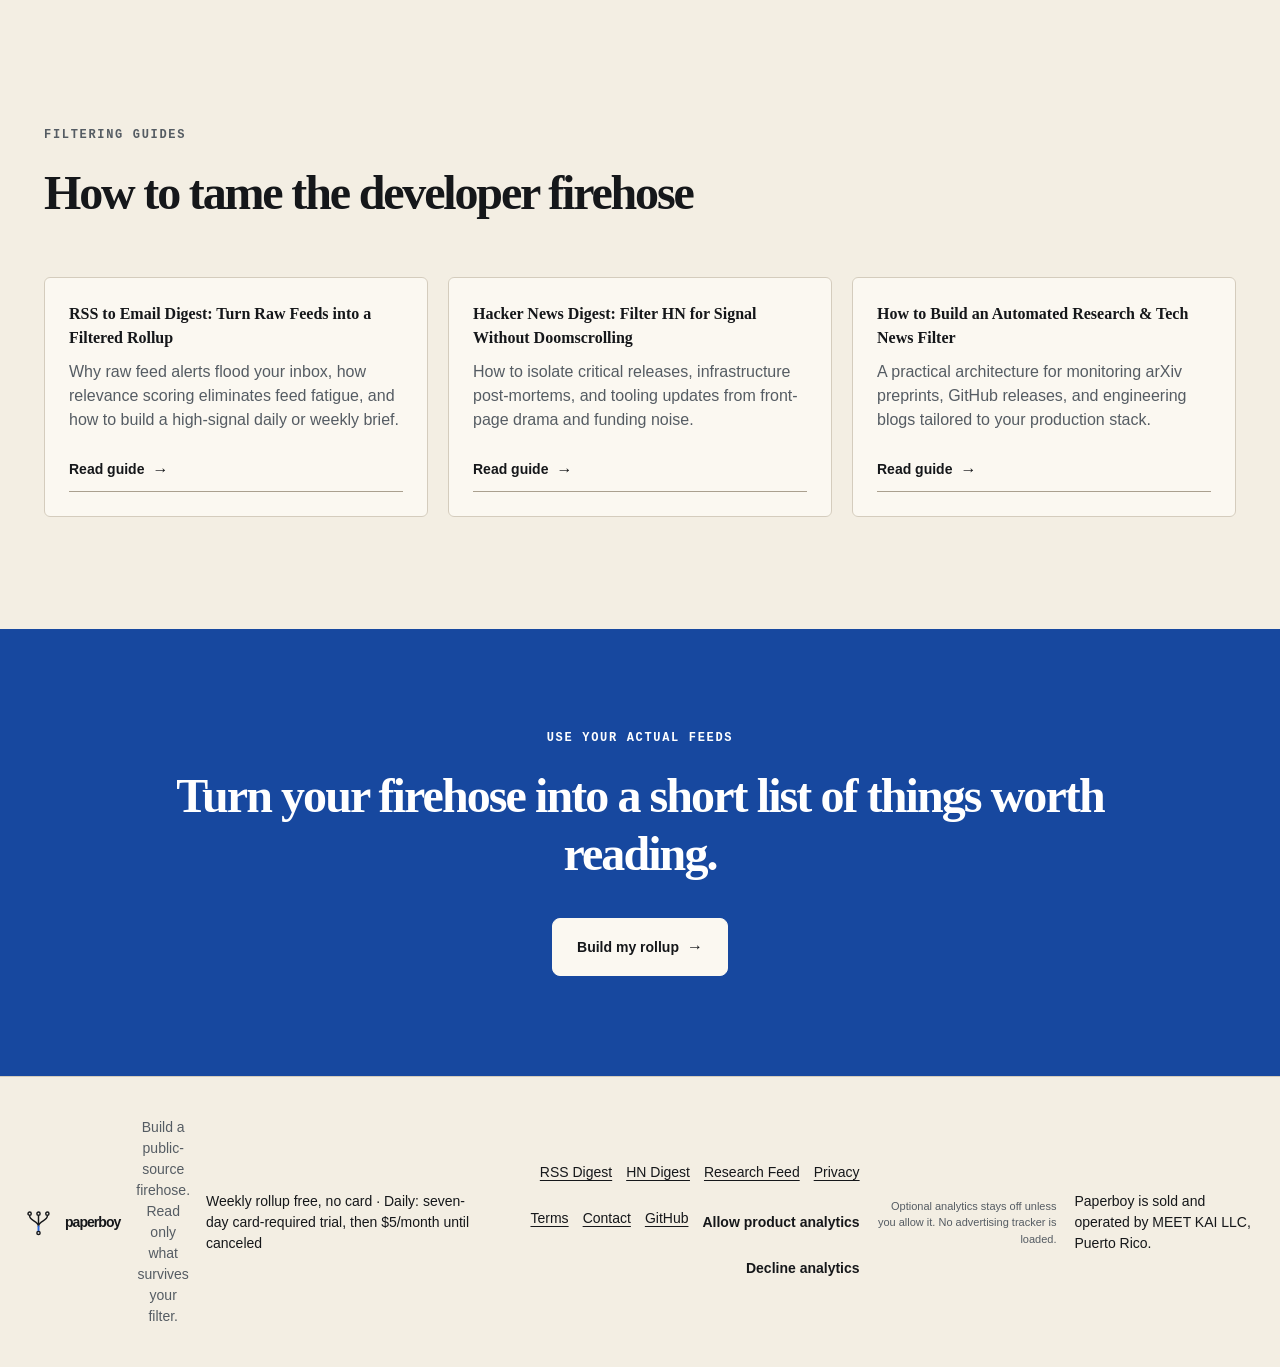
==== commit db27b2b6: "feat: free no-card weekly tier; daily stays on the paid Stripe trial A verified, active, non-suppres" ====
--- a/product/index.html
+++ b/product/index.html
@@ -24,7 +24,7 @@
   <meta property="og:image" content="https://newpaperboy.com/og.svg">
   <link rel="alternate" type="text/plain" href="/llms.txt" title="LLM summary">
   <link rel="alternate" type="text/markdown" href="/index.md" title="Markdown mirror">
-  <script type="application/ld+json">{"@context":"https://schema.org","@graph":[{"@type":"WebPage","name":"Paperboy — Your Own Filtered Firehose","description":"Build a daily or weekly rollup from Hacker News, RSS, research, and public sources. Paperboy filters the firehose around what matters to you and delivers the cut automatically.","url":"https://newpaperboy.com/"},{"@type":"FAQPage","mainEntity":[{"@type":"Question","name":"Do I need to connect Gmail?","acceptedAnswer":{"@type":"Answer","text":"No. Paste public RSS or Atom feed URLs. Paperboy reads only those URLs."}},{"@type":"Question","name":"Does Paperboy auto-subscribe me to newsletters?","acceptedAnswer":{"@type":"Answer","text":"No. Many newsletters require email confirmation or expose no public feed. Use a public newsletter archive/feed when available; email-only ingestion is not part of the live preview."}},{"@type":"Question","name":"Which sources work right now?","acceptedAnswer":{"@type":"Answer","text":"Public RSS and Atom feeds, including Hacker News and many blogs, release feeds, and research feeds."}},{"@type":"Question","name":"Is the first brief automated?","acceptedAnswer":{"@type":"Answer","text":"Yes. Paperboy validates the feeds, scans recent items, removes duplicates, and ranks them against your filter. Delivery starts only after email confirmation and hosted trial checkout."}},{"@type":"Question","name":"Do I need to wait for someone to set it up?","acceptedAnswer":{"@type":"Answer","text":"No. Paperboy validates and saves the filter automatically, then asks you to confirm the email address. No operator needs to approve it."}}]}]}</script>
+  <script type="application/ld+json">{"@context":"https://schema.org","@graph":[{"@type":"WebPage","name":"Paperboy — Your Own Filtered Firehose","description":"Build a daily or weekly rollup from Hacker News, RSS, research, and public sources. Paperboy filters the firehose around what matters to you and delivers the cut automatically.","url":"https://newpaperboy.com/"},{"@type":"FAQPage","mainEntity":[{"@type":"Question","name":"Do I need to connect Gmail?","acceptedAnswer":{"@type":"Answer","text":"No. Paste public RSS or Atom feed URLs. Paperboy reads only those URLs."}},{"@type":"Question","name":"Does Paperboy auto-subscribe me to newsletters?","acceptedAnswer":{"@type":"Answer","text":"No. Many newsletters require email confirmation or expose no public feed. Use a public newsletter archive/feed when available; email-only ingestion is not part of the live preview."}},{"@type":"Question","name":"Which sources work right now?","acceptedAnswer":{"@type":"Answer","text":"Public RSS and Atom feeds, including Hacker News and many blogs, release feeds, and research feeds."}},{"@type":"Question","name":"Is the first brief automated?","acceptedAnswer":{"@type":"Answer","text":"Yes. Paperboy validates the feeds, scans recent items, removes duplicates, and ranks them against your filter. Weekly delivery starts after email confirmation, free with no card. Daily delivery also needs the hosted trial checkout."}},{"@type":"Question","name":"Do I need to wait for someone to set it up?","acceptedAnswer":{"@type":"Answer","text":"No. Paperboy validates and saves the filter automatically, then asks you to confirm the email address. No operator needs to approve it."}}]}]}</script>
 </head>
 <body>
   <a class="skip-link" href="#main">Skip to content</a>
@@ -32,7 +32,7 @@
   <div class="local-banner" role="status" aria-live="polite">
     <span class="status-dot" aria-hidden="true"></span>
     <strong id="launch-status-title">Founding beta</strong>
-    <span id="launch-status-copy">Preview your filter and verify your email. Paid daily or weekly delivery starts only after hosted checkout confirms a trial.</span>
+    <span id="launch-status-copy">Preview your filter and verify your email. The weekly rollup is free with no card. Daily delivery starts after hosted checkout confirms a trial.</span>
   </div>
 
   <header class="site-header" id="site-header">
@@ -171,7 +171,7 @@
           <li>
             <span class="route-number route-number-final">✓</span>
             <h3>Get the cut on your schedule</h3>
-            <p>After you confirm the address and start the trial, your active filter refreshes the sources and sends the strongest matches daily or weekly.</p>
+            <p>After you confirm the address, your filter refreshes the sources and sends the strongest matches every week for free. Start the trial to get it daily.</p>
           </li>
         </ol>
       </section>
@@ -196,15 +196,31 @@
       <section class="section pricing-section" id="pricing">
         <div class="section-heading section-heading-narrow">
           <p class="eyebrow">Founding beta</p>
-          <h2>Try your filtered firehose for seven days.</h2>
-          <p>Preview the filter free. After email verification, start a card-required seven-day trial to activate daily or weekly delivery. Then pay $5 per month until canceled.</p>
+          <h2>Free every week. Daily for $5 a month.</h2>
+          <p>Preview the filter free. Confirm your email and the weekly rollup is free, with no card. For daily delivery, start a card-required seven-day trial, then pay $5 per month until canceled.</p>
         </div>
         <div class="pricing-grid">
+          <article class="price-card price-card-oss">
+            <div>
+              <p class="price-label">Free</p>
+              <h3>Weekly rollup</h3>
+              <p class="price price-free">Free <small>No card required.</small></p>
+              <p class="hypothesis">One edition a week after you confirm your email. No checkout.</p>
+              <ul>
+                <li>Your chosen public RSS and Atom feeds</li>
+                <li>A relevance filter built around your work</li>
+                <li>One ranked edition each week</li>
+                <li>Links to every original source</li>
+                <li>Upgrade to daily any time</li>
+              </ul>
+            </div>
+            <button class="button button-wide button-outline" type="button" data-start>Build my rollup</button>
+          </article>
           <article class="price-card price-card-primary">
             <div>
-              <p class="price-label">Seven-day trial</p>
-              <h3>Paperboy Filtered Firehose</h3>
-              <p class="price"><span>$</span>5 <small>/ month</small></p>
+              <p class="price-label">Daily · seven-day trial</p>
+              <h3>Daily rollup</h3>
+              <p class="price"><span>$</span>5 <small>/ month after 7-day trial</small></p>
               <p class="hypothesis">Card required for the seven-day trial. Billing starts after the trial unless you cancel.</p>
               <div class="validation-offer" id="checkout-availability-note" role="status" aria-live="polite">
                 <strong>Founding beta</strong>
@@ -213,7 +229,7 @@
               <ul>
                 <li>Your chosen public RSS and Atom feeds</li>
                 <li>A relevance filter built around your work</li>
-                <li>One ranked edition on your chosen schedule</li>
+                <li>One ranked edition every day</li>
                 <li>Links to every original source</li>
                 <li>Cancel recurring billing through Stripe</li>
               </ul>
@@ -244,7 +260,7 @@
           </details>
           <details>
             <summary>Is the first brief automated?</summary>
-            <p>Yes. Paperboy validates the feeds, scans recent items, removes duplicates, and ranks them against your filter. Delivery starts only after email confirmation and hosted trial checkout.</p>
+            <p>Yes. Paperboy validates the feeds, scans recent items, removes duplicates, and ranks them against your filter. Weekly delivery starts after email confirmation, free with no card. Daily delivery also needs the hosted trial checkout.</p>
           </details>
           <details>
             <summary>Do I need to wait for someone to set it up?</summary>
@@ -293,7 +309,7 @@
           <p>Choose Hacker News or paste public RSS and Atom feeds. Tell Paperboy what matters once; it validates the filter and emails you a secure activation link.</p>
           <div class="guardrail">
             <strong>No human setup</strong>
-            <span>Paperboy validates and saves your public feeds automatically. Confirm your email, then start the hosted trial checkout to turn on delivery. It does not connect to an inbox.</span>
+            <span>Paperboy validates and saves your public feeds automatically. Confirm your email to start the free weekly rollup; daily delivery also needs the hosted trial checkout. It does not connect to an inbox.</span>
           </div>
           <form data-primary-conversion="true" id="magic-link-form" novalidate>
             <div class="field">
@@ -329,7 +345,7 @@
                 <option value="daily">Daily</option>
                 <option value="weekly">Weekly</option>
               </select>
-              <span class="field-help" id="cadence-help">Delivered at 8:00 AM in your time zone.</span>
+              <span class="field-help" id="cadence-help">Delivered at 8:00 AM in your time zone. Weekly is free; daily is $5/month after a 7-day trial.</span>
             </div>
             <div class="field" id="weekly-day-field" hidden>
               <label for="intake-weekly-day">Weekly delivery day</label>
@@ -358,14 +374,14 @@
           <div class="confirmation-panel" id="confirmation-panel" hidden>
             <p class="eyebrow">Confirm your email</p>
             <h2>Verify your email to continue.</h2>
-            <p>This link verifies the address. Delivery starts only after Stripe confirms the trial is active.</p>
+            <p>This link verifies the address. A weekly rollup starts right away, free. Daily delivery starts after Stripe confirms the trial is active.</p>
             <span class="form-error" id="confirmation-error" role="alert"></span>
             <button class="button button-wide" id="confirm-subscription" type="button">Confirm my email</button>
           </div>
           <div class="magic-success" id="magic-success" hidden>
             <div class="success-mark" aria-hidden="true">✓</div>
             <h2 id="subscription-success-title">Check your email.</h2>
-            <p id="subscription-success-copy">Paperboy saved your filter and sent a confirmation link. Nothing will be delivered until you confirm the address and finish checkout.</p>
+            <p id="subscription-success-copy">Paperboy saved your filter and sent a confirmation link. Nothing will be delivered until you confirm the address.</p>
             <div class="subscription-ledger" aria-label="Subscription status">
               <div><span>Status</span><strong id="subscription-status">Awaiting confirmation</strong></div>
               <div><span>Delivery</span><strong id="subscription-delivery">Not started</strong></div>
@@ -601,9 +617,9 @@
           </div>
           <aside class="order-summary">
             <p class="price-label">Plan summary</p>
-            <h2>Paperboy Rollup</h2>
+            <h2>Paperboy Daily Rollup</h2>
             <p class="price"><span>$</span>5 <small>/ month</small></p>
-            <p class="hypothesis">The price is $5/month after a card-required seven-day trial. The live flow repeats these terms before checkout.</p>
+            <p class="hypothesis">Daily delivery is $5/month after a card-required seven-day trial. The weekly rollup is free with no card. The live flow repeats these terms before checkout.</p>
             <dl>
               <div><dt>Repositories</dt><dd id="checkout-repo-count">0 selected</dd></div>
               <div><dt>Delivery</dt><dd id="checkout-delivery">Not set</dd></div>
@@ -748,7 +764,7 @@
     </div>
     <p>Build a public-source firehose. Read only what survives your filter.</p>
     <div>
-      <span>Seven-day card-required trial · then $5/month until canceled</span>
+      <span>Weekly rollup free, no card · Daily: seven-day card-required trial, then $5/month until canceled</span>
       <nav class="footer-links" aria-label="Legal and privacy">
         <a href="/rss-to-email-digest/">RSS Digest</a>
         <a href="/hacker-news-digest/">HN Digest</a>
--- a/product/styles.css
+++ b/product/styles.css
@@ -865,7 +865,7 @@
   display: grid;
   align-items: stretch;
   gap: 22px;
-  grid-template-columns: minmax(0, 760px);
+  grid-template-columns: repeat(2, minmax(0, 420px));
   justify-content: center;
 }
 
